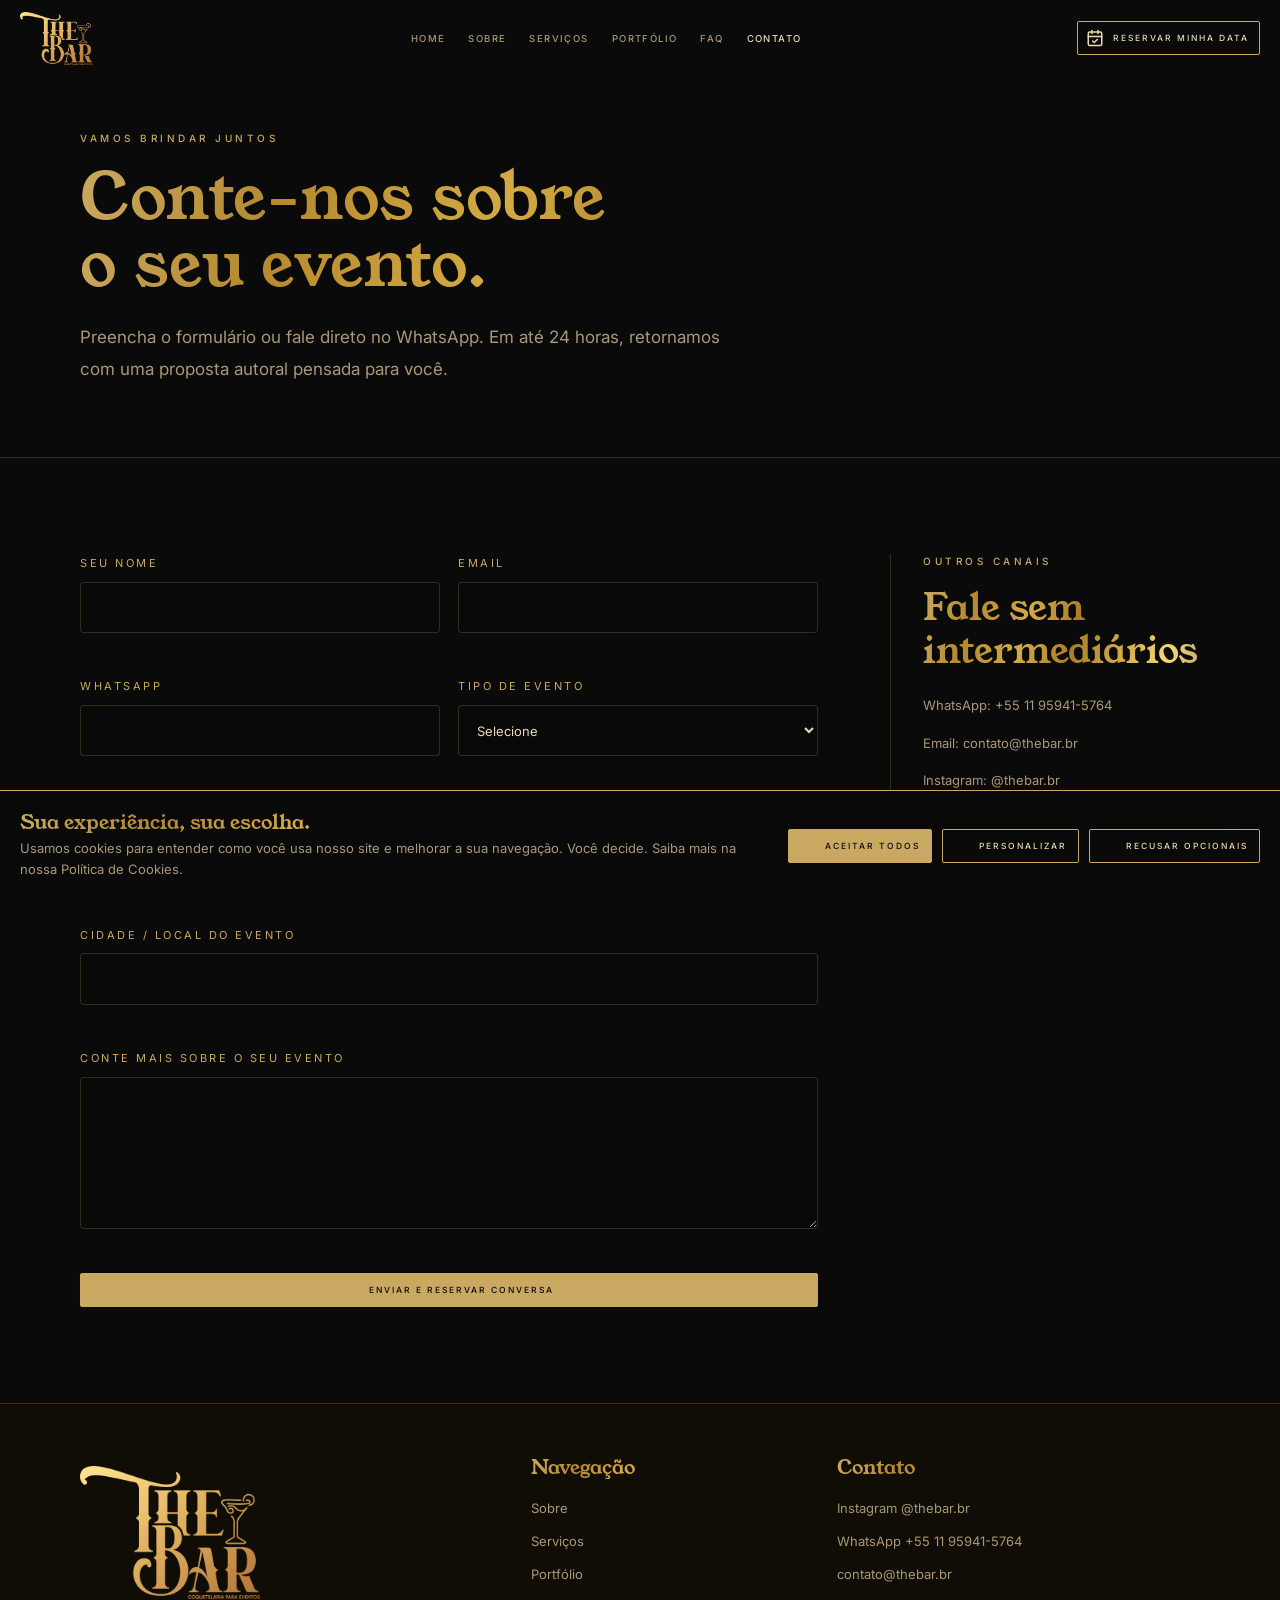
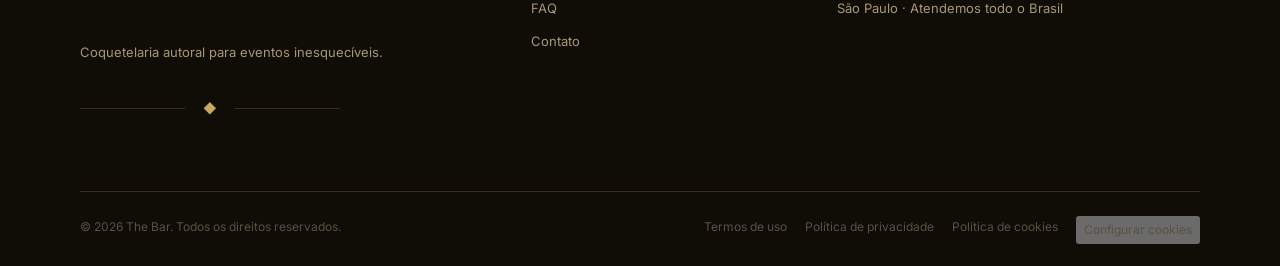
==== contato/index.html @ 15b1c22c "Initial site upload" ====
﻿<!doctype html>
<html lang="pt-BR">
  <head>
    <meta charset="utf-8">
    <meta name="viewport" content="width=device-width, initial-scale=1">
    <title>Contato — Reserve sua data | The Bar</title>
    <meta name="description" content="Conte sobre o seu evento. Em at&#233; 24h, retornamos com uma proposta personalizada.">
    <meta name="keywords" content="contato The Bar, or&#231;amento bartender, reservar bartender">
    <meta name="theme-color" content="#0A0A0A">
    <link rel="canonical" href="https://thebar.br/contato/">
    <meta property="og:type" content="website">
    <meta property="og:locale" content="pt_BR">
    <meta property="og:url" content="https://thebar.br/contato/">
    <meta property="og:title" content="Contato — Reserve sua data | The Bar">
    <meta property="og:description" content="Conte sobre o seu evento. Em at&#233; 24h, retornamos com uma proposta personalizada.">
    <meta property="og:image" content="https://images.unsplash.com/photo-1514362545857-3bc16c4c7d1b?auto=format&fit=crop&w=1200&h=630&q=82">
    <link rel="preconnect" href="https://fonts.googleapis.com">
    <link rel="preconnect" href="https://fonts.gstatic.com" crossorigin>
    <link href="https://fonts.googleapis.com/css2?family=Inter:wght@400;500&family=Playfair+Display:ital,wght@0,400;0,500;1,400&family=Young+Serif&display=swap" rel="stylesheet">
    <link rel="preconnect" href="https://cdn.lordicon.com">
    <link rel="preconnect" href="https://media.lordicon.com">
    <link rel="icon" href="../assets/img/favicon.svg" type="image/svg+xml">
    <link rel="stylesheet" href="../assets/css/styles.css">
    <script>document.documentElement.classList.add("js", "is-loading");</script>
    <script src="https://cdn.lordicon.com/lordicon.js" defer></script>
    <script type="application/ld+json">
      {
        "@context": "https://schema.org",
        "@type": "LocalBusiness",
        "name": "The Bar",
        "description": "Conte sobre o seu evento. Em até 24h, retornamos com uma proposta personalizada.",
        "url": "https://thebar.br",
        "email": "contato@thebar.br",
        "telephone": "+55 11 95941-5764",
        "address": {
          "@type": "PostalAddress",
          "addressLocality": "São Paulo",
          "addressRegion": "SP",
          "addressCountry": "BR"
        },
        "areaServed": "Brasil",
        "sameAs": ["https://www.instagram.com/thebar.br"],
        "priceRange": "$$$$"
      }
    </script>
  </head>
  <body data-page="/contato">
    <a class="skip-link" href="#conteudo">Pular para o conteúdo</a>
    <div class="site-loader" role="status" aria-label="Carregando The Bar">
      <video class="loader-video" autoplay muted loop playsinline preload="auto" poster="https://images.unsplash.com/photo-1514362545857-3bc16c4c7d1b?auto=format&fit=crop&w=1600&q=80">
        <source src="../assets/video/home-bg.webm" type="video/webm">
      </video>
      <div class="loader-scrim" aria-hidden="true"></div>
      <img class="loader-logo" src="../assets/img/logo.webp" alt="" width="3712" height="2732" decoding="async">
    </div>
    <header class="site-header" aria-label="Cabeçalho">
      <div class="nav">
        <a class="brand" href="../" aria-label="The Bar, página inicial">
          <img class="brand-logo" src="../assets/img/logo.webp" alt="The Bar" width="3712" height="2732" decoding="async">
        </a>

        <nav class="desktop-menu" aria-label="Navegação principal">
          <a href="../" data-nav="/">Home</a>
          <a href="../sobre/" data-nav="/sobre">Sobre</a>
          <a href="../servicos/" data-nav="/servicos">Serviços</a>
          <a href="../portfolio/" data-nav="/portfolio">Portfólio</a>
          <a href="../faq/" data-nav="/faq">FAQ</a>
          <a href="../contato/" data-nav="/contato">Contato</a>
        </nav>

        <a class="btn nav-cta" href="../contato/"><svg class="btn-icon reserve-date-icon" viewBox="0 0 24 24" fill="none" stroke="currentColor" stroke-width="2" stroke-linecap="round" stroke-linejoin="round" aria-hidden="true"><rect x="3" y="4" width="18" height="18" rx="2"/><path d="M16 2v4M8 2v4M3 10h18"/><path d="m9 16 2 2 4-4"/></svg>Reservar minha data</a>
        <button class="menu-toggle" type="button" aria-label="Abrir menu" aria-controls="mobile-menu" aria-expanded="false"><span></span></button>
      </div>
    </header>

    <div class="mobile-overlay" id="mobile-menu" aria-hidden="true">
      <nav aria-label="Menu mobile">
        <a href="../">Home</a>
        <a href="../sobre/">Sobre</a>
        <a href="../servicos/">Serviços</a>
        <a href="../portfolio/">Portfólio</a>
        <a href="../faq/">FAQ</a>
        <a href="../contato/">Contato</a>
        <a class="btn filled" href="../contato/"><svg class="btn-icon reserve-date-icon" viewBox="0 0 24 24" fill="none" stroke="currentColor" stroke-width="2" stroke-linecap="round" stroke-linejoin="round" aria-hidden="true"><rect x="3" y="4" width="18" height="18" rx="2"/><path d="M16 2v4M8 2v4M3 10h18"/><path d="m9 16 2 2 4-4"/></svg>Reservar minha data</a>
      </nav>
    </div>
    <main id="conteudo">
<section class="page-hero">
          <div class="container" data-reveal>
            <p class="eyebrow">Vamos brindar juntos</p>
            <h1>Conte-nos sobre<br>o seu evento.</h1>
            <p class="lead">Preencha o formulário ou fale direto no WhatsApp. Em até 24 horas, retornamos com uma proposta autoral pensada para você.</p>
          </div>
        </section>
        <section class="section">
          <div class="container form-grid">
            <div>
              <form id="contact-form" novalidate data-reveal>
                <div class="honeypot" aria-hidden="true">
                  <label for="empresa">Empresa</label>
                  <input id="empresa" name="empresa" tabindex="-1" autocomplete="off">
                </div>
                <div class="field">
                  <label for="nome">Seu nome</label>
                  <input id="nome" name="nome" type="text" autocomplete="name" required>
                  <span class="error" data-error-for="nome"></span>
                </div>
                <div class="field">
                  <label for="email">Email</label>
                  <input id="email" name="email" type="email" autocomplete="email" required>
                  <span class="error" data-error-for="email"></span>
                </div>
                <div class="field">
                  <label for="whatsapp">WhatsApp</label>
                  <input id="whatsapp" name="whatsapp" type="tel" autocomplete="tel" required>
                  <span class="error" data-error-for="whatsapp"></span>
                </div>
                <div class="field">
                  <label for="tipo_evento">Tipo de evento</label>
                  <select id="tipo_evento" name="tipo_evento" required>
                    <option value="">Selecione</option>
                    <option>Casamento</option>
                    <option>Evento corporativo</option>
                    <option>Festa exclusiva / aniversário</option>
                    <option>Outro</option>
                  </select>
                  <span class="error" data-error-for="tipo_evento"></span>
                </div>
                <div class="field">
                  <label for="data_evento">Data prevista</label>
                  <input id="data_evento" name="data_evento" type="date">
                  <span class="error" data-error-for="data_evento"></span>
                </div>
                <div class="field">
                  <label for="convidados">Número estimado de convidados</label>
                  <input id="convidados" name="convidados" type="number" min="1" inputmode="numeric">
                  <span class="error" data-error-for="convidados"></span>
                </div>
                <div class="field full">
                  <label for="local">Cidade / local do evento</label>
                  <input id="local" name="local" type="text">
                  <span class="error" data-error-for="local"></span>
                </div>
                <div class="field full">
                  <label for="mensagem">Conte mais sobre o seu evento</label>
                  <textarea id="mensagem" name="mensagem"></textarea>
                  <span class="error" data-error-for="mensagem"></span>
                </div>
                <div class="field full">
                  <button class="btn filled" type="submit"><lord-icon class="btn-icon" src="https://cdn.lordicon.com/aycieyht.json" data-icon-loop="4000" stroke="light" colors="primary:#0a0a0a,secondary:#756951" aria-hidden="true"></lord-icon>Enviar e reservar conversa</button>
                </div>
              </form>
              <div class="success-state" id="success-state" aria-live="polite">
                <h2>Recebemos.</h2>
                <div class="ornament" aria-hidden="true">◆</div>
                <p>Em até 24h, você recebe nossa resposta.</p>
              </div>
            </div>
            <aside class="side-info" data-reveal>
              <p class="eyebrow">Outros canais</p>
              <h2>Fale sem intermediários.</h2>
              <ul>
                <li>WhatsApp: +55 11 95941-5764</li>
                <li>Email: contato@thebar.br</li>
                <li>Instagram: @thebar.br</li>
                <li>São Paulo · Atendemos todo o Brasil</li>
              </ul>
            </aside>
          </div>
        </section>
    </main>
    <footer class="site-footer">
      <div class="container">
        <div class="footer-grid">
          <div>
            <a class="brand" href="../" aria-label="The Bar, página inicial">
          <img class="brand-logo" src="../assets/img/logo.webp" alt="The Bar" width="3712" height="2732" decoding="async">
        </a>
            <p style="margin-top:24px">Coquetelaria autoral para eventos inesquecíveis.</p>
            <div class="ornament" aria-hidden="true" style="margin-left:0">◆</div>
          </div>
          <nav aria-label="Navegação do rodapé">
            <h2 class="footer-title">Navegação</h2>
            <ul class="footer-links">
              <li><a href="../sobre/">Sobre</a></li>
              <li><a href="../servicos/">Serviços</a></li>
              <li><a href="../portfolio/">Portfólio</a></li>
              <li><a href="../faq/">FAQ</a></li>
              <li><a href="../contato/">Contato</a></li>
            </ul>
          </nav>
          <div>
            <h2 class="footer-title">Contato</h2>
            <ul class="footer-links">
              <li><a href="https://www.instagram.com/thebar.br" target="_blank" rel="noopener">Instagram @thebar.br</a></li>
              <li><a href="https://wa.me/5511959415764?text=Ol%C3%A1%2C%20vim%20do%20site%20e%20gostaria%20de%20saber%20mais" target="_blank" rel="noopener">WhatsApp +55 11 95941-5764</a></li>
              <li><a href="mailto:contato@thebar.br">contato@thebar.br</a></li>
              <li>São Paulo · Atendemos todo o Brasil</li>
            </ul>
          </div>
        </div>
        <div class="footer-bottom">
          <span>© 2026 The Bar. Todos os direitos reservados.</span>
          <nav aria-label="Links legais">
            <a href="../termos-de-uso/">Termos de uso</a>
            <a href="../politica-de-privacidade/">Política de privacidade</a>
            <a href="../politica-de-cookies/">Política de cookies</a>
            <button type="button" data-cookie-open>Configurar cookies</button>
          </nav>
        </div>
      </div>
    </footer>
    <a class="whatsapp-float" href="https://wa.me/5511959415764?text=Ol%C3%A1%2C%20vim%20do%20site%20e%20gostaria%20de%20saber%20mais" target="_blank" rel="noopener" aria-label="Falar com a The Bar no WhatsApp">
      <svg class="float-icon" viewBox="0 0 24 24" fill="currentColor" aria-hidden="true"><path d="M17.472 14.382c-.297-.149-1.758-.867-2.03-.967-.273-.099-.471-.148-.67.15-.197.297-.767.966-.94 1.164-.173.199-.347.223-.644.075-.297-.15-1.255-.463-2.39-1.475-.883-.788-1.48-1.761-1.653-2.059-.173-.297-.018-.458.13-.606.134-.133.298-.347.446-.52.149-.174.198-.298.298-.497.099-.198.05-.371-.025-.52-.075-.149-.669-1.612-.916-2.207-.242-.579-.487-.5-.669-.51-.173-.008-.371-.01-.57-.01-.198 0-.52.074-.792.372-.272.297-1.04 1.016-1.04 2.479 0 1.462 1.065 2.875 1.213 3.074.149.198 2.096 3.2 5.077 4.487.709.306 1.262.489 1.694.625.712.227 1.36.195 1.871.118.571-.085 1.758-.719 2.006-1.413.248-.694.248-1.289.173-1.413-.074-.124-.272-.198-.57-.347m-5.421 7.403h-.004a9.87 9.87 0 0 1-5.031-1.378l-.361-.214-3.741.982.998-3.648-.235-.374a9.86 9.86 0 0 1-1.51-5.26c.001-5.45 4.436-9.884 9.888-9.884 2.64 0 5.122 1.03 6.988 2.898a9.825 9.825 0 0 1 2.893 6.994c-.003 5.45-4.437 9.884-9.885 9.884m8.413-18.297A11.815 11.815 0 0 0 12.05 0C5.495 0 .16 5.335.157 11.892c0 2.096.547 4.142 1.588 5.945L.057 24l6.305-1.654a11.882 11.882 0 0 0 5.683 1.448h.005c6.554 0 11.89-5.335 11.893-11.893a11.821 11.821 0 0 0-3.48-8.413z"/></svg>
    </a>

    <div class="cookie-banner" id="cookie-banner" role="dialog" aria-labelledby="cookie-title" aria-describedby="cookie-copy">
      <div class="cookie-inner">
        <div>
          <h2 id="cookie-title">Sua experiência, sua escolha.</h2>
          <p id="cookie-copy">Usamos cookies para entender como você usa nosso site e melhorar a sua navegação. Você decide. <a href="../politica-de-cookies/">Saiba mais na nossa Política de Cookies.</a></p>
        </div>
        <div class="cookie-actions">
          <button class="btn filled" type="button" data-cookie-accept><lord-icon class="btn-icon" src="https://cdn.lordicon.com/lewtedlh.json" data-icon-loop="4000" stroke="light" colors="primary:#0a0a0a,secondary:#756951" aria-hidden="true"></lord-icon>Aceitar todos</button>
          <button class="btn" type="button" data-cookie-custom><lord-icon class="btn-icon" src="https://cdn.lordicon.com/zvkptwvb.json" data-icon-loop="4000" stroke="light" colors="primary:#e8d9b3,secondary:#c9a961" aria-hidden="true"></lord-icon>Personalizar</button>
          <button class="btn" type="button" data-cookie-reject><lord-icon class="btn-icon" src="https://cdn.lordicon.com/fdxqrdfe.json" data-icon-loop="4000" stroke="light" colors="primary:#e8d9b3,secondary:#c9a961" aria-hidden="true"></lord-icon>Recusar opcionais</button>
        </div>
        <div class="cookie-options" id="cookie-options">
          <label class="toggle-row">Cookies essenciais <input type="checkbox" checked disabled></label>
          <label class="toggle-row">Cookies de performance <input type="checkbox" id="cookie-performance"></label>
          <label class="toggle-row">Cookies de marketing <input type="checkbox" id="cookie-marketing"></label>
          <button class="btn filled" type="button" data-cookie-save><lord-icon class="btn-icon" src="https://cdn.lordicon.com/xpgofwru.json" data-icon-loop="4000" stroke="light" colors="primary:#0a0a0a,secondary:#756951" aria-hidden="true"></lord-icon>Salvar preferências</button>
        </div>
      </div>
    </div>

    <div class="lightbox" id="lightbox" aria-hidden="true" role="dialog" aria-modal="true" aria-labelledby="lightbox-title">
      <div class="lightbox-panel">
        <button class="icon-btn lightbox-close" type="button" aria-label="Fechar portfólio">×</button>
        <img id="lightbox-img" src="" alt="">
        <div class="lightbox-copy">
          <h2 id="lightbox-title"></h2>
          <p id="lightbox-text"></p>
        </div>
      </div>
    </div>
    <script src="../assets/js/main.js" defer></script>
  </body>
</html>
---- assets/css/styles.css ----
/* The Bar - identidade visual e layout base */
:root {
        color-scheme: dark;
        --obsidian: #0a0a0a;
        --warm-black: #100c06;
        --carbon: #1a1612;
        --champagne: #e8d9b3;
        --gold: #c9a961;
        --antique: #a88e52;
        --muted: #a89876;
        --bronze: #8a7d62;
        --whisper: #5a5141;
        --line: rgba(201, 169, 97, 0.22);
        --line-strong: rgba(201, 169, 97, 0.42);
        --error: #d58f75;
        --font-serif: "Young Serif", "Playfair Display", "Bodoni Moda", Georgia, serif;
        --font-sans: "Inter", "Helvetica Neue", Arial, sans-serif;
        --container: min(1120px, calc(100vw - 40px));
        --wide: min(1360px, calc(100vw - 40px));
        --nav-height: 96px;
        --ease: cubic-bezier(0.4, 0, 0.2, 1);
      }

      * {
        box-sizing: border-box;
      }

      html {
        scroll-behavior: smooth;
        scrollbar-width: none;
        -ms-overflow-style: none;
      }

      html::-webkit-scrollbar,
      body::-webkit-scrollbar {
        width: 0;
        height: 0;
        display: none;
      }

      body {
        margin: 0;
        min-width: 320px;
        overflow-x: hidden;
        background: var(--obsidian);
        color: var(--muted);
        font-family: var(--font-sans);
        font-size: 16px;
        line-height: 1.8;
        text-rendering: optimizeLegibility;
        -webkit-font-smoothing: antialiased;
      }

      .floating-scrollbar {
        position: fixed;
        top: 14px;
        right: 7px;
        bottom: 14px;
        z-index: 260;
        width: 7px;
        opacity: 0;
        pointer-events: none;
        transition: opacity 220ms var(--ease);
      }

      .floating-scrollbar span {
        display: block;
        width: 3px;
        min-height: 34px;
        margin-left: auto;
        border-radius: 999px;
        background: linear-gradient(180deg, rgba(232, 217, 179, 0.96), rgba(201, 169, 97, 0.68));
        box-shadow: 0 0 16px rgba(201, 169, 97, 0.24);
        will-change: height, transform;
      }

      .floating-scrollbar.is-visible {
        opacity: 0.9;
      }

      .is-loading body,
      body.menu-open,
      body.lightbox-open {
        overflow: hidden;
      }

      img,
      svg {
        display: block;
      }

      img {
        max-width: 100%;
        height: auto;
      }

      a {
        color: inherit;
        text-decoration: none;
      }

      button,
      input,
      select,
      textarea {
        font: inherit;
      }

      button {
        color: inherit;
      }

      :focus-visible {
        outline: 2px solid var(--gold);
        outline-offset: 2px;
      }

      .skip-link {
        position: fixed;
        top: 12px;
        left: 12px;
        z-index: 300;
        transform: translateY(-140%);
        border: 1px solid var(--gold);
        background: var(--obsidian);
        color: var(--champagne);
        padding: 10px 14px;
      }

      .skip-link:focus {
        transform: translateY(0);
      }

      .site-loader {
        position: fixed;
        inset: 0;
        z-index: 500;
        display: none;
        place-items: center;
        overflow: hidden;
        background: var(--obsidian);
        opacity: 1;
        visibility: visible;
        transition: opacity 700ms var(--ease), visibility 700ms var(--ease);
      }

      .js .site-loader {
        display: grid;
      }

      .site-loader.is-hidden {
        opacity: 0;
        pointer-events: none;
        visibility: hidden;
      }

      .loader-video,
      .loader-scrim {
        position: absolute;
        inset: 0;
      }

      .loader-video {
        width: 100%;
        height: 100%;
        object-fit: cover;
        filter: saturate(0.75) brightness(0.6);
      }

      .loader-scrim {
        background:
          radial-gradient(circle at center, rgba(10, 10, 10, 0.38), rgba(10, 10, 10, 0.84) 62%),
          rgba(10, 10, 10, 0.38);
      }

      .loader-logo {
        position: relative;
        z-index: 1;
        width: clamp(190px, 28vw, 360px);
        height: auto;
        opacity: 0.72;
        animation: loader-focus 2.1s var(--ease) infinite;
        filter: blur(12px);
      }

      @keyframes loader-focus {
        0% {
          filter: blur(13px);
          opacity: 0.35;
          transform: scale(0.96);
        }

        38% {
          filter: blur(0);
          opacity: 1;
          transform: scale(1);
        }

        62% {
          filter: blur(2px);
          opacity: 0.76;
          transform: scale(0.99);
        }

        78% {
          filter: blur(0);
          opacity: 1;
        }

        100% {
          filter: blur(10px);
          opacity: 0.48;
          transform: scale(0.97);
        }
      }

      .container {
        width: var(--container);
        margin: 0 auto;
      }

      .wide {
        width: var(--wide);
        margin: 0 auto;
      }

      .section {
        padding: clamp(88px, 11vw, 144px) 0;
      }

      .section.alt {
        background: var(--warm-black);
      }

      .services-section {
        position: relative;
      }

      .services-section::before,
      .services-section::after {
        content: "";
        position: absolute;
        left: 50%;
        pointer-events: none;
      }

      .services-section::before {
        bottom: 0;
        z-index: 2;
        width: min(760px, calc(100% - 40px));
        height: 1px;
        background:
          linear-gradient(90deg, transparent 0%, rgba(201, 169, 97, 0.18) 12%, rgba(201, 169, 97, 0.72) 50%, rgba(201, 169, 97, 0.18) 88%, transparent 100%);
        transform: translateX(-50%);
      }

      .services-section::after {
        bottom: -5px;
        z-index: 3;
        width: 10px;
        height: 10px;
        border: 1px solid rgba(201, 169, 97, 0.82);
        background: var(--obsidian);
        box-shadow:
          -34px 5px 0 -4px rgba(201, 169, 97, 0.54),
          34px 5px 0 -4px rgba(201, 169, 97, 0.54),
          0 0 18px rgba(201, 169, 97, 0.22);
        transform: translateX(-50%) rotate(45deg);
      }

      .eyebrow {
        margin: 0 0 18px;
        color: var(--gold);
        font-size: 11px;
        font-weight: 500;
        letter-spacing: 4px;
        line-height: 1.5;
        text-transform: uppercase;
      }

      .services-section .eyebrow {
        display: inline-flex;
        max-width: 100%;
        align-items: center;
        gap: 14px;
        white-space: nowrap;
      }

      .services-section .eyebrow::after {
        content: "";
        flex: 0 0 clamp(64px, 8vw, 118px);
        min-width: 64px;
        height: 1px;
        background: linear-gradient(90deg, rgba(201, 169, 97, 0.82), rgba(201, 169, 97, 0.28), transparent);
      }

      .services-section #services-title,
      .services-section .section-head > p {
        margin-bottom: 0;
      }

      .serif {
        font-family: var(--font-serif);
        font-weight: 400;
      }

      h1,
      h2,
      h3,
      p {
        margin-top: 0;
      }

      @keyframes title-shine {
        0%, 15%   { background-position: -80% center; }
        75%, 100% { background-position: 260% center; }
      }

      h1,
      h2,
      h3 {
        font-family: var(--font-serif);
        font-weight: 400;
        background: linear-gradient(
          105deg,
          #c9a961  0%,
          #b5892e  18%,
          #d4aa45  38%,
          #aa7e28  55%,
          #d4aa45  72%,
          #f0d878  88%,
          #c9a961  100%
        );
        -webkit-background-clip: text;
        -webkit-text-fill-color: transparent;
        background-clip: text;
        color: transparent;
      }

      .hero h1 {
        background: linear-gradient(
          105deg,
          #c9a961  0%,
          #b5892e  12%,
          #d4aa45  24%,
          #aa7e28  34%,
          #c9a961  42%,
          #ecd06a  47%,
          #f5e08a  50%,
          #ecd06a  53%,
          #c9a961  58%,
          #aa7e28  70%,
          #d4aa45  82%,
          #f0d878  92%,
          #c9a961  100%
        );
        background-size: 300% 100%;
        background-position: -80% center;
        -webkit-background-clip: text;
        -webkit-text-fill-color: transparent;
        background-clip: text;
        color: transparent;
        animation: title-shine 22s ease-in-out infinite;
      }

      h1 {
        margin-bottom: 24px;
        font-size: clamp(48px, 7vw, 84px);
        line-height: 1.05;
        letter-spacing: 0.5px;
      }

      .hero h1 {
        width: 100%;
        max-width: 920px;
      }

      h2 {
        margin-bottom: 22px;
        font-size: clamp(32px, 4vw, 48px);
        line-height: 1.15;
      }

      h3 {
        margin-bottom: 14px;
        font-size: clamp(20px, 2.1vw, 22px);
        line-height: 1.3;
      }

      p {
        margin-bottom: 20px;
      }

      .lead {
        max-width: 660px;
        color: var(--muted);
        font-size: clamp(17px, 2vw, 20px);
        line-height: 1.85;
      }

      .text-stack {
        max-width: 720px;
      }

      .ornament {
        display: flex;
        align-items: center;
        gap: 18px;
        width: min(260px, 80vw);
        margin: 38px auto;
        color: var(--gold);
        font-size: 13px;
        line-height: 1;
      }

      .ornament::before,
      .ornament::after {
        content: "";
        flex: 1;
        height: 1px;
        background: var(--line);
      }

      .btn-row {
        display: flex;
        flex-wrap: wrap;
        gap: 14px;
        align-items: center;
        margin-top: 34px;
      }

      .btn {
        display: inline-flex;
        position: relative;
        min-height: 44px;
        align-items: center;
        justify-content: center;
        gap: 9px;
        border: 1px solid var(--gold);
        border-radius: 2px;
        background: transparent;
        color: var(--champagne);
        cursor: pointer;
        font-size: 11px;
        font-weight: 500;
        isolation: isolate;
        letter-spacing: 3px;
        line-height: 1.2;
        overflow: hidden;
        padding: 12px 18px;
        text-transform: uppercase;
        transition:
          background-color 600ms var(--ease),
          border-color 600ms var(--ease),
          color 600ms var(--ease);
      }

      .btn-icon {
        display: block;
        flex: 0 0 21px;
        width: 21px;
        height: 21px;
        margin-left: -2px;
        overflow: visible;
      }

      @keyframes reserve-icon-ring {
        0%, 55%, 100% { transform: rotate(0deg) scale(1); }
        60%  { transform: rotate(-13deg) scale(1.08); }
        67%  { transform: rotate(11deg)  scale(1.06); }
        74%  { transform: rotate(-6deg)  scale(1.03); }
        80%  { transform: rotate(3deg)   scale(1.01); }
        86%  { transform: rotate(0deg)   scale(1); }
      }

      .reserve-date-icon {
        animation: reserve-icon-ring 4s ease-in-out infinite;
        transform-origin: center;
        overflow: visible;
      }

      @media (prefers-reduced-motion: reduce) {
        .reserve-date-icon { animation: none; }
      }

      .btn:hover {
        border-color: var(--champagne);
        background: rgba(201, 169, 97, 0.08);
      }

      .btn.filled {
        background: var(--gold);
        color: var(--obsidian);
      }

      .btn.filled::after {
        content: "";
        position: absolute;
        top: -68%;
        bottom: -68%;
        left: -72%;
        z-index: 0;
        width: 34%;
        background: linear-gradient(
          104deg,
          transparent 0%,
          rgba(255, 255, 255, 0.18) 47%,
          rgba(255, 246, 218, 0.2) 50%,
          rgba(255, 255, 255, 0.12) 53%,
          transparent 100%
        );
        mix-blend-mode: soft-light;
        opacity: 0;
        transform: skewX(-18deg) translateX(0);
        animation: cta-light-sweep 4.8s linear infinite;
        pointer-events: none;
      }

      .btn.filled:hover {
        background: var(--champagne);
        color: var(--obsidian);
      }

      @keyframes cta-light-sweep {
        0% {
          transform: skewX(-18deg) translateX(0);
          opacity: 0;
        }

        14%,
        78% {
          opacity: 0.26;
        }

        100% {
          transform: skewX(-18deg) translateX(520%);
          opacity: 0;
        }
      }

      .link-arrow {
        display: inline-flex;
        align-items: center;
        gap: 10px;
        color: var(--champagne);
        font-size: 12px;
        font-weight: 500;
        letter-spacing: 3px;
        text-transform: uppercase;
      }

      .link-arrow-icon {
        display: inline-block;
        flex: 0 0 20px;
        width: 20px;
        height: 12px;
        margin-left: 1px;
        background: url("../icons/arrow-long-right-gold.webp") center / contain no-repeat;
        transform-origin: center;
        transition: filter 400ms var(--ease);
        will-change: transform, opacity;
      }

      .js [data-reveal].is-visible .link-arrow-icon {
        animation:
          link-arrow-enter 640ms var(--ease) both,
          link-arrow-pulse 4s 640ms var(--ease) infinite;
      }

      .link-arrow:hover .link-arrow-icon {
        filter: drop-shadow(0 0 7px rgba(201, 169, 97, 0.3));
      }

      .service-card:hover .link-arrow-icon,
      .service-card:focus-visible .link-arrow-icon,
      .service-pane:hover .link-arrow-icon,
      .service-pane:focus-visible .link-arrow-icon {
        filter: drop-shadow(0 0 7px rgba(201, 169, 97, 0.3));
      }

      @keyframes link-arrow-enter {
        0% {
          opacity: 0;
          transform: translateX(-8px) scale(0.82);
        }

        58% {
          opacity: 1;
          transform: translateX(4px) scale(1.06);
        }

        100% {
          opacity: 1;
          transform: translateX(0) scale(1);
        }
      }

      @keyframes link-arrow-pulse {
        0%,
        76%,
        100% {
          opacity: 1;
          transform: translateX(0) scale(1);
        }

        84% {
          opacity: 1;
          transform: translateX(5px) scale(1.05);
        }

        91% {
          opacity: 1;
          transform: translateX(0) scale(1);
        }
      }

      .site-header {
        position: fixed;
        inset: 0 0 auto;
        z-index: 100;
        height: var(--nav-height);
        border-bottom: 0;
        background: transparent;
        backdrop-filter: none;
        transition:
          background-color 420ms var(--ease),
          backdrop-filter 420ms var(--ease),
          border-color 420ms var(--ease);
      }

      .site-header.is-scrolled {
        border-bottom: 0.5px solid var(--line);
        background: rgba(10, 10, 10, 0.72);
        backdrop-filter: blur(12px);
      }

      .nav {
        display: flex;
        width: var(--wide);
        height: 100%;
        align-items: center;
        justify-content: space-between;
        margin: 0 auto;
      }

      .brand {
        display: inline-flex;
        align-items: center;
        justify-content: flex-start;
        width: clamp(132px, 12vw, 176px);
        height: 78px;
        color: var(--champagne);
      }

      .brand-logo {
        display: block;
        width: 100%;
        height: 100%;
        object-fit: contain;
        object-position: left center;
      }

      .site-footer .brand {
        width: 210px;
        height: 154px;
      }

      .desktop-menu {
        display: flex;
        align-items: center;
        gap: clamp(18px, 2.5vw, 30px);
      }

      .desktop-menu a {
        color: var(--muted);
        font-size: 12px;
        font-weight: 500;
        letter-spacing: 2.2px;
        text-transform: uppercase;
        transition: color 400ms var(--ease);
      }

      .desktop-menu a:hover,
      .desktop-menu a.is-active {
        color: var(--champagne);
      }

      .nav-cta {
        padding: 12px 15px;
        min-height: 42px;
      }

      .menu-toggle {
        display: none;
        width: 46px;
        height: 46px;
        align-items: center;
        justify-content: center;
        border: 1px solid var(--line-strong);
        border-radius: 2px;
        background: transparent;
        cursor: pointer;
      }

      .menu-toggle span,
      .menu-toggle::before,
      .menu-toggle::after {
        content: "";
        display: block;
        width: 20px;
        height: 1px;
        background: var(--gold);
        transition: transform 300ms var(--ease), opacity 300ms var(--ease);
      }

      .menu-toggle {
        flex-direction: column;
        gap: 6px;
      }

      .menu-open .menu-toggle span {
        opacity: 0;
      }

      .menu-open .menu-toggle::before {
        transform: translateY(7px) rotate(45deg);
      }

      .menu-open .menu-toggle::after {
        transform: translateY(-7px) rotate(-45deg);
      }

      .mobile-overlay {
        position: fixed;
        inset: 0;
        z-index: 90;
        display: grid;
        align-content: center;
        justify-items: center;
        padding: 100px 28px 42px;
        background: rgba(10, 10, 10, 0.97);
        opacity: 0;
        pointer-events: none;
        transform: translateY(-8px);
        transition: opacity 400ms var(--ease), transform 400ms var(--ease);
      }

      .menu-open .mobile-overlay {
        opacity: 1;
        pointer-events: auto;
        transform: translateY(0);
      }

      .mobile-overlay nav {
        display: grid;
        width: min(420px, 100%);
        gap: 20px;
        text-align: center;
        justify-items: center;
      }

      .mobile-overlay a {
        color: var(--champagne);
        font-family: var(--font-serif);
        font-size: clamp(34px, 11vw, 52px);
        line-height: 1.1;
      }

      .mobile-overlay .btn {
        width: min(310px, 100%);
        margin-top: 18px;
        font-family: var(--font-sans);
        font-size: 11px;
      }

      .view[hidden] {
        display: none;
      }

      .hero {
        position: relative;
        display: grid;
        min-height: 92svh;
        align-items: center;
        text-align: center;
        overflow: hidden;
        padding: calc(var(--nav-height) + 68px) 0 72px;
        background:
          linear-gradient(180deg, rgba(10, 10, 10, 0.60), rgba(10, 10, 10, 0.72)),
          var(--hero-image) center / cover no-repeat,
          var(--obsidian);
      }

      .hero::before {
        content: "";
        position: absolute;
        inset: 0;
        z-index: 1;
        background: linear-gradient(180deg, rgba(10, 10, 10, 0.44), rgba(10, 10, 10, 0.76));
        pointer-events: none;
      }

      .hero::after {
        content: "";
        position: absolute;
        inset: auto 0 0;
        z-index: 3;
        height: 1px;
        background: var(--line);
      }

      .hero-video {
        position: absolute;
        inset: 0;
        z-index: 0;
        width: 100%;
        height: 100%;
        object-fit: cover;
        filter: saturate(0.82) brightness(0.84);
      }

      .hero-inner {
        position: relative;
        z-index: 2;
        display: grid;
        justify-items: center;
        width: var(--container);
        margin: 0 auto;
      }

      .hero .lead {
        width: 100%;
        max-width: 610px;
        margin-right: auto;
        margin-left: auto;
      }

      .hero .eyebrow {
        width: 100%;
      }

      .hero .btn-row {
        justify-content: center;
      }

      .scroll-cue {
        position: absolute;
        z-index: 2;
        right: max(28px, calc((100vw - 1120px) / 2));
        bottom: 34px;
        display: flex;
        align-items: center;
        gap: 14px;
        color: var(--bronze);
        font-size: 10px;
        letter-spacing: 2.5px;
        text-transform: uppercase;
      }

      .scroll-cue::before {
        content: "";
        display: block;
        width: 1px;
        height: 58px;
        background: var(--gold);
        transform-origin: top;
        animation: cue 1.8s var(--ease) infinite;
      }

      @keyframes cue {
        0%,
        100% {
          transform: scaleY(0.45);
          opacity: 0.45;
        }

        50% {
          transform: scaleY(1);
          opacity: 1;
        }
      }

      .section-divider-ribbons {
        --ribbon-zone: clamp(82px, 6vw, 106px);
        position: relative;
        z-index: 32;
        height: var(--ribbon-zone);
        margin: calc(var(--ribbon-zone) / -2) 0;
        overflow: hidden;
        pointer-events: none;
      }

      .divider-ribbon {
        position: absolute;
        left: 50%;
        top: 50%;
        width: max(132vw, 1180px);
        border: 1px solid rgba(232, 217, 179, 0.26);
        background:
          linear-gradient(90deg, #9f813d 0%, #c9a961 24%, #f0ddb0 50%, #c9a961 76%, #9f813d 100%);
        box-shadow:
          inset 0 1px 0 rgba(255, 246, 218, 0.12),
          inset 0 -1px 0 rgba(0, 0, 0, 0.38),
          0 18px 42px rgba(0, 0, 0, 0.36);
        color: var(--obsidian);
        overflow: hidden;
        white-space: nowrap;
      }

      .divider-ribbon-back {
        z-index: 1;
        height: 46px;
        background:
          linear-gradient(90deg, #846a32 0%, #ac8e49 24%, #d6bd7f 50%, #ac8e49 76%, #846a32 100%);
        transform: translate(-50%, -52%) rotate(1.6deg);
      }

      .divider-ribbon-front {
        z-index: 2;
        height: 50px;
        transform: translate(-50%, -48%) rotate(-1.15deg);
      }

      .divider-ribbon-track {
        display: flex;
        width: max-content;
        height: 100%;
        animation: ribbon-marquee 28s linear infinite;
      }

      .divider-ribbon-back .divider-ribbon-track {
        animation-name: ribbon-marquee-reverse;
        animation-duration: 34s;
      }

      .divider-ribbon-sequence {
        display: flex;
        flex: 0 0 auto;
        align-items: center;
        height: 100%;
      }

      .divider-ribbon-sequence span {
        display: inline-flex;
        align-items: center;
        gap: 8px;
        padding: 0 clamp(12px, 1.35vw, 20px);
        color: currentColor;
        font-size: 11px;
        font-weight: 600;
        letter-spacing: 2.6px;
        line-height: 1;
        text-transform: uppercase;
      }

      .divider-ribbon-icon {
        flex: 0 0 18px;
        width: 18px;
        height: 18px;
        color: currentColor;
        fill: none;
        stroke: currentColor;
        stroke-width: 1.45;
        stroke-linecap: round;
        stroke-linejoin: round;
      }

      @keyframes ribbon-marquee {
        from {
          transform: translateX(0);
        }

        to {
          transform: translateX(-50%);
        }
      }

      @keyframes ribbon-marquee-reverse {
        from {
          transform: translateX(-50%);
        }

        to {
          transform: translateX(0);
        }
      }

      .memory-section {
        position: relative;
        isolation: isolate;
        overflow: hidden;
        padding: clamp(76px, 8vw, 112px) 0;
        background:
          linear-gradient(180deg, rgba(8, 6, 3, 0.78), rgba(8, 6, 3, 0.9)),
          linear-gradient(115deg, rgba(7, 5, 3, 0.9) 0%, rgba(16, 12, 7, 0.78) 48%, rgba(6, 10, 8, 0.88) 100%),
          url("../img/memory-texture.webp") center / cover no-repeat,
          var(--warm-black);
      }

      .memory-section::before,
      .memory-section::after {
        content: "";
        position: absolute;
        pointer-events: none;
      }

      .memory-section::before {
        inset: 0;
        z-index: 0;
        background:
          radial-gradient(circle at 50% 34%, rgba(201, 169, 97, 0.14), transparent 31%),
          radial-gradient(circle at 12% 82%, rgba(232, 217, 179, 0.07), transparent 26%),
          linear-gradient(90deg, rgba(201, 169, 97, 0.08), transparent 18%, transparent 82%, rgba(232, 217, 179, 0.06)),
          linear-gradient(180deg, rgba(10, 10, 10, 0.06), rgba(10, 10, 10, 0.44));
      }

      .memory-section::after {
        inset: auto 0 0;
        z-index: 1;
        height: 1px;
        background: linear-gradient(90deg, transparent, rgba(201, 169, 97, 0.42), transparent);
      }

      .memory-grain {
        position: absolute;
        inset: 0;
        z-index: 1;
        opacity: 0.2;
        background-image:
          repeating-linear-gradient(0deg, rgba(255, 255, 255, 0.018) 0 1px, transparent 1px 4px),
          repeating-linear-gradient(90deg, rgba(201, 169, 97, 0.012) 0 1px, transparent 1px 6px);
        mix-blend-mode: soft-light;
        pointer-events: none;
      }

      .memory-layout {
        position: relative;
        z-index: 2;
        display: grid;
        place-items: center;
        text-align: center;
      }

      .memory-content {
        position: relative;
        width: min(900px, 100%);
        margin: 0 auto;
      }

      .memory-kicker {
        display: flex;
        align-items: center;
        justify-content: center;
        gap: 14px;
        margin: 0 auto 22px;
        color: var(--gold);
        font-size: 10px;
        font-weight: 500;
        letter-spacing: 4px;
        line-height: 1.25;
        text-transform: uppercase;
      }

      .memory-kicker::before {
        content: "";
        flex: 0 1 150px;
        height: 1px;
        background: linear-gradient(90deg, transparent, rgba(201, 169, 97, 0.54));
      }

      .memory-kicker::after {
        content: "";
        flex: 0 1 150px;
        height: 1px;
        background: linear-gradient(90deg, rgba(201, 169, 97, 0.58), transparent);
      }

      .memory-kicker span {
        color: var(--champagne);
        letter-spacing: 3px;
      }

      .memory-title {
        max-width: 680px;
        margin: 0 auto 20px;
        color: var(--champagne);
        font-family: var(--font-serif);
        font-size: clamp(32px, 3.8vw, 50px);
        font-style: italic;
        font-weight: 400;
        line-height: 1.12;
        text-wrap: balance;
      }

      .memory-title span {
        display: block;
        color: rgba(232, 217, 179, 0.9);
      }

      .memory-copy {
        max-width: 700px;
        margin: 0 auto;
        color: rgba(232, 217, 179, 0.72);
        font-size: clamp(14px, 1.25vw, 16px);
        line-height: 1.72;
      }

      .memory-journey {
        position: relative;
        display: grid;
        grid-template-columns: repeat(3, minmax(0, 1fr));
        gap: clamp(18px, 2.4vw, 30px);
        width: min(860px, 100%);
        margin: clamp(42px, 4.4vw, 56px) auto 0;
        padding-top: 28px;
        overflow: visible;
      }

      .memory-journey::before {
        content: "";
        position: absolute;
        top: 125px;
        left: 12%;
        right: 12%;
        z-index: 0;
        height: 1px;
        background:
          linear-gradient(90deg, transparent, rgba(201, 169, 97, 0.28), rgba(232, 217, 179, 0.42), rgba(201, 169, 97, 0.28), transparent);
      }

      .memory-journey article {
        position: relative;
        z-index: 1;
        min-height: 150px;
        padding: 40px 22px 24px;
        border: 1px solid rgba(201, 169, 97, 0.24);
        border-radius: 6px;
        background:
          radial-gradient(circle at 50% 0%, rgba(201, 169, 97, 0.12), transparent 42%),
          linear-gradient(180deg, rgba(20, 15, 9, 0.82), rgba(12, 9, 6, 0.72)),
          rgba(16, 12, 8, 0.78);
        box-shadow:
          inset 0 1px 0 rgba(255, 246, 218, 0.04),
          0 16px 38px rgba(0, 0, 0, 0.16);
      }

      .memory-journey article:nth-child(2) {
        transform: translateY(22px);
      }

      .memory-journey article::before {
        content: "";
        position: absolute;
        inset: 12px 14px auto;
        height: 1px;
        background: linear-gradient(90deg, transparent, rgba(201, 169, 97, 0.24), transparent);
      }

      .memory-journey article::after {
        content: "I";
        position: absolute;
        right: 12px;
        bottom: -12px;
        z-index: 0;
        color: rgba(201, 169, 97, 0.055);
        font-family: var(--font-serif);
        font-size: 76px;
        font-weight: 700;
        line-height: 1;
        pointer-events: none;
      }

      .memory-journey article:nth-child(2)::after {
        content: "II";
      }

      .memory-journey article:nth-child(3)::after {
        content: "III";
      }

      .memory-journey span {
        position: absolute;
        top: -28px;
        left: 50%;
        display: grid;
        width: 56px;
        height: 56px;
        place-items: center;
        margin: 0;
        border: 1px solid rgba(201, 169, 97, 0.42);
        border-radius: 50%;
        background:
          radial-gradient(circle, rgba(201, 169, 97, 0.18), rgba(12, 9, 6, 0.94) 68%);
        color: rgba(201, 169, 97, 0.72);
        font-family: var(--font-serif);
        font-size: 20px;
        line-height: 1;
        transform: translateX(-50%);
        box-shadow: 0 0 0 8px rgba(10, 8, 5, 0.58);
      }

      .memory-journey h3,
      .memory-journey p {
        position: relative;
        z-index: 1;
      }

      .memory-journey h3 {
        margin: 0 0 10px;
        color: var(--gold);
        font-family: var(--font-sans);
        font-size: 10px;
        font-weight: 500;
        letter-spacing: 3px;
        line-height: 1.35;
        text-transform: uppercase;
      }

      .memory-journey p {
        max-width: 230px;
        margin: 0 auto;
        color: rgba(232, 217, 179, 0.7);
        font-size: 13px;
        line-height: 1.55;
      }

      .quote-block {
        max-width: 880px;
        margin: 0 auto;
        text-align: center;
      }

      .manifesto-quote {
        color: var(--champagne);
        font-family: var(--font-serif);
        font-size: clamp(30px, 5vw, 58px);
        font-style: italic;
        line-height: 1.25;
      }

      .manifesto-copy {
        max-width: 760px;
        margin: 28px auto 0;
        color: var(--muted);
        font-size: clamp(17px, 2vw, 19px);
      }

      .section-head {
        display: grid;
        grid-template-columns: minmax(0, 1.1fr) minmax(280px, 0.75fr);
        gap: 48px;
        align-items: end;
        margin-bottom: 52px;
      }

      .section-head.center {
        display: block;
        max-width: 760px;
        margin-inline: auto;
        text-align: center;
      }

.grid {
        display: grid;
        gap: 24px;
      }

      .grid.three {
        grid-template-columns: repeat(3, minmax(0, 1fr));
      }

      .grid.four {
        grid-template-columns: repeat(4, minmax(0, 1fr));
      }

      .service-card,
      .value-card,
      .pillar,
      .testimonial,
      .portfolio-card,
      .service-pane {
        border: 1px solid var(--line);
        border-radius: 6px;
        background-color: rgba(26, 22, 18, 0.42);
        transition: border-color 600ms var(--ease), background-color 600ms var(--ease);
      }

      .service-card,
      .value-card,
      .pillar,
      .service-pane {
        padding: clamp(24px, 3vw, 34px);
      }

      .pillar {
        position: relative;
        border: none;
      }

      .pillar::before {
        content: '';
        position: absolute;
        inset: 0;
        padding: 1px;
        border-radius: 6px;
        background: linear-gradient(to right, rgba(201, 169, 97, 0.65) 0%, rgba(201, 169, 97, 0) 80%);
        -webkit-mask: linear-gradient(#fff 0 0) content-box, linear-gradient(#fff 0 0);
        -webkit-mask-composite: xor;
        mask: linear-gradient(#fff 0 0) content-box, linear-gradient(#fff 0 0);
        mask-composite: exclude;
        pointer-events: none;
      }

      .service-card:hover,
      .value-card:hover,
      .pillar:hover,
      .portfolio-card:hover,
      .service-pane:hover {
        border-color: var(--line-strong);
        background-color: rgba(26, 22, 18, 0.62);
      }

      .card-icon {
        width: 54px;
        height: 54px;
        margin-bottom: 26px;
        color: var(--gold);
      }

      .card-icon,
      .pillar-icon,
      .service-pane-icon {
        transform-origin: center;
        animation: icon-breathe 4s var(--ease) infinite;
      }

      .service-card:hover .card-icon,
      .pillar:hover .pillar-icon,
      .service-pane:hover .service-pane-icon {
        transform: translateY(-3px) scale(1.04);
      }

      .service-card p,
      .value-card p,
      .pillar p,
      .service-pane p {
        color: var(--muted);
      }

      .service-card {
        overflow: hidden;
        padding: 0;
        position: relative;
        background-color: rgb(12, 9, 7);
        color: inherit;
        cursor: pointer;
        text-decoration: none;
      }

      .card-media {
        position: relative;
        height: clamp(280px, 24vw, 340px);
        overflow: hidden;
      }

      .card-media img {
        width: 100%;
        height: 100%;
        object-fit: cover;
        object-position: center top;
        display: block;
      }

      .card-media::after {
        content: '';
        position: absolute;
        inset: 0;
        background: linear-gradient(
          to bottom,
          rgba(12, 9, 7, 0) 44%,
          rgba(12, 9, 7, 0.42) 76%,
          rgba(12, 9, 7, 1) 100%
        );
        pointer-events: none;
      }

      @keyframes card-shine {
        0%, 55%  { transform: translateX(-160%) skewX(-18deg); }
        100%     { transform: translateX(380%) skewX(-18deg); }
      }

      @keyframes services-mobile-card-cycle {
        0%,
        27%,
        100% {
          z-index: 3;
          opacity: 1;
          filter: brightness(1) saturate(1);
          transform: translateX(-50%) translateY(0) scale(1) rotateY(0deg);
        }

        33%,
        60% {
          z-index: 1;
          opacity: 0.6;
          filter: brightness(0.62) saturate(0.82);
          transform: translateX(calc(-50% + min(68vw, 270px))) translateY(24px) scale(0.82) rotateY(-10deg);
        }

        66%,
        93% {
          z-index: 1;
          opacity: 0.6;
          filter: brightness(0.62) saturate(0.82);
          transform: translateX(calc(-50% - min(68vw, 270px))) translateY(24px) scale(0.82) rotateY(10deg);
        }
      }

      .service-card::after {
        content: '';
        position: absolute;
        top: 0;
        left: 0;
        width: 70%;
        height: 100%;
        background: linear-gradient(
          to right,
          transparent 0%,
          rgba(255, 255, 255, 0.05) 28%,
          rgba(255, 253, 235, 0.145) 48%,
          rgba(255, 255, 255, 0.22) 50%,
          rgba(255, 253, 235, 0.145) 52%,
          rgba(255, 255, 255, 0.05) 72%,
          transparent 100%
        );
        animation: card-shine 16s ease-in-out infinite;
        filter: blur(0.8px);
        opacity: 0.48;
        pointer-events: none;
        z-index: 2;
      }

      .card-body {
        padding: clamp(24px, 3vw, 34px);
        position: relative;
        z-index: 1;
      }

      .roman {
        margin-bottom: 24px;
        color: var(--gold);
        font-family: var(--font-serif);
        font-size: clamp(46px, 6vw, 72px);
        line-height: 1;
      }

      .pillar-icon,
      .service-pane-icon {
        display: block;
        width: 58px;
        height: 58px;
        margin-bottom: 24px;
      }

      @keyframes icon-breathe {
        0%,
        82%,
        100% {
          opacity: 0.86;
          transform: translateY(0) scale(1);
        }

        8% {
          opacity: 1;
          transform: translateY(-3px) scale(1.04);
        }

        16% {
          opacity: 0.94;
          transform: translateY(0) scale(1);
        }
      }

      .portfolio-grid {
        display: grid;
        grid-template-columns: repeat(3, minmax(0, 1fr));
        gap: 16px;
      }

      .portfolio-card {
        position: relative;
        overflow: hidden;
        min-height: 260px;
        cursor: pointer;
      }

      .portfolio-card img {
        width: 100%;
        height: 100%;
        min-height: 260px;
        object-fit: cover;
        filter: saturate(0.78) brightness(0.72);
        transform: scale(1.01);
        transition: transform 900ms var(--ease), filter 900ms var(--ease);
      }

      .portfolio-card:hover img {
        filter: saturate(0.9) brightness(0.48);
        transform: scale(1.05);
      }

      .portfolio-overlay {
        position: absolute;
        inset: auto 0 0;
        padding: 26px;
        background: linear-gradient(0deg, rgba(10, 10, 10, 0.9), rgba(10, 10, 10, 0));
        color: var(--champagne);
        transform: translateY(12px);
        opacity: 0;
        transition: opacity 500ms var(--ease), transform 500ms var(--ease);
      }

      .portfolio-card:hover .portfolio-overlay,
      .portfolio-card:focus-within .portfolio-overlay {
        transform: translateY(0);
        opacity: 1;
      }

      .portfolio-overlay strong {
        display: block;
        font-family: var(--font-serif);
        font-size: 24px;
        font-weight: 400;
        line-height: 1.2;
      }

      .portfolio-overlay span {
        color: var(--gold);
        font-size: 11px;
        letter-spacing: 2.8px;
        text-transform: uppercase;
      }

      .testimonial-shell {
        position: relative;
        max-width: 860px;
        margin: 0 auto;
      }

      .testimonial {
        display: none;
        padding: clamp(34px, 5vw, 58px);
        text-align: center;
      }

      .testimonial.is-active {
        display: block;
      }

      .testimonial blockquote {
        margin: 0;
        color: var(--champagne);
        font-family: var(--font-serif);
        font-size: clamp(24px, 3vw, 34px);
        font-style: italic;
        line-height: 1.5;
      }

      .testimonial cite {
        display: block;
        margin-top: 28px;
        color: var(--gold);
        font-style: normal;
        font-size: 11px;
        letter-spacing: 3px;
        text-transform: uppercase;
      }

      .testimonial-controls {
        display: flex;
        justify-content: center;
        gap: 12px;
        margin-top: 24px;
      }

      .icon-btn {
        display: inline-grid;
        width: 42px;
        height: 42px;
        place-items: center;
        border: 1px solid var(--line);
        border-radius: 50%;
        background: transparent;
        color: var(--gold);
        cursor: pointer;
        transition: border-color 500ms var(--ease), color 500ms var(--ease);
      }

      .icon-btn:hover {
        border-color: var(--gold);
        color: var(--champagne);
      }

      .cta-band {
        text-align: center;
      }

      .cta-band .lead {
        margin-inline: auto;
      }

      .page-hero {
        padding: calc(var(--nav-height) + 78px) 0 72px;
        background: var(--obsidian);
        border-bottom: 1px solid var(--line);
      }

      .page-hero.media {
        position: relative;
        min-height: 70svh;
        display: grid;
        align-items: end;
        overflow: hidden;
        background:
          linear-gradient(90deg, rgba(10, 10, 10, 0.9), rgba(10, 10, 10, 0.52)),
          var(--page-image) center / cover no-repeat,
          var(--obsidian);
      }

      .two-col {
        display: grid;
        grid-template-columns: minmax(0, 0.92fr) minmax(320px, 1fr);
        gap: clamp(38px, 6vw, 78px);
        align-items: center;
      }

      .editorial-image {
        overflow: hidden;
        border: 1px solid var(--line);
        border-radius: 6px;
        background: var(--carbon);
      }

      .editorial-image img {
        width: 100%;
        aspect-ratio: 4 / 5;
        object-fit: cover;
        filter: saturate(0.78) brightness(0.68);
      }

      .stats-row {
        display: grid;
        grid-template-columns: repeat(4, minmax(0, 1fr));
        gap: 1px;
        border: 1px solid var(--line);
        background: var(--line);
      }

      .stat {
        padding: clamp(24px, 4vw, 40px);
        background: var(--obsidian);
        text-align: center;
      }

      .stat strong {
        display: block;
        color: var(--champagne);
        font-family: var(--font-serif);
        font-size: clamp(34px, 5vw, 58px);
        font-weight: 400;
        line-height: 1.05;
      }

      .stat span {
        display: block;
        margin-top: 10px;
        color: var(--bronze);
        font-size: 11px;
        letter-spacing: 3px;
        text-transform: uppercase;
      }

      .service-hub {
        display: grid;
        grid-template-columns: repeat(3, minmax(0, 1fr));
        gap: 24px;
      }

      .service-pane {
        display: flex;
        min-height: 430px;
        flex-direction: column;
        color: inherit;
        cursor: pointer;
        text-decoration: none;
      }

      .service-pane .link-arrow {
        margin-top: auto;
      }

      .block-list {
        display: grid;
        grid-template-columns: repeat(2, minmax(0, 1fr));
        gap: 16px;
        margin: 38px 0 0;
        padding: 0;
        list-style: none;
      }

      .block-list li {
        border: 1px solid var(--line);
        border-radius: 6px;
        background: rgba(26, 22, 18, 0.4);
        color: var(--muted);
        padding: 20px;
      }

      .filter-bar {
        display: flex;
        flex-wrap: wrap;
        gap: 10px;
        margin: 0 0 34px;
      }

      .filter-btn {
        border: 1px solid var(--line);
        border-radius: 999px;
        background: transparent;
        color: var(--muted);
        cursor: pointer;
        font-size: 11px;
        letter-spacing: 2.4px;
        padding: 10px 16px;
        text-transform: uppercase;
        transition: border-color 400ms var(--ease), color 400ms var(--ease);
      }

      .filter-btn:hover,
      .filter-btn.is-active {
        border-color: var(--gold);
        color: var(--champagne);
      }

      .faq-category {
        display: grid;
        grid-template-columns: minmax(180px, 0.35fr) minmax(0, 1fr);
        gap: 40px;
        border-top: 1px solid var(--line);
        padding: 42px 0;
      }

      .faq-category h2 {
        margin: 0;
        font-size: clamp(25px, 3vw, 34px);
      }

      .accordion {
        display: grid;
        gap: 12px;
      }

      .faq-item {
        border: 1px solid var(--line);
        border-radius: 6px;
        overflow: hidden;
        background: rgba(26, 22, 18, 0.34);
      }

      .faq-question {
        display: flex;
        width: 100%;
        min-height: 68px;
        align-items: center;
        justify-content: space-between;
        gap: 24px;
        border: 0;
        background: transparent;
        color: var(--champagne);
        cursor: pointer;
        padding: 20px 22px;
        text-align: left;
      }

      .faq-question span:first-child {
        font-family: var(--font-serif);
        font-size: 21px;
        line-height: 1.35;
      }

      .faq-question span:last-child {
        display: grid;
        flex: 0 0 28px;
        width: 28px;
        height: 28px;
        place-items: center;
        border: 1px solid var(--line);
        border-radius: 50%;
        color: var(--gold);
      }

      .faq-answer {
        display: none;
        padding: 0 22px 22px;
        color: var(--muted);
      }

      .faq-item.is-open .faq-answer {
        display: block;
      }

      .faq-item.is-open .faq-question span:last-child {
        border-color: var(--gold);
      }

      .form-grid {
        display: grid;
        grid-template-columns: minmax(0, 1fr) minmax(290px, 0.42fr);
        gap: clamp(32px, 6vw, 72px);
        align-items: start;
      }

      form {
        display: grid;
        grid-template-columns: repeat(2, minmax(0, 1fr));
        gap: 18px;
      }

      .field {
        display: grid;
        gap: 8px;
      }

      .field.full {
        grid-column: 1 / -1;
      }

      label {
        color: var(--gold);
        font-size: 11px;
        letter-spacing: 2.5px;
        text-transform: uppercase;
      }

      input,
      select,
      textarea {
        width: 100%;
        border: 1px solid var(--line);
        border-radius: 4px;
        background: rgba(10, 10, 10, 0.45);
        color: var(--champagne);
        min-height: 50px;
        padding: 13px 14px;
        transition: border-color 300ms var(--ease), background-color 300ms var(--ease);
      }

      textarea {
        min-height: 152px;
        resize: vertical;
      }

      input:focus,
      select:focus,
      textarea:focus {
        border-color: var(--gold);
        background: rgba(10, 10, 10, 0.7);
      }

      .error {
        min-height: 18px;
        color: var(--error);
        font-size: 12px;
        line-height: 1.4;
      }

      .honeypot {
        position: absolute;
        left: -9999px;
      }

      .side-info {
        border-left: 1px solid var(--line);
        padding-left: 32px;
      }

      .side-info ul {
        display: grid;
        gap: 14px;
        margin: 0;
        padding: 0;
        list-style: none;
      }

      .side-info li {
        color: var(--muted);
      }

      .success-state {
        display: none;
        border: 1px solid var(--line-strong);
        border-radius: 6px;
        padding: 36px;
      }

      .success-state.is-visible {
        display: block;
      }

      .legal-content {
        max-width: 860px;
      }

      .legal-block {
        border-top: 1px solid var(--line);
        padding: 34px 0 10px;
      }

      .legal-block h2 {
        font-size: clamp(24px, 3vw, 32px);
      }

      .site-footer {
        border-top: 1px solid var(--line);
        background: var(--warm-black);
        padding: 72px 0 28px;
      }

      .footer-grid {
        display: grid;
        grid-template-columns: 1.1fr 0.7fr 1fr;
        gap: 52px;
      }

      .footer-title {
        margin-bottom: 18px;
        color: var(--champagne);
        font-family: var(--font-serif);
        font-size: 24px;
      }

      .footer-links {
        display: grid;
        gap: 10px;
        margin: 0;
        padding: 0;
        list-style: none;
      }

      .footer-links a,
      .footer-links button {
        border: 0;
        background: transparent;
        color: var(--muted);
        cursor: pointer;
        padding: 0;
        text-align: left;
        transition: color 300ms var(--ease);
      }

      .footer-links a:hover,
      .footer-links button:hover {
        color: var(--champagne);
      }

      .footer-bottom {
        display: flex;
        flex-wrap: wrap;
        justify-content: space-between;
        gap: 16px;
        margin-top: 58px;
        border-top: 1px solid var(--line);
        padding-top: 24px;
        color: var(--whisper);
        font-size: 13px;
      }

      .footer-bottom nav {
        display: flex;
        flex-wrap: wrap;
        gap: 18px;
      }

      .whatsapp-float {
        position: fixed;
        right: 22px;
        bottom: 22px;
        z-index: 80;
        display: grid;
        width: 56px;
        height: 56px;
        place-items: center;
        border: 1px solid var(--gold);
        border-radius: 50%;
        background: rgba(10, 10, 10, 0.88);
        color: var(--gold);
        backdrop-filter: blur(10px);
      }

      .float-icon {
        width: 31px;
        height: 31px;
      }

      .whatsapp-float::before {
        content: "Reserve sua data";
        position: absolute;
        right: calc(100% + 12px);
        top: 50%;
        width: max-content;
        max-width: 180px;
        transform: translateY(-50%) translateX(8px);
        border: 1px solid var(--line);
        background: var(--obsidian);
        color: var(--champagne);
        font-size: 12px;
        opacity: 0;
        padding: 8px 10px;
        pointer-events: none;
        transition: opacity 300ms var(--ease), transform 300ms var(--ease);
      }

      .whatsapp-float:hover::before {
        opacity: 1;
        transform: translateY(-50%) translateX(0);
      }

      .cookie-banner {
        position: fixed;
        right: 0;
        bottom: 0;
        left: 0;
        z-index: 160;
        border-top: 0.5px solid var(--gold);
        background: rgba(10, 10, 10, 0.96);
        backdrop-filter: blur(12px);
        padding: 20px 0;
      }

      .cookie-banner[hidden] {
        display: none;
      }

      .cookie-inner {
        display: grid;
        grid-template-columns: minmax(0, 1fr) auto;
        gap: 24px;
        align-items: center;
        width: var(--wide);
        margin: 0 auto;
      }

      .cookie-inner h2 {
        margin-bottom: 4px;
        font-size: 24px;
      }

      .cookie-inner p {
        margin: 0;
        color: var(--muted);
        font-size: 14px;
        line-height: 1.6;
      }

      .cookie-actions {
        display: flex;
        flex-wrap: wrap;
        gap: 10px;
        justify-content: flex-end;
      }

      .cookie-options {
        display: none;
        grid-column: 1 / -1;
        border-top: 1px solid var(--line);
        padding-top: 16px;
      }

      .cookie-options.is-visible {
        display: grid;
        gap: 12px;
      }

      .toggle-row {
        display: flex;
        align-items: center;
        justify-content: space-between;
        gap: 20px;
        color: var(--muted);
      }

      .toggle-row input {
        width: 20px;
        min-height: 20px;
        accent-color: var(--gold);
      }

      .lightbox {
        position: fixed;
        inset: 0;
        z-index: 180;
        display: none;
        align-items: center;
        justify-content: center;
        padding: 24px;
        background: rgba(10, 10, 10, 0.92);
      }

      .lightbox.is-visible {
        display: flex;
      }

      .lightbox-panel {
        position: relative;
        width: min(1040px, 100%);
        border: 1px solid var(--line);
        border-radius: 6px;
        background: var(--warm-black);
      }

      .lightbox-panel img {
        width: 100%;
        max-height: min(70svh, 720px);
        object-fit: cover;
        border-radius: 6px 6px 0 0;
      }

      .lightbox-copy {
        padding: 24px;
      }

      .lightbox-copy h2 {
        margin-bottom: 6px;
        font-size: 30px;
      }

      .lightbox-close {
        position: absolute;
        top: 14px;
        right: 14px;
        background: rgba(10, 10, 10, 0.82);
      }

      .js [data-reveal] {
        opacity: 0;
        transform: translateY(20px);
        transition: opacity 700ms var(--ease), transform 700ms var(--ease);
      }

      .js [data-reveal].is-visible {
        opacity: 1;
        transform: translateY(0);
      }

      @media (prefers-reduced-motion: reduce) {
        *,
        *::before,
        *::after {
          animation-duration: 0.01ms !important;
          animation-iteration-count: 1 !important;
          scroll-behavior: auto !important;
          transition-duration: 0.01ms !important;
        }

        .btn.filled::after {
          display: none;
        }

        .js [data-reveal].is-visible .link-arrow-icon {
          animation: none;
        }

        .divider-ribbon-track {
          animation: none;
          transform: translateX(0);
        }

        .js [data-reveal] {
          opacity: 1;
          transform: none;
        }

        .loader-logo {
          animation: none;
          filter: none;
          opacity: 1;
        }

        .floating-scrollbar {
          transition: none;
        }
      }

      /* ─── Small desktop (15" laptops, 981–1440 px) ─────────────────────── */
      @media (min-width: 981px) and (max-width: 1440px) {
        :root {
          --nav-height: clamp(72px, 6vw, 92px);
        }

        body {
          font-size: clamp(13px, 1vw, 15.5px);
        }

        h1 {
          font-size: clamp(36px, 5vw, 66px);
        }

        h2 {
          font-size: clamp(24px, 2.9vw, 40px);
        }

        h3 {
          font-size: clamp(15px, 1.5vw, 18px);
        }

        .lead {
          font-size: clamp(13.5px, 1.4vw, 17px);
        }

        .manifesto-quote {
          font-size: clamp(22px, 3.6vw, 44px);
        }

        .manifesto-copy {
          font-size: clamp(14px, 1.4vw, 17px);
        }

        .memory-section {
          padding: clamp(62px, 7vw, 92px) 0;
        }

        .memory-content {
          width: min(780px, 100%);
        }

        .memory-title {
          max-width: 620px;
          font-size: clamp(30px, 3.2vw, 42px);
        }

        .memory-copy {
          max-width: 620px;
          font-size: clamp(13.5px, 1.15vw, 15px);
        }

        .memory-journey {
          gap: clamp(14px, 1.8vw, 22px);
          width: min(760px, 100%);
          margin-top: clamp(36px, 3.8vw, 46px);
          padding-top: 26px;
        }

        .memory-journey::before {
          top: 118px;
          left: 10%;
          right: 10%;
        }

        .memory-journey article {
          min-height: 138px;
          padding: 38px 18px 20px;
        }

        .memory-journey article:nth-child(2) {
          transform: translateY(16px);
        }

        .memory-journey article::after {
          right: 10px;
          bottom: -9px;
          font-size: 62px;
        }

        .memory-journey span {
          top: -25px;
          width: 50px;
          height: 50px;
          font-size: 18px;
          box-shadow: 0 0 0 7px rgba(10, 8, 5, 0.58);
        }

        .memory-journey h3 {
          font-size: 9.5px;
          letter-spacing: 2.6px;
        }

        .memory-journey p {
          max-width: 210px;
          font-size: 12.5px;
        }

        .roman {
          font-size: clamp(34px, 4.2vw, 56px);
        }

        .stat strong {
          font-size: clamp(24px, 3.6vw, 44px);
        }

        .testimonial blockquote {
          font-size: clamp(17px, 2vw, 27px);
        }

        .eyebrow {
          font-size: 10px;
          letter-spacing: 3.5px;
        }

        .section {
          padding: clamp(56px, 7.5vw, 104px) 0;
        }

        .btn {
          min-height: 34px;
          padding: 7px 11px;
          font-size: 8.5px;
          letter-spacing: 2px;
        }

        .nav-cta {
          padding: 7px 10px;
          min-height: 32px;
        }

        .btn-icon {
          width: 18px;
          height: 18px;
          flex-basis: 18px;
        }

        .brand {
          width: clamp(100px, 9vw, 138px);
          height: clamp(48px, 4.2vw, 64px);
        }

        .desktop-menu a {
          font-size: 9.5px;
          letter-spacing: 1.4px;
        }

        .desktop-menu {
          gap: clamp(14px, 1.8vw, 24px);
        }

        .service-pane {
          min-height: clamp(280px, 24vw, 370px);
        }

        .service-card,
        .value-card,
        .pillar,
        .service-pane {
          padding: clamp(18px, 2vw, 26px);
        }

        .service-card {
          padding: 0;
        }

        .card-media {
          height: clamp(240px, 22vw, 310px);
        }

        .card-body {
          padding: clamp(18px, 2vw, 26px);
        }

        .card-icon {
          width: 44px;
          height: 44px;
          margin-bottom: 18px;
        }

        .pillar-icon,
        .service-pane-icon {
          width: 46px;
          height: 46px;
          margin-bottom: 18px;
        }

        .faq-question {
          min-height: 56px;
          padding: 16px 18px;
        }

        .faq-question span:first-child {
          font-size: 17px;
        }

        .footer-title {
          font-size: 20px;
        }

        .site-footer {
          padding: 52px 0 22px;
        }

        .footer-bottom {
          margin-top: 38px;
          font-size: 12px;
        }

        .section-head {
          gap: 36px;
          margin-bottom: 40px;
        }

        .faq-category {
          padding: 32px 0;
          gap: 28px;
        }

        .faq-category h2 {
          font-size: clamp(20px, 2.4vw, 28px);
        }

        .testimonial {
          padding: clamp(24px, 3.5vw, 44px);
        }

        .page-hero {
          padding: calc(var(--nav-height) + 54px) 0 52px;
        }

        .portfolio-card,
        .portfolio-card img {
          min-height: 220px;
        }

        .hero {
          padding: calc(var(--nav-height) + 52px) 0 56px;
        }

        .lightbox-copy h2 {
          font-size: 24px;
        }

        .cookie-inner h2 {
          font-size: 20px;
        }

        .cookie-inner p {
          font-size: 13px;
        }
      }
      /* ─────────────────────────────────────────────────────────────────── */

      @media (max-width: 980px) {
        :root {
          --nav-height: 88px;
        }

        .desktop-menu,
        .nav-cta {
          display: none;
        }

        .menu-toggle {
          display: inline-flex;
        }

        .brand {
          width: 132px;
          height: 72px;
        }

        .section-head,
        .two-col,
        .form-grid,
        .faq-category {
          grid-template-columns: 1fr;
        }

        .services-section .section-head {
          gap: 22px;
          margin-bottom: 42px;
        }

        .grid.three,
        .grid.four,
        .service-hub,
        .stats-row {
          grid-template-columns: repeat(2, minmax(0, 1fr));
        }

        .portfolio-grid {
          grid-template-columns: repeat(2, minmax(0, 1fr));
        }

        .side-info {
          border-top: 1px solid var(--line);
          border-left: 0;
          padding-top: 32px;
          padding-left: 0;
        }

        .cookie-inner {
          grid-template-columns: 1fr;
        }

        .cookie-actions {
          justify-content: flex-start;
        }

        .memory-section {
          padding: 70px 0;
        }

        .section-divider-ribbons {
          --ribbon-zone: clamp(78px, 10vw, 96px);
        }

        .divider-ribbon {
          width: max(190vw, 980px);
        }

        .divider-ribbon-back {
          height: 42px;
          transform: translate(-50%, -52%) rotate(2deg);
        }

        .divider-ribbon-front {
          height: 46px;
          transform: translate(-50%, -48%) rotate(-1.6deg);
        }

        .divider-ribbon-sequence span {
          padding-inline: clamp(11px, 2vw, 18px);
          font-size: 10px;
          letter-spacing: 2px;
        }

        .divider-ribbon-icon {
          width: 16px;
          height: 16px;
          flex-basis: 16px;
        }

        .memory-layout {
          grid-template-columns: 1fr;
        }

        .memory-content {
          width: min(680px, 100%);
          margin: 0 auto;
          text-align: center;
        }

        .memory-kicker {
          justify-content: center;
        }

        .memory-kicker::before,
        .memory-kicker::after {
          max-width: 120px;
        }

        .memory-title {
          font-size: clamp(30px, 6vw, 38px);
        }

        .memory-copy {
          margin-inline: auto;
          font-size: 14px;
        }

        .memory-journey {
          gap: 16px;
          width: min(620px, 100%);
          margin-top: 36px;
          padding-top: 24px;
        }

        .memory-journey::before {
          top: 116px;
          left: 9%;
          right: 9%;
        }

        .memory-journey article {
          min-height: 136px;
          padding: 36px 15px 18px;
        }

        .memory-journey article:nth-child(2) {
          transform: translateY(14px);
        }

        .memory-journey span {
          top: -23px;
          width: 46px;
          height: 46px;
          font-size: 17px;
          box-shadow: 0 0 0 6px rgba(10, 8, 5, 0.58);
        }

        .memory-journey h3 {
          font-size: 9px;
          letter-spacing: 2.4px;
        }

        .memory-journey p {
          max-width: 185px;
          font-size: 12.5px;
        }

        @keyframes card-shine-mobile {
          0% {
            transform: translateX(-125%) skewX(-18deg);
            opacity: 0;
          }

          14%,
          68% {
            opacity: 0.5;
          }

          78%,
          100% {
            transform: translateX(245%) skewX(-18deg);
            opacity: 0;
          }
        }

        .service-card::after {
          width: 86%;
          animation: card-shine-mobile 8.5s ease-in-out infinite;
        }

        .card-media {
          height: clamp(240px, 42vw, 320px);
        }
      }

      @media (max-width: 640px) {
        :root {
          --container: min(100vw - 28px, 1120px);
          --wide: min(100vw - 28px, 1360px);
        }

        .loader-logo {
          transform: translateX(-8%);
        }

        h1 {
          font-size: clamp(31px, 8.8vw, 38px);
        }

        .hero .eyebrow {
          width: min(100%, 32ch);
          letter-spacing: 3px;
          text-wrap: balance;
        }

        .hero {
          min-height: 88svh;
          padding-bottom: 58px;
          background:
            linear-gradient(180deg, rgba(10, 10, 10, 0.7), rgba(10, 10, 10, 0.86)),
            var(--hero-image) 58% center / cover no-repeat,
            var(--obsidian);
        }

        .hero::before {
          background: linear-gradient(180deg, rgba(10, 10, 10, 0.62), rgba(10, 10, 10, 0.9));
        }

        .memory-section {
          padding: 58px 0;
        }

        .section-divider-ribbons {
          --ribbon-zone: 78px;
        }

        .divider-ribbon {
          width: max(300vw, 920px);
        }

        .divider-ribbon-back {
          height: 39px;
          transform: translate(-50%, -53%) rotate(4.2deg);
        }

        .divider-ribbon-front {
          height: 43px;
          transform: translate(-50%, -47%) rotate(-3.6deg);
        }

        .divider-ribbon-track {
          animation-duration: 22s;
        }

        .divider-ribbon-back .divider-ribbon-track {
          animation-duration: 27s;
        }

        .divider-ribbon-sequence span {
          gap: 6px;
          padding-inline: 8px;
          font-size: 9px;
          letter-spacing: 1.2px;
        }

        .divider-ribbon-icon {
          width: 15px;
          height: 15px;
          flex-basis: 15px;
        }

        .memory-kicker {
          flex-wrap: wrap;
          gap: 10px;
          margin-bottom: 18px;
          font-size: 9px;
          letter-spacing: 2.6px;
        }

        .memory-kicker::before,
        .memory-kicker::after {
          flex-basis: 100%;
          max-width: none;
          margin-top: 4px;
        }

        .memory-kicker::before {
          order: -1;
          background: linear-gradient(90deg, transparent, rgba(201, 169, 97, 0.5), transparent);
        }

        .memory-kicker::after {
          order: 3;
          background: linear-gradient(90deg, transparent, rgba(201, 169, 97, 0.5), transparent);
        }

        .memory-title {
          max-width: 330px;
          margin-bottom: 18px;
          font-size: clamp(28px, 8.2vw, 34px);
          line-height: 1.15;
        }

        .memory-copy {
          max-width: 330px;
          font-size: 13.5px;
          line-height: 1.68;
        }

        .memory-journey {
          grid-template-columns: 1fr;
          gap: 14px;
          width: min(350px, 100%);
          margin-top: 30px;
          padding-top: 0;
          padding-left: 30px;
        }

        .memory-journey::before {
          top: 8px;
          bottom: 8px;
          left: 15px;
          right: auto;
          width: 1px;
          height: auto;
          background: linear-gradient(180deg, transparent, rgba(201, 169, 97, 0.52), transparent);
        }

        .memory-journey article {
          min-height: 0;
          padding: 18px 18px 18px 34px;
          text-align: left;
        }

        .memory-journey article:nth-child(2) {
          transform: none;
        }

        .memory-journey article::before {
          inset: 14px 14px auto 34px;
        }

        .memory-journey article::after {
          right: 10px;
          bottom: -7px;
          font-size: 54px;
        }

        .memory-journey span {
          top: 18px;
          left: -30px;
          width: 34px;
          height: 34px;
          font-size: 14px;
          transform: none;
          box-shadow: 0 0 0 6px rgba(10, 8, 5, 0.74);
        }

        .memory-journey h3 {
          margin-bottom: 8px;
          font-size: 9.5px;
          letter-spacing: 2.6px;
        }

        .memory-journey p {
          max-width: none;
          margin: 0;
          font-size: 13px;
          line-height: 1.58;
        }

        .btn-row,
        .cookie-actions {
          align-items: stretch;
          flex-direction: column;
        }

        .btn {
          width: 100%;
        }

        .scroll-cue {
          display: none;
        }

        .services-section .section-head {
          gap: 16px;
          margin-bottom: 34px;
        }

        .services-section .eyebrow {
          gap: 10px;
          margin-bottom: 12px;
          letter-spacing: 3.2px;
        }

        .services-section .eyebrow::after {
          flex: 0 0 70px;
          min-width: 70px;
          background: linear-gradient(90deg, rgba(201, 169, 97, 0.9), rgba(201, 169, 97, 0.28), transparent);
        }

        .services-section::before {
          width: calc(100% - 44px);
        }

        .services-section::after {
          width: 9px;
          height: 9px;
          box-shadow:
            -24px 4px 0 -4px rgba(201, 169, 97, 0.6),
            24px 4px 0 -4px rgba(201, 169, 97, 0.6),
            0 0 14px rgba(201, 169, 97, 0.24);
        }

        .grid.three,
        .service-hub,
        .stats-row,
        .portfolio-grid,
        .block-list,
        form,
        .footer-grid {
          grid-template-columns: 1fr;
        }

        /* Pillar cards: 2×2 grid on mobile */
        .grid.four {
          gap: 12px;
        }

        .pillar {
          padding: 16px 14px;
        }

        .pillar .pillar-icon {
          width: 36px;
          height: 36px;
          margin-bottom: 12px;
        }

        .pillar h3 {
          font-size: 16px;
          margin-bottom: 7px;
          line-height: 1.35;
        }

        .pillar p {
          font-size: 11px;
          line-height: 1.55;
          display: -webkit-box;
          -webkit-line-clamp: 3;
          -webkit-box-orient: vertical;
          overflow: hidden;
        }

        .service-pane {
          min-height: 0;
        }

        .service-card {
          padding: 0;
        }

        .card-media {
          height: clamp(240px, 70vw, 310px);
        }

        .card-body {
          padding: 20px 18px 24px;
        }

        .services-section {
          overflow: hidden;
        }

        .services-carousel {
          --service-carousel-card: min(78vw, 318px);
          --service-slide-side: min(68vw, 270px);
          --service-drag: 0px;
          --service-drag-soft: 0px;
          position: relative;
          display: block;
          width: 100vw;
          height: clamp(520px, 134vw, 610px);
          margin-right: calc(50% - 50vw);
          margin-left: calc(50% - 50vw);
          overflow: hidden;
          perspective: 900px;
          isolation: isolate;
          touch-action: pan-y;
        }

        .services-carousel::before,
        .services-carousel::after {
          content: "";
          position: absolute;
          top: 0;
          bottom: 0;
          z-index: 5;
          width: 38px;
          pointer-events: none;
        }

        .services-carousel::before {
          left: 0;
          background: linear-gradient(90deg, var(--obsidian), transparent);
        }

        .services-carousel::after {
          right: 0;
          background: linear-gradient(270deg, var(--obsidian), transparent);
        }

        .services-carousel .service-card {
          position: absolute;
          top: 0;
          left: 50%;
          display: flex;
          width: var(--service-carousel-card);
          height: calc(100% - 18px);
          flex-direction: column;
          padding: 0;
          transform-origin: center center;
          will-change: transform, opacity, filter;
          opacity: 0;
          filter: brightness(0.62) saturate(0.82);
          pointer-events: none;
          transform: translateX(-50%) translateY(36px) scale(0.76);
          transition:
            transform 720ms cubic-bezier(0.22, 1, 0.36, 1),
            opacity 520ms var(--ease),
            filter 520ms var(--ease);
        }

        .services-carousel .service-card:nth-child(2) {
          z-index: 1;
          opacity: 0.6;
          transform: translateX(calc(-50% + var(--service-slide-side))) translateY(24px) scale(0.82) rotateY(-10deg);
        }

        .services-carousel .service-card:nth-child(3) {
          z-index: 1;
          opacity: 0.6;
          transform: translateX(calc(-50% - var(--service-slide-side))) translateY(24px) scale(0.82) rotateY(10deg);
        }

        .services-carousel .service-card:first-child {
          z-index: 3;
          opacity: 1;
          filter: brightness(1) saturate(1);
          pointer-events: auto;
          transform: translateX(-50%) translateY(0) scale(1) rotateY(0deg);
        }

        .services-carousel .service-card.is-active,
        .js .services-carousel .service-card[data-reveal].is-active,
        .js .services-carousel .service-card[data-reveal].is-visible.is-active {
          z-index: 3;
          opacity: 1;
          filter: brightness(1) saturate(1);
          pointer-events: auto;
          transform: translateX(calc(-50% + var(--service-drag))) translateY(0) scale(1) rotateY(0deg);
        }

        .services-carousel .service-card.is-next,
        .js .services-carousel .service-card[data-reveal].is-next,
        .js .services-carousel .service-card[data-reveal].is-visible.is-next {
          z-index: 1;
          opacity: 0.6;
          filter: brightness(0.62) saturate(0.82);
          transform: translateX(calc(-50% + var(--service-slide-side) + var(--service-drag-soft))) translateY(24px) scale(0.82) rotateY(-10deg);
        }

        .services-carousel .service-card.is-prev,
        .js .services-carousel .service-card[data-reveal].is-prev,
        .js .services-carousel .service-card[data-reveal].is-visible.is-prev {
          z-index: 1;
          opacity: 0.6;
          filter: brightness(0.62) saturate(0.82);
          transform: translateX(calc(-50% - var(--service-slide-side) + var(--service-drag-soft))) translateY(24px) scale(0.82) rotateY(10deg);
        }

        .services-carousel.is-dragging .service-card {
          transition-duration: 0ms;
        }

        .services-carousel .service-card::after {
          animation: none;
          opacity: 0;
        }

        @keyframes service-card-mobile-shine {
          0% {
            opacity: 0;
            transform: translateX(-135%) skewX(-18deg);
          }

          18%,
          58% {
            opacity: 0.48;
          }

          100% {
            opacity: 0;
            transform: translateX(245%) skewX(-18deg);
          }
        }

        .services-carousel .service-card.is-active.is-shining::after {
          animation: service-card-mobile-shine 1250ms ease-out both;
        }

        .services-carousel .card-media {
          flex: 0 0 clamp(250px, 68vw, 300px);
          height: auto;
        }

        .services-carousel .card-body {
          display: flex;
          flex: 1;
          flex-direction: column;
          padding: 22px 20px 24px;
        }

        .services-carousel .link-arrow {
          margin-top: auto;
        }

        .portfolio-card,
        .portfolio-card img {
          min-height: 230px;
        }

        .portfolio-overlay {
          opacity: 1;
          transform: none;
        }

        .footer-bottom,
        .footer-bottom nav {
          display: grid;
        }

        .whatsapp-float {
          right: 14px;
          bottom: 14px;
        }

        .whatsapp-float::before {
          display: none;
        }

        .floating-scrollbar {
          top: 8px;
          right: 4px;
          bottom: 8px;
          width: 5px;
        }

        .floating-scrollbar span {
          width: 2px;
        }
      }

      @media (max-width: 640px) and (prefers-reduced-motion: reduce) {
        .services-carousel {
          display: grid;
          width: auto;
          height: auto;
          margin-inline: 0;
          overflow: visible;
        }

        .services-carousel::before,
        .services-carousel::after {
          display: none;
        }

        .services-carousel .service-card {
          position: relative;
          top: auto;
          left: auto;
          width: auto;
          height: auto;
          opacity: 1;
          filter: none;
          transform: none;
          animation: none;
        }
      }
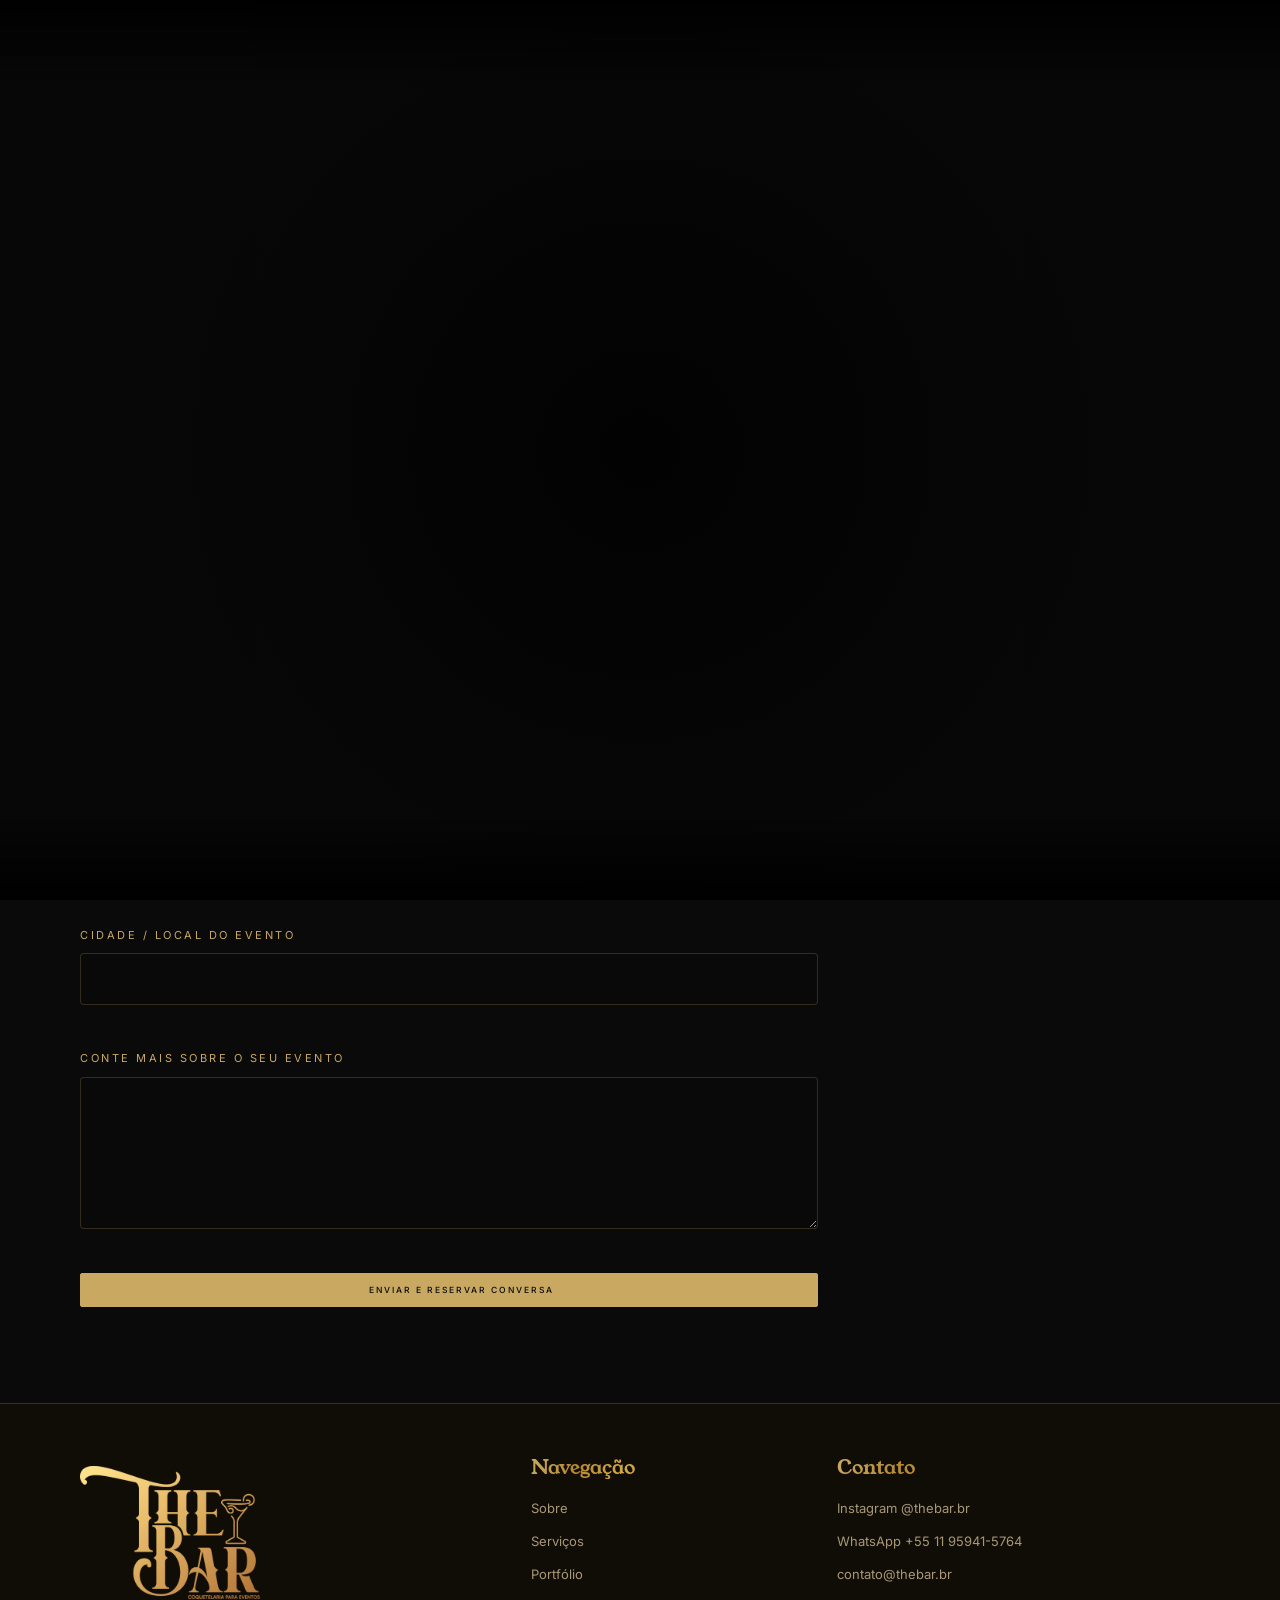
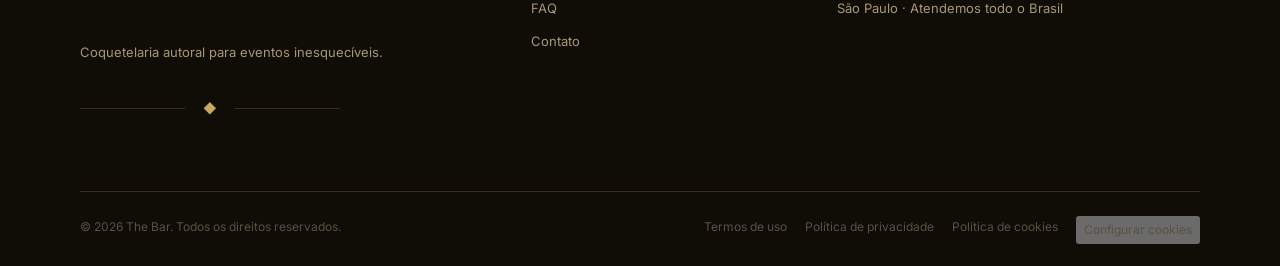
==== commit ed584f71: "Update home visuals and sharing assets" ====
--- a/contato/index.html
+++ b/contato/index.html
@@ -13,14 +13,26 @@
     <meta property="og:url" content="https://thebar.br/contato/">
     <meta property="og:title" content="Contato — Reserve sua data | The Bar">
     <meta property="og:description" content="Conte sobre o seu evento. Em at&#233; 24h, retornamos com uma proposta personalizada.">
-    <meta property="og:image" content="https://images.unsplash.com/photo-1514362545857-3bc16c4c7d1b?auto=format&fit=crop&w=1200&h=630&q=82">
+    <meta property="og:image" content="https://thebar.br/assets/img/social-share.png?v=20260430">
+    <meta property="og:image:url" content="https://thebar.br/assets/img/social-share.png?v=20260430">
+    <meta property="og:image:secure_url" content="https://thebar.br/assets/img/social-share.png?v=20260430">
+    <meta property="og:image:type" content="image/png">
+    <meta property="og:image:width" content="1200">
+    <meta property="og:image:height" content="1200">
+    <meta property="og:image:alt" content="Logo The Bar em dourado centralizada sobre fundo preto com gradiente leve">
+    <meta name="twitter:card" content="summary_large_image">
+    <meta name="twitter:image" content="https://thebar.br/assets/img/social-share.png?v=20260430">
+    <meta name="twitter:image:alt" content="Logo The Bar em dourado centralizada sobre fundo preto com gradiente leve">
     <link rel="preconnect" href="https://fonts.googleapis.com">
     <link rel="preconnect" href="https://fonts.gstatic.com" crossorigin>
     <link href="https://fonts.googleapis.com/css2?family=Inter:wght@400;500&family=Playfair+Display:ital,wght@0,400;0,500;1,400&family=Young+Serif&display=swap" rel="stylesheet">
     <link rel="preconnect" href="https://cdn.lordicon.com">
     <link rel="preconnect" href="https://media.lordicon.com">
-    <link rel="icon" href="../assets/img/favicon.svg" type="image/svg+xml">
+    <link rel="icon" href="../assets/img/favicon.png" type="image/png">
+    <link rel="shortcut icon" href="../assets/img/favicon.ico" sizes="any">
+    <link rel="apple-touch-icon" href="../assets/img/apple-touch-icon.png">
     <link rel="stylesheet" href="../assets/css/styles.css">
+    <link rel="preload" href="../assets/video/home-bg.webm" as="video" type="video/webm">
     <script>document.documentElement.classList.add("js", "is-loading");</script>
     <script src="https://cdn.lordicon.com/lordicon.js" defer></script>
     <script type="application/ld+json">
@@ -47,7 +59,7 @@
   <body data-page="/contato">
     <a class="skip-link" href="#conteudo">Pular para o conteúdo</a>
     <div class="site-loader" role="status" aria-label="Carregando The Bar">
-      <video class="loader-video" autoplay muted loop playsinline preload="auto" poster="https://images.unsplash.com/photo-1514362545857-3bc16c4c7d1b?auto=format&fit=crop&w=1600&q=80">
+      <video class="loader-video" autoplay muted loop playsinline preload="auto">
         <source src="../assets/video/home-bg.webm" type="video/webm">
       </video>
       <div class="loader-scrim" aria-hidden="true"></div>
--- a/assets/css/styles.css
+++ b/assets/css/styles.css
@@ -138,19 +138,49 @@
         display: none;
         place-items: center;
         overflow: hidden;
-        background: var(--obsidian);
+        background: #020100;
         opacity: 1;
+        transform: scale(1);
         visibility: visible;
-        transition: opacity 700ms var(--ease), visibility 700ms var(--ease);
+        transition:
+          opacity 820ms cubic-bezier(0.19, 1, 0.22, 1),
+          transform 980ms cubic-bezier(0.19, 1, 0.22, 1),
+          filter 820ms cubic-bezier(0.19, 1, 0.22, 1),
+          visibility 820ms cubic-bezier(0.19, 1, 0.22, 1);
       }
 
       .js .site-loader {
         display: grid;
       }
 
+      .site-loader::before,
+      .site-loader::after {
+        content: "";
+        position: absolute;
+        left: 0;
+        z-index: 3;
+        width: 100%;
+        height: clamp(44px, 9vh, 86px);
+        background: linear-gradient(180deg, rgba(0, 0, 0, 0.88), rgba(0, 0, 0, 0));
+        pointer-events: none;
+      }
+
+      .site-loader::before {
+        top: 0;
+        animation: loader-letterbox-top 2.1s cubic-bezier(0.19, 1, 0.22, 1) both;
+      }
+
+      .site-loader::after {
+        bottom: 0;
+        background: linear-gradient(0deg, rgba(0, 0, 0, 0.9), rgba(0, 0, 0, 0));
+        animation: loader-letterbox-bottom 2.1s cubic-bezier(0.19, 1, 0.22, 1) both;
+      }
+
       .site-loader.is-hidden {
         opacity: 0;
+        filter: saturate(0.88) brightness(1.12);
         pointer-events: none;
+        transform: scale(1.018);
         visibility: hidden;
       }
 
@@ -163,54 +193,143 @@
       .loader-video {
         width: 100%;
         height: 100%;
+        background: #020100;
         object-fit: cover;
-        filter: saturate(0.75) brightness(0.6);
+        opacity: 0.96;
+        filter: saturate(0.78) brightness(0.56) contrast(1.12);
+        transform: scale(1.095);
+        animation: loader-video-cinema 2.55s cubic-bezier(0.19, 1, 0.22, 1) both;
+        will-change: opacity, transform, filter;
+      }
+
+      .site-loader:not(.is-video-active) .loader-video,
+      .site-loader:not(.is-video-active) .loader-logo {
+        opacity: 0;
+        animation: none;
       }
 
       .loader-scrim {
         background:
-          radial-gradient(circle at center, rgba(10, 10, 10, 0.38), rgba(10, 10, 10, 0.84) 62%),
-          rgba(10, 10, 10, 0.38);
+          radial-gradient(circle at center, rgba(10, 10, 10, 0.16), rgba(10, 10, 10, 0.82) 68%),
+          linear-gradient(90deg, rgba(0, 0, 0, 0.62), transparent 37%, transparent 63%, rgba(0, 0, 0, 0.62)),
+          rgba(10, 10, 10, 0.24);
+        animation: loader-scrim-cinema 2.45s cubic-bezier(0.19, 1, 0.22, 1) both;
+        will-change: opacity;
       }
 
       .loader-logo {
         position: relative;
-        z-index: 1;
-        width: clamp(190px, 28vw, 360px);
+        z-index: 4;
+        width: clamp(220px, 29vw, 398px);
         height: auto;
-        opacity: 0.72;
-        animation: loader-focus 2.1s var(--ease) infinite;
-        filter: blur(12px);
+        opacity: 0;
+        animation: loader-focus 2.45s cubic-bezier(0.19, 1, 0.22, 1) both;
+        filter: blur(16px);
+        will-change: opacity, transform, filter;
+      }
+
+      .site-loader.is-hidden .loader-video {
+        animation: none;
+        opacity: 0.74;
+        filter: saturate(0.58) brightness(0.7) contrast(1.18);
+        transform: scale(1.035);
+        transition:
+          opacity 820ms cubic-bezier(0.19, 1, 0.22, 1),
+          transform 980ms cubic-bezier(0.19, 1, 0.22, 1),
+          filter 820ms cubic-bezier(0.19, 1, 0.22, 1);
+      }
+
+      .site-loader.is-hidden .loader-logo {
+        animation: none;
+        opacity: 0;
+        filter: blur(14px);
+        transform: scale(1.035);
+        transition:
+          opacity 560ms cubic-bezier(0.19, 1, 0.22, 1),
+          transform 760ms cubic-bezier(0.19, 1, 0.22, 1),
+          filter 560ms cubic-bezier(0.19, 1, 0.22, 1);
       }
 
       @keyframes loader-focus {
         0% {
-          filter: blur(13px);
-          opacity: 0.35;
-          transform: scale(0.96);
-        }
-
-        38% {
+          filter: blur(18px);
+          opacity: 0;
+          transform: scale(0.94);
+        }
+
+        28% {
           filter: blur(0);
           opacity: 1;
           transform: scale(1);
         }
 
-        62% {
-          filter: blur(2px);
+        76% {
+          filter: blur(0);
+          opacity: 0.96;
+          transform: scale(1);
+        }
+
+        100% {
+          filter: blur(4px);
+          opacity: 0.5;
+          transform: scale(0.975);
+        }
+      }
+
+      @keyframes loader-video-cinema {
+        0% {
+          opacity: 0.98;
+          filter: saturate(0.62) brightness(0.42) contrast(1.18);
+          transform: scale(1.14);
+        }
+
+        46% {
+          opacity: 1;
+          filter: saturate(0.78) brightness(0.58) contrast(1.1);
+        }
+
+        100% {
+          opacity: 0.96;
+          filter: saturate(0.76) brightness(0.54) contrast(1.14);
+          transform: scale(1.085);
+        }
+      }
+
+      @keyframes loader-scrim-cinema {
+        0% {
+          opacity: 0.96;
+        }
+
+        48% {
           opacity: 0.76;
-          transform: scale(0.99);
-        }
-
-        78% {
-          filter: blur(0);
+        }
+
+        100% {
+          opacity: 0.88;
+        }
+      }
+
+      @keyframes loader-letterbox-top {
+        0% {
+          transform: translateY(-22px);
+          opacity: 0;
+        }
+
+        100% {
+          transform: translateY(0);
           opacity: 1;
         }
+      }
+
+      @keyframes loader-letterbox-bottom {
+        0% {
+          transform: translateY(22px);
+          opacity: 0;
+        }
 
         100% {
-          filter: blur(10px);
-          opacity: 0.48;
-          transform: scale(0.97);
+          transform: translateY(0);
+          opacity: 1;
         }
       }
 
@@ -234,6 +353,7 @@
 
       .services-section {
         position: relative;
+        z-index: 1;
       }
 
       .services-section::before,
@@ -1541,6 +1661,171 @@
         text-transform: uppercase;
       }
 
+      @keyframes portfolio-album-marquee {
+        from {
+          transform: translateX(0);
+        }
+
+        to {
+          transform: translateX(-50%);
+        }
+      }
+
+      .portfolio-albums-section {
+        overflow: hidden;
+      }
+
+      .portfolio-albums-section .section-head {
+        margin-bottom: clamp(38px, 4vw, 56px);
+      }
+
+      .portfolio-album-viewport {
+        position: relative;
+        width: 100vw;
+        margin: 0 calc(50% - 50vw);
+        overflow: hidden;
+      }
+
+      .portfolio-album-viewport::before,
+      .portfolio-album-viewport::after {
+        content: "";
+        position: absolute;
+        top: -1px;
+        bottom: -1px;
+        z-index: 4;
+        width: clamp(44px, 10vw, 160px);
+        pointer-events: none;
+      }
+
+      .portfolio-album-viewport::before {
+        left: 0;
+        background:
+          linear-gradient(90deg, var(--obsidian), rgba(10, 10, 10, 0.82) 32%, transparent);
+      }
+
+      .portfolio-album-viewport::after {
+        right: 0;
+        background:
+          linear-gradient(270deg, var(--obsidian), rgba(10, 10, 10, 0.82) 32%, transparent);
+      }
+
+      .portfolio-album-track {
+        display: flex;
+        width: max-content;
+        animation: portfolio-album-marquee 34s linear infinite;
+      }
+
+      .portfolio-album-sequence {
+        display: flex;
+        flex: 0 0 auto;
+        gap: clamp(16px, 1.7vw, 26px);
+        padding: 4px clamp(8px, 1vw, 14px) 22px;
+      }
+
+      .portfolio-albums-section .album-cover {
+        position: relative;
+        width: clamp(250px, 23vw, 360px);
+        min-height: 0;
+        aspect-ratio: 0.72;
+        border-color: rgba(201, 169, 97, 0.34);
+        border-radius: 8px;
+        background:
+          linear-gradient(180deg, rgba(28, 21, 13, 0.88), rgba(8, 6, 4, 0.96));
+        box-shadow:
+          inset 0 1px 0 rgba(255, 246, 218, 0.08),
+          0 22px 54px rgba(0, 0, 0, 0.28);
+        transform: translateZ(0);
+      }
+
+      .portfolio-albums-section .album-cover::before {
+        content: "";
+        position: absolute;
+        inset: 10px;
+        z-index: 2;
+        border: 1px solid rgba(201, 169, 97, 0.18);
+        border-radius: 5px;
+        background:
+          linear-gradient(135deg, rgba(240, 216, 120, 0.12), transparent 34%),
+          linear-gradient(315deg, rgba(201, 169, 97, 0.1), transparent 38%);
+        pointer-events: none;
+      }
+
+      .portfolio-albums-section .album-cover img {
+        width: 100%;
+        height: 100%;
+        min-height: 0;
+        object-fit: cover;
+        filter: saturate(0.82) brightness(0.66);
+        transform: scale(1.02);
+        transition: transform 900ms var(--ease), filter 900ms var(--ease);
+      }
+
+      .portfolio-albums-section .album-cover:hover img,
+      .portfolio-albums-section .album-cover:focus-visible img {
+        filter: saturate(0.98) brightness(0.82);
+        transform: scale(1.07);
+      }
+
+      .portfolio-albums-section .portfolio-overlay {
+        inset: 0;
+        z-index: 3;
+        display: grid;
+        align-content: end;
+        justify-items: start;
+        padding: 24px;
+        background:
+          linear-gradient(180deg, rgba(8, 6, 4, 0.12), transparent 34%),
+          linear-gradient(0deg, rgba(8, 6, 4, 0.94), rgba(8, 6, 4, 0.05) 66%);
+        opacity: 1;
+        text-align: left;
+        transform: none;
+        pointer-events: none;
+      }
+
+      .portfolio-albums-section .portfolio-overlay strong {
+        display: block;
+        max-width: 11ch;
+        color: var(--champagne);
+        font-size: clamp(24px, 2.2vw, 36px);
+        font-style: italic;
+        line-height: 0.98;
+        text-align: left;
+        text-shadow: 0 8px 24px rgba(0, 0, 0, 0.62);
+      }
+
+      .portfolio-albums-section .portfolio-overlay > span:last-child {
+        display: block;
+        width: 100%;
+        margin-top: 12px;
+        text-align: left;
+      }
+
+      .album-hint {
+        position: absolute;
+        top: 22px;
+        left: 22px;
+        display: inline-flex;
+        width: fit-content;
+        max-width: calc(100% - 44px);
+        align-items: center;
+        justify-self: start;
+        gap: 10px;
+        color: rgba(232, 217, 179, 0.78);
+        font-size: 9px;
+        font-weight: 500;
+        letter-spacing: 2.2px;
+        line-height: 1.35;
+        text-transform: uppercase;
+      }
+
+      .album-hint::before {
+        content: "";
+        width: 8px;
+        height: 8px;
+        border: 1px solid rgba(201, 169, 97, 0.72);
+        transform: rotate(45deg);
+      }
+
       .testimonial-shell {
         position: relative;
         max-width: 860px;
@@ -1581,6 +1866,305 @@
         justify-content: center;
         gap: 12px;
         margin-top: 24px;
+      }
+
+      .google-reviews-section {
+        position: relative;
+        overflow: hidden;
+        background:
+          radial-gradient(circle at 50% 0%, rgba(201, 169, 97, 0.11), transparent 34%),
+          linear-gradient(180deg, rgba(16, 12, 6, 0.96), rgba(6, 5, 4, 0.98));
+      }
+
+      .google-reviews-section::before {
+        content: "";
+        position: absolute;
+        inset: 0;
+        background:
+          linear-gradient(90deg, rgba(201, 169, 97, 0.08), transparent 18%, transparent 82%, rgba(201, 169, 97, 0.08)),
+          linear-gradient(135deg, transparent 0 48%, rgba(201, 169, 97, 0.04) 49%, transparent 50% 100%);
+        background-size: auto, 38px 38px;
+        opacity: 0.62;
+        pointer-events: none;
+      }
+
+      .google-reviews-section .container {
+        position: relative;
+        z-index: 1;
+      }
+
+      .google-reviews-head {
+        max-width: 760px;
+        margin: 0 auto;
+        text-align: center;
+      }
+
+      .google-reviews-title {
+        margin-bottom: 18px;
+        background: none;
+        color: var(--champagne);
+        -webkit-text-fill-color: currentColor;
+      }
+
+      .google-reviews-title span {
+        color: var(--gold);
+        -webkit-text-fill-color: var(--gold);
+      }
+
+      .google-rating {
+        display: grid;
+        justify-items: center;
+        gap: 4px;
+        margin-top: 14px;
+      }
+
+      .google-rating strong {
+        display: block;
+        background: linear-gradient(105deg, #f5e08a, #c9a961 54%, #8f6b2a);
+        background-clip: text;
+        color: transparent;
+        font-family: var(--font-serif);
+        font-size: clamp(58px, 7vw, 86px);
+        line-height: 0.94;
+        -webkit-background-clip: text;
+        -webkit-text-fill-color: transparent;
+      }
+
+      .google-stars,
+      .review-stars {
+        display: inline-flex;
+        color: var(--gold);
+        font-size: 15px;
+        letter-spacing: 5px;
+        line-height: 1;
+        text-shadow: 0 0 16px rgba(201, 169, 97, 0.16);
+      }
+
+      .google-rating p {
+        margin: 8px 0 0;
+        color: var(--bronze);
+        font-size: 12px;
+        letter-spacing: 2.4px;
+        line-height: 1.5;
+        text-transform: uppercase;
+      }
+
+      .google-review-carousel {
+        --review-card-width: min(32vw, 360px);
+        --review-side-shift: min(31vw, 384px);
+        position: relative;
+        margin-top: clamp(44px, 6vw, 64px);
+        overflow: hidden;
+        touch-action: pan-y;
+      }
+
+      .google-review-stage {
+        position: relative;
+        height: clamp(260px, 20vw, 286px);
+        perspective: 1100px;
+        isolation: isolate;
+      }
+
+      .google-review-card {
+        position: absolute;
+        top: 0;
+        left: 50%;
+        display: flex;
+        width: var(--review-card-width);
+        height: 100%;
+        min-height: 0;
+        flex-direction: column;
+        overflow: hidden;
+        border: 1px solid rgba(201, 169, 97, 0.18);
+        border-radius: 6px;
+        background:
+          linear-gradient(112deg, rgba(255, 255, 255, 0.035), transparent 18%, transparent 78%, rgba(201, 169, 97, 0.055)),
+          rgba(15, 13, 11, 0.84);
+        box-shadow: 0 16px 54px rgba(0, 0, 0, 0.24);
+        filter: brightness(0.64) saturate(0.86);
+        opacity: 0;
+        padding: clamp(22px, 2.4vw, 28px);
+        pointer-events: none;
+        transform: translateX(-50%) translateY(28px) scale(0.78);
+        transform-origin: center;
+        transition:
+          opacity 680ms var(--ease),
+          filter 760ms var(--ease),
+          border-color 760ms var(--ease),
+          background-color 760ms var(--ease),
+          box-shadow 760ms var(--ease),
+          transform 900ms cubic-bezier(0.22, 1, 0.36, 1);
+        will-change: opacity, filter, transform;
+      }
+
+      .google-review-card.is-prev,
+      .google-review-card.is-next {
+        z-index: 1;
+        filter: brightness(0.76) saturate(0.9);
+        opacity: 0.78;
+      }
+
+      .google-review-card.is-prev {
+        transform: translateX(calc(-50% - var(--review-side-shift) + var(--review-drag-soft, 0px))) translateY(18px) scale(0.9) rotateY(7deg);
+      }
+
+      .google-review-card.is-next {
+        transform: translateX(calc(-50% + var(--review-side-shift) + var(--review-drag-soft, 0px))) translateY(18px) scale(0.9) rotateY(-7deg);
+      }
+
+      .google-review-card.is-active {
+        z-index: 3;
+        border-color: rgba(201, 169, 97, 0.62);
+        background:
+          linear-gradient(112deg, rgba(255, 255, 255, 0.06), transparent 18%, transparent 72%, rgba(201, 169, 97, 0.13)),
+          rgba(18, 15, 11, 0.96);
+        box-shadow:
+          0 24px 84px rgba(0, 0, 0, 0.4),
+          0 0 34px rgba(201, 169, 97, 0.13);
+        filter: brightness(1.04) saturate(1.04);
+        opacity: 1;
+        pointer-events: auto;
+        transform: translateX(calc(-50% + var(--review-drag, 0px))) translateY(0) scale(1);
+      }
+
+      .google-review-carousel.is-dragging .google-review-card {
+        transition-duration: 0ms;
+      }
+
+      .google-review-card::before {
+        content: "";
+        position: absolute;
+        inset: 0;
+        border-radius: inherit;
+        background:
+          linear-gradient(90deg, rgba(201, 169, 97, 0.18), transparent 22%, transparent 78%, rgba(201, 169, 97, 0.12)),
+          radial-gradient(circle at 50% 0%, rgba(248, 226, 151, 0.16), transparent 42%);
+        opacity: 0;
+        pointer-events: none;
+        transition: opacity 520ms var(--ease);
+      }
+
+      .google-review-card::after {
+        content: "";
+        position: absolute;
+        top: -40%;
+        bottom: -40%;
+        left: -54%;
+        width: 36%;
+        background: linear-gradient(104deg, transparent, rgba(255, 246, 218, 0.17) 48%, transparent 100%);
+        opacity: 0;
+        pointer-events: none;
+        transform: skewX(-18deg);
+      }
+
+      .google-review-card.is-active::after {
+        animation: google-review-center-sheen 3.5s ease-in-out infinite;
+      }
+
+      .google-review-card.is-active::before,
+      .google-review-card:hover::before {
+        opacity: 1;
+      }
+
+      .google-review-card:hover {
+        border-color: rgba(201, 169, 97, 0.48);
+        background-color: rgba(20, 17, 13, 0.92);
+      }
+
+      @keyframes google-review-center-sheen {
+        0%, 48% {
+          opacity: 0;
+          transform: skewX(-18deg) translateX(0);
+        }
+
+        62% {
+          opacity: 0.58;
+        }
+
+        100% {
+          opacity: 0;
+          transform: skewX(-18deg) translateX(520%);
+        }
+      }
+
+      .google-review-top {
+        display: grid;
+        grid-template-columns: auto minmax(0, 1fr) auto;
+        gap: 14px;
+        align-items: center;
+        margin-bottom: 18px;
+      }
+
+      .review-avatar {
+        display: inline-grid;
+        width: 46px;
+        height: 46px;
+        place-items: center;
+        border: 1px solid rgba(201, 169, 97, 0.48);
+        border-radius: 50%;
+        background:
+          radial-gradient(circle at 32% 22%, rgba(248, 226, 151, 0.88), rgba(201, 169, 97, 0.84) 42%, rgba(86, 62, 24, 0.92));
+        color: var(--obsidian);
+        font-size: 14px;
+        font-weight: 700;
+        letter-spacing: 0;
+      }
+
+      .google-review-card h3 {
+        margin: 0 0 2px;
+        background: none;
+        color: var(--champagne);
+        font-family: var(--font-sans);
+        font-size: 16px;
+        font-weight: 600;
+        line-height: 1.3;
+        -webkit-text-fill-color: currentColor;
+      }
+
+      .google-review-card .google-review-top p {
+        margin: 0;
+        color: var(--bronze);
+        font-size: 11px;
+        letter-spacing: 0.4px;
+        line-height: 1.45;
+      }
+
+      .google-mark {
+        display: inline-grid;
+        width: 24px;
+        height: 24px;
+        place-items: center;
+        background: none;
+        background-clip: text;
+        color: var(--champagne);
+        font-family: Arial, sans-serif;
+        font-size: 21px;
+        font-weight: 800;
+        letter-spacing: 0;
+        line-height: 1;
+        -webkit-background-clip: text;
+        -webkit-text-fill-color: currentColor;
+      }
+
+      .google-review-card > p {
+        position: relative;
+        margin: 14px 0 0;
+        color: var(--muted);
+        font-size: 14.5px;
+        line-height: 1.62;
+      }
+
+      .google-reviews-action {
+        display: flex;
+        justify-content: center;
+        margin-top: 20px;
+      }
+
+      .google-mark-inline {
+        flex: 0 0 19px;
+        width: 19px;
+        height: 19px;
+        font-size: 17px;
       }
 
       .icon-btn {
@@ -2103,41 +2687,179 @@
         align-items: center;
         justify-content: center;
         padding: 24px;
-        background: rgba(10, 10, 10, 0.92);
+        background: rgba(5, 4, 3, 0.78);
+        backdrop-filter: blur(16px);
       }
 
       .lightbox.is-visible {
         display: flex;
       }
 
+      @keyframes album-popup-enter {
+        from {
+          opacity: 0;
+          transform: translateY(22px) scale(0.94);
+        }
+
+        to {
+          opacity: 1;
+          transform: translateY(0) scale(1);
+        }
+      }
+
       .lightbox-panel {
         position: relative;
-        width: min(1040px, 100%);
+        width: min(980px, 100%);
         border: 1px solid var(--line);
-        border-radius: 6px;
-        background: var(--warm-black);
-      }
-
-      .lightbox-panel img {
+        border-radius: 8px;
+        background:
+          radial-gradient(circle at 50% 0%, rgba(201, 169, 97, 0.12), transparent 38%),
+          rgba(12, 9, 6, 0.94);
+        box-shadow: 0 32px 90px rgba(0, 0, 0, 0.56);
+        overflow: hidden;
+      }
+
+      .lightbox.is-visible .lightbox-panel {
+        animation: album-popup-enter 520ms var(--ease) both;
+      }
+
+      .lightbox-panel > img {
         width: 100%;
+        height: auto;
         max-height: min(70svh, 720px);
         object-fit: cover;
-        border-radius: 6px 6px 0 0;
+        border-radius: 8px 8px 0 0;
+      }
+
+      .album-lightbox-stage img {
+        width: 100%;
+        height: 100%;
+        max-height: none;
+        object-fit: cover;
+        border-radius: inherit;
+      }
+
+      .album-lightbox-stage {
+        --album-drag: 0px;
+        --album-drag-soft: 0px;
+        position: relative;
+        height: min(62svh, 620px);
+        min-height: 360px;
+        overflow: hidden;
+        border-bottom: 1px solid rgba(201, 169, 97, 0.18);
+        background:
+          radial-gradient(circle at 50% 45%, rgba(201, 169, 97, 0.1), transparent 38%),
+          rgba(8, 6, 4, 0.94);
+        perspective: 900px;
+        touch-action: pan-y;
+      }
+
+      .album-lightbox-slide {
+        position: absolute;
+        top: 26px;
+        bottom: 26px;
+        left: 50%;
+        width: min(58vw, 420px);
+        margin: 0;
+        overflow: hidden;
+        border: 1px solid rgba(201, 169, 97, 0.28);
+        border-radius: 8px;
+        opacity: 0;
+        filter: brightness(0.56) saturate(0.78);
+        transform: translateX(-50%) translateY(18px) scale(0.72);
+        transition:
+          transform 720ms cubic-bezier(0.22, 1, 0.36, 1),
+          opacity 520ms var(--ease),
+          filter 520ms var(--ease);
+        will-change: transform, opacity, filter;
+      }
+
+      .album-lightbox-slide.is-active {
+        z-index: 3;
+        opacity: 1;
+        filter: brightness(1) saturate(0.96);
+        transform: translateX(calc(-50% + var(--album-drag))) translateY(0) scale(1);
+      }
+
+      .album-lightbox-slide.is-next {
+        z-index: 1;
+        opacity: 0.46;
+        transform: translateX(calc(-50% + min(44vw, 360px) + var(--album-drag-soft))) translateY(24px) scale(0.78) rotateY(-10deg);
+      }
+
+      .album-lightbox-slide.is-prev {
+        z-index: 1;
+        opacity: 0.46;
+        transform: translateX(calc(-50% - min(44vw, 360px) + var(--album-drag-soft))) translateY(24px) scale(0.78) rotateY(10deg);
+      }
+
+      .album-lightbox-stage.is-dragging .album-lightbox-slide {
+        transition-duration: 0ms;
+      }
+
+      .album-lightbox-stage::before,
+      .album-lightbox-stage::after {
+        content: "";
+        position: absolute;
+        top: 0;
+        bottom: 0;
+        z-index: 4;
+        width: min(16vw, 130px);
+        pointer-events: none;
+      }
+
+      .album-lightbox-stage::before {
+        left: 0;
+        background: linear-gradient(90deg, rgba(8, 6, 4, 0.96), transparent);
+      }
+
+      .album-lightbox-stage::after {
+        right: 0;
+        background: linear-gradient(270deg, rgba(8, 6, 4, 0.96), transparent);
+      }
+
+      .album-lightbox-nav {
+        position: absolute;
+        top: calc(50% - 36px);
+        z-index: 8;
+        border-radius: 50%;
+        background: rgba(8, 6, 4, 0.82);
+        font-size: 30px;
+        line-height: 1;
+      }
+
+      .album-lightbox-prev {
+        left: 18px;
+      }
+
+      .album-lightbox-next {
+        right: 18px;
       }
 
       .lightbox-copy {
-        padding: 24px;
+        display: grid;
+        gap: 8px;
+        padding: 22px 26px 24px;
+        text-align: center;
       }
 
       .lightbox-copy h2 {
-        margin-bottom: 6px;
-        font-size: 30px;
+        margin-bottom: 0;
+        font-size: clamp(26px, 3vw, 36px);
+        line-height: 1.08;
+      }
+
+      .lightbox-copy p {
+        max-width: 620px;
+        margin: 0 auto;
+        color: var(--muted);
       }
 
       .lightbox-close {
         position: absolute;
         top: 14px;
         right: 14px;
+        z-index: 10;
         background: rgba(10, 10, 10, 0.82);
       }
 
@@ -2175,6 +2897,14 @@
           transform: translateX(0);
         }
 
+        .portfolio-album-track {
+          animation: none;
+        }
+
+        .portfolio-album-sequence[aria-hidden="true"] {
+          display: none;
+        }
+
         .js [data-reveal] {
           opacity: 1;
           transform: none;
@@ -2427,6 +3157,11 @@
           min-height: 220px;
         }
 
+        .portfolio-albums-section .album-cover,
+        .portfolio-albums-section .album-cover img {
+          min-height: 0;
+        }
+
         .hero {
           padding: calc(var(--nav-height) + 52px) 0 56px;
         }
@@ -2485,6 +3220,11 @@
 
         .portfolio-grid {
           grid-template-columns: repeat(2, minmax(0, 1fr));
+        }
+
+        .google-review-carousel {
+          --review-card-width: min(34vw, 330px);
+          --review-side-shift: min(32vw, 320px);
         }
 
         .side-info {
@@ -2663,6 +3403,57 @@
 
         .hero::before {
           background: linear-gradient(180deg, rgba(10, 10, 10, 0.62), rgba(10, 10, 10, 0.9));
+        }
+
+        .google-reviews-title {
+          font-size: clamp(29px, 8vw, 38px);
+        }
+
+        .google-rating strong {
+          font-size: clamp(54px, 16vw, 72px);
+        }
+
+        .google-rating p {
+          max-width: 28ch;
+          font-size: 10px;
+          letter-spacing: 1.8px;
+        }
+
+        .google-review-carousel {
+          --review-card-width: min(86vw, 350px);
+          --review-side-shift: min(73vw, 285px);
+          margin-top: 30px;
+        }
+
+        .google-review-stage {
+          height: clamp(274px, 72vw, 296px);
+        }
+
+        .google-review-card {
+          padding: 20px 18px;
+        }
+
+        .google-review-card.is-prev {
+          opacity: 0.24;
+          transform: translateX(calc(-50% - var(--review-side-shift) + var(--review-drag-soft, 0px))) translateY(14px) scale(0.86) rotateY(9deg);
+        }
+
+        .google-review-card.is-next {
+          opacity: 0.24;
+          transform: translateX(calc(-50% + var(--review-side-shift) + var(--review-drag-soft, 0px))) translateY(14px) scale(0.86) rotateY(-9deg);
+        }
+
+        .google-review-card > p {
+          font-size: 13.5px;
+          line-height: 1.58;
+        }
+
+        .google-review-top {
+          margin-bottom: 16px;
+        }
+
+        .google-reviews-action {
+          margin-top: 18px;
         }
 
         .memory-section {
@@ -2837,19 +3628,6 @@
           flex: 0 0 70px;
           min-width: 70px;
           background: linear-gradient(90deg, rgba(201, 169, 97, 0.9), rgba(201, 169, 97, 0.28), transparent);
-        }
-
-        .services-section::before {
-          width: calc(100% - 44px);
-        }
-
-        .services-section::after {
-          width: 9px;
-          height: 9px;
-          box-shadow:
-            -24px 4px 0 -4px rgba(201, 169, 97, 0.6),
-            24px 4px 0 -4px rgba(201, 169, 97, 0.6),
-            0 0 14px rgba(201, 169, 97, 0.24);
         }
 
         .grid.three,
@@ -3070,6 +3848,83 @@
           min-height: 230px;
         }
 
+        .portfolio-album-viewport {
+          margin-top: 2px;
+        }
+
+        .portfolio-album-track {
+          animation-duration: 26s;
+        }
+
+        .portfolio-album-sequence {
+          gap: 14px;
+          padding-bottom: 18px;
+        }
+
+        .portfolio-albums-section .album-cover {
+          width: min(74vw, 292px);
+          min-height: 0;
+        }
+
+        .portfolio-albums-section .album-cover img {
+          min-height: 0;
+        }
+
+        .portfolio-albums-section .portfolio-overlay {
+          padding: 20px;
+        }
+
+        .portfolio-albums-section .portfolio-overlay strong {
+          font-size: 27px;
+        }
+
+        .album-hint {
+          top: 18px;
+          left: 18px;
+          max-width: calc(100% - 36px);
+          font-size: 8px;
+          letter-spacing: 1.8px;
+        }
+
+        .lightbox {
+          padding: 12px;
+        }
+
+        .lightbox-panel {
+          width: 100%;
+          max-height: calc(100svh - 24px);
+        }
+
+        .album-lightbox-stage {
+          height: min(66svh, 560px);
+          min-height: 390px;
+        }
+
+        .album-lightbox-slide {
+          top: 22px;
+          bottom: 22px;
+          width: min(72vw, 300px);
+        }
+
+        .album-lightbox-nav {
+          top: calc(50% - 36px);
+          width: 38px;
+          height: 38px;
+          font-size: 24px;
+        }
+
+        .album-lightbox-prev {
+          left: 10px;
+        }
+
+        .album-lightbox-next {
+          right: 10px;
+        }
+
+        .lightbox-copy {
+          padding: 18px 18px 20px;
+        }
+
         .portfolio-overlay {
           opacity: 1;
           transform: none;
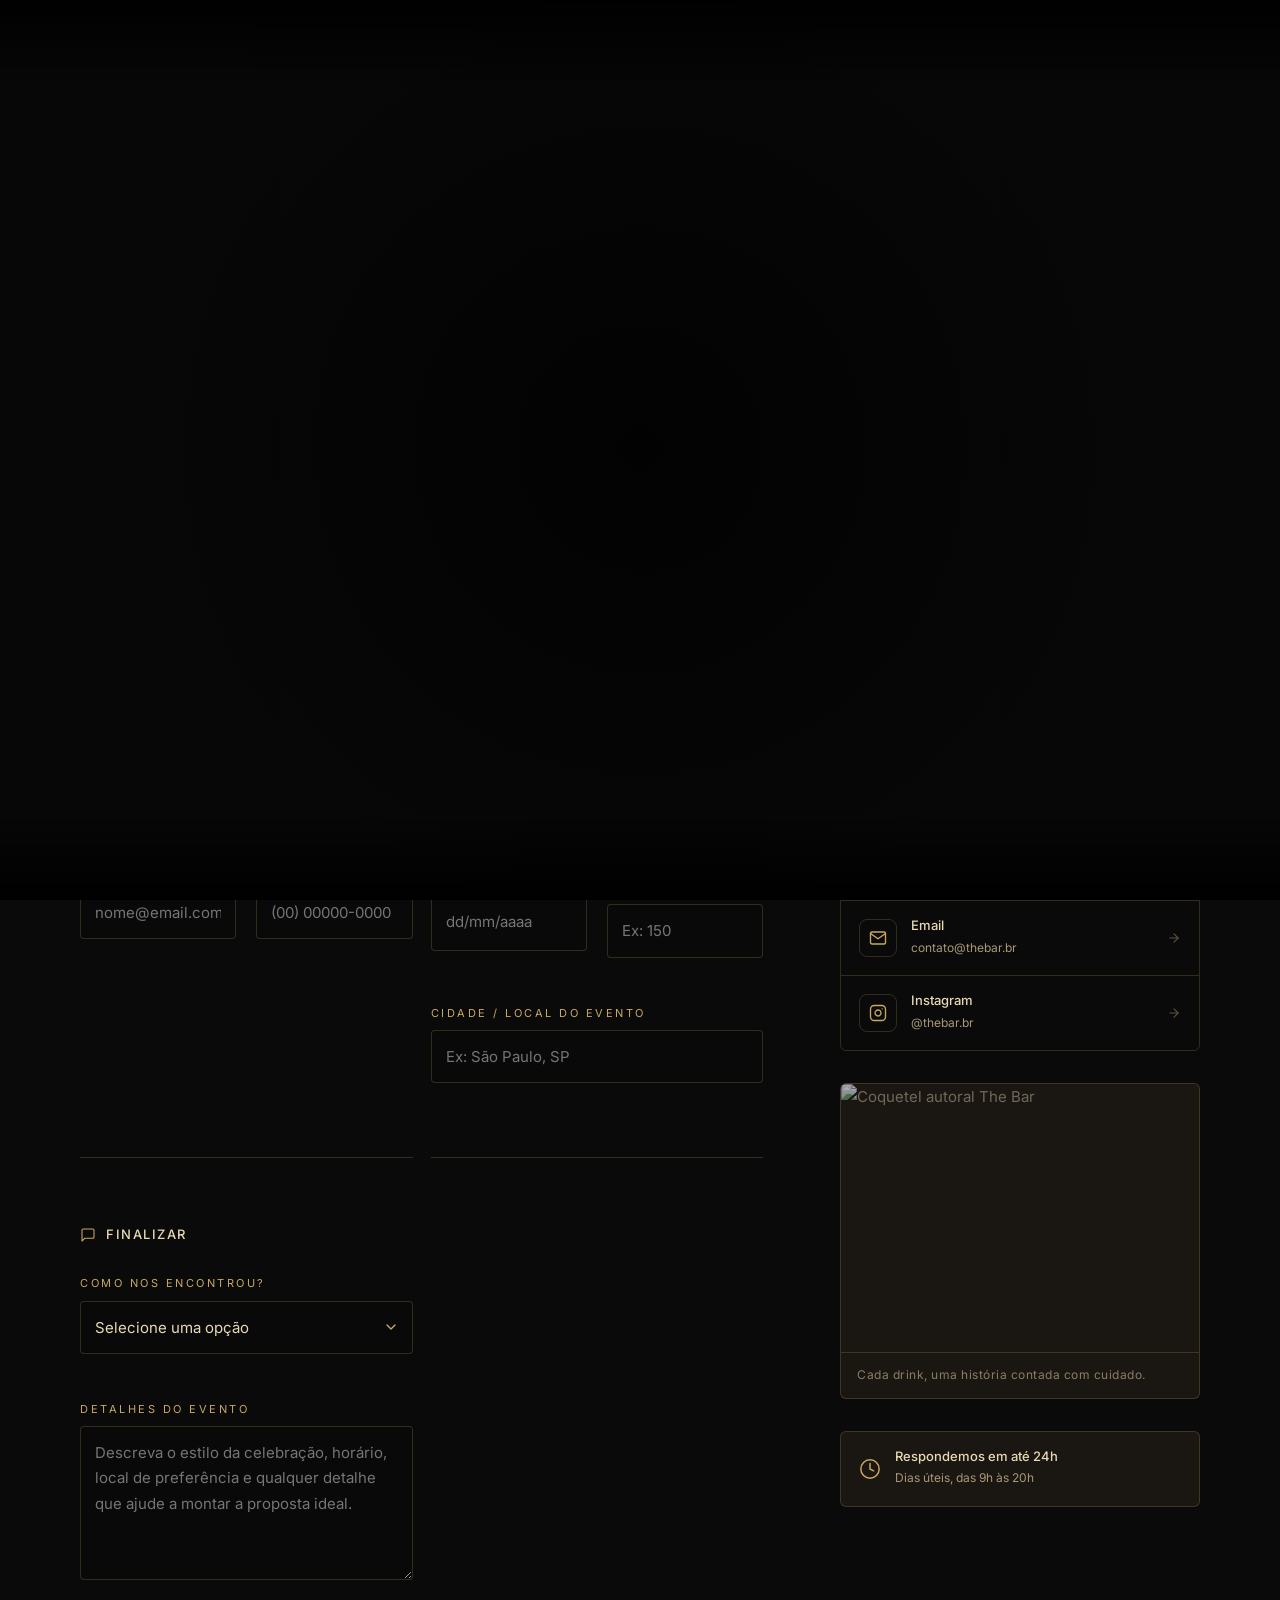
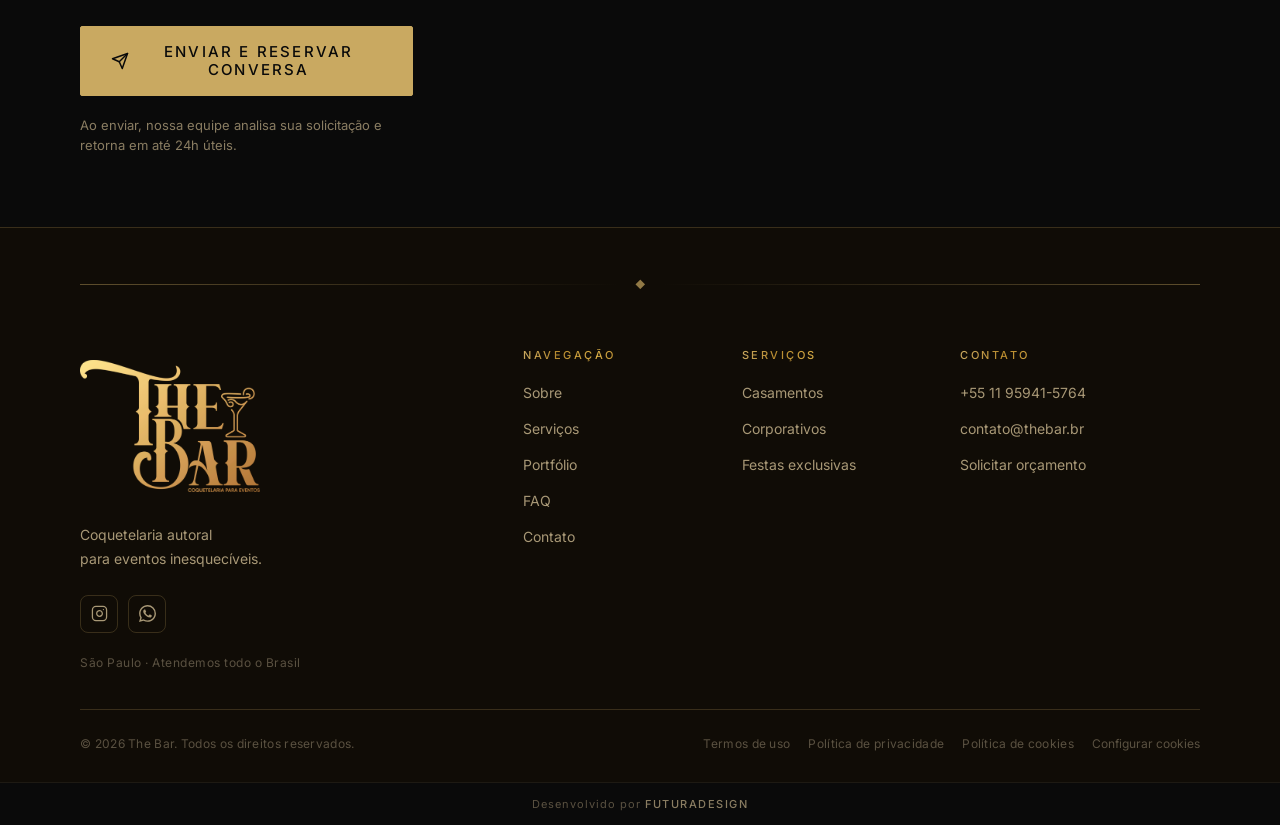
==== commit b965c949: "Rebuild sobre/portfolio/contato pages, redesign footer, and fix home reviews section - Rebuilt sobre" ====
--- a/contato/index.html
+++ b/contato/index.html
@@ -3,25 +3,25 @@
   <head>
     <meta charset="utf-8">
     <meta name="viewport" content="width=device-width, initial-scale=1">
-    <title>Contato — Reserve sua data | The Bar</title>
+    <title>Contato | Reserve sua data | The Bar</title>
     <meta name="description" content="Conte sobre o seu evento. Em at&#233; 24h, retornamos com uma proposta personalizada.">
     <meta name="keywords" content="contato The Bar, or&#231;amento bartender, reservar bartender">
     <meta name="theme-color" content="#0A0A0A">
-    <link rel="canonical" href="https://thebar.br/contato/">
+    <link rel="canonical" href="https://thebarcoquetelaria.com.br/contato/">
     <meta property="og:type" content="website">
     <meta property="og:locale" content="pt_BR">
-    <meta property="og:url" content="https://thebar.br/contato/">
-    <meta property="og:title" content="Contato — Reserve sua data | The Bar">
+    <meta property="og:url" content="https://thebarcoquetelaria.com.br/contato/">
+    <meta property="og:title" content="Contato | Reserve sua data | The Bar">
     <meta property="og:description" content="Conte sobre o seu evento. Em at&#233; 24h, retornamos com uma proposta personalizada.">
-    <meta property="og:image" content="https://thebar.br/assets/img/social-share.png?v=20260430">
-    <meta property="og:image:url" content="https://thebar.br/assets/img/social-share.png?v=20260430">
-    <meta property="og:image:secure_url" content="https://thebar.br/assets/img/social-share.png?v=20260430">
+    <meta property="og:image" content="https://thebarcoquetelaria.com.br/assets/img/social-share.png?v=20260430">
+    <meta property="og:image:url" content="https://thebarcoquetelaria.com.br/assets/img/social-share.png?v=20260430">
+    <meta property="og:image:secure_url" content="https://thebarcoquetelaria.com.br/assets/img/social-share.png?v=20260430">
     <meta property="og:image:type" content="image/png">
     <meta property="og:image:width" content="1200">
     <meta property="og:image:height" content="1200">
     <meta property="og:image:alt" content="Logo The Bar em dourado centralizada sobre fundo preto com gradiente leve">
     <meta name="twitter:card" content="summary_large_image">
-    <meta name="twitter:image" content="https://thebar.br/assets/img/social-share.png?v=20260430">
+    <meta name="twitter:image" content="https://thebarcoquetelaria.com.br/assets/img/social-share.png?v=20260430">
     <meta name="twitter:image:alt" content="Logo The Bar em dourado centralizada sobre fundo preto com gradiente leve">
     <link rel="preconnect" href="https://fonts.googleapis.com">
     <link rel="preconnect" href="https://fonts.gstatic.com" crossorigin>
@@ -41,7 +41,7 @@
         "@type": "LocalBusiness",
         "name": "The Bar",
         "description": "Conte sobre o seu evento. Em até 24h, retornamos com uma proposta personalizada.",
-        "url": "https://thebar.br",
+        "url": "https://thebarcoquetelaria.com.br",
         "email": "contato@thebar.br",
         "telephone": "+55 11 95941-5764",
         "address": {
@@ -97,129 +97,282 @@
       </nav>
     </div>
     <main id="conteudo">
-<section class="page-hero">
-          <div class="container" data-reveal>
+
+      <!-- HERO -->
+      <section class="ctato-hero">
+        <div class="container ctato-hero-inner" data-reveal>
+          <div class="ctato-hero-copy">
             <p class="eyebrow">Vamos brindar juntos</p>
             <h1>Conte-nos sobre<br>o seu evento.</h1>
-            <p class="lead">Preencha o formulário ou fale direto no WhatsApp. Em até 24 horas, retornamos com uma proposta autoral pensada para você.</p>
-          </div>
-        </section>
-        <section class="section">
-          <div class="container form-grid">
+            <p class="lead">Preencha o formulário ou fale diretamente pelo WhatsApp. Respondemos com uma proposta autoral em até 24 horas.</p>
+          </div>
+          <div class="ctato-trust">
+            <div class="ctato-trust-item">
+              <svg viewBox="0 0 24 24" fill="none" stroke="currentColor" stroke-width="1.6" stroke-linecap="round" stroke-linejoin="round" aria-hidden="true"><circle cx="12" cy="12" r="10"/><polyline points="12 6 12 12 16 14"/></svg>
+              <span>Retorno em até 24h</span>
+            </div>
+            <div class="ctato-trust-sep" aria-hidden="true"></div>
+            <div class="ctato-trust-item">
+              <svg viewBox="0 0 24 24" fill="none" stroke="currentColor" stroke-width="1.6" stroke-linecap="round" stroke-linejoin="round" aria-hidden="true"><path d="M12 22s8-4 8-10V5l-8-3-8 3v7c0 6 8 10 8 10z"/></svg>
+              <span>Proposta sem compromisso</span>
+            </div>
+            <div class="ctato-trust-sep" aria-hidden="true"></div>
+            <div class="ctato-trust-item">
+              <svg viewBox="0 0 24 24" fill="none" stroke="currentColor" stroke-width="1.6" stroke-linecap="round" stroke-linejoin="round" aria-hidden="true"><polygon points="12 2 15.09 8.26 22 9.27 17 14.14 18.18 21.02 12 17.77 5.82 21.02 7 14.14 2 9.27 8.91 8.26 12 2"/></svg>
+              <span>+500 eventos assinados</span>
+            </div>
+          </div>
+        </div>
+      </section>
+
+      <!-- FORMULÁRIO + SIDEBAR -->
+      <section class="section ctato-section">
+        <div class="container ctato-grid">
+
+          <!-- FORMULÁRIO -->
+          <div class="ctato-form-wrap" data-reveal>
+
+            <form id="contact-form" novalidate>
+              <div class="honeypot" aria-hidden="true">
+                <label for="empresa">Empresa</label>
+                <input id="empresa" name="empresa" tabindex="-1" autocomplete="off">
+              </div>
+
+              <!-- Grupo 1: Sobre você -->
+              <div class="ctato-group">
+                <div class="ctato-group-head">
+                  <svg viewBox="0 0 24 24" fill="none" stroke="currentColor" stroke-width="1.6" stroke-linecap="round" stroke-linejoin="round" aria-hidden="true"><path d="M20 21v-2a4 4 0 0 0-4-4H8a4 4 0 0 0-4 4v2"/><circle cx="12" cy="7" r="4"/></svg>
+                  <span>Sobre você</span>
+                </div>
+                <div class="ctato-fields">
+                  <div class="field full">
+                    <label for="nome">Nome completo <span class="req" aria-hidden="true">*</span></label>
+                    <input id="nome" name="nome" type="text" autocomplete="name" placeholder="Seu nome completo" required>
+                    <span class="error" data-error-for="nome"></span>
+                  </div>
+                  <div class="field">
+                    <label for="email">Email <span class="req" aria-hidden="true">*</span></label>
+                    <input id="email" name="email" type="email" autocomplete="email" placeholder="nome@email.com" required>
+                    <span class="error" data-error-for="email"></span>
+                  </div>
+                  <div class="field">
+                    <label for="whatsapp">WhatsApp <span class="req" aria-hidden="true">*</span></label>
+                    <input id="whatsapp" name="whatsapp" type="tel" autocomplete="tel" placeholder="(00) 00000-0000" maxlength="15" inputmode="numeric" required>
+                    <span class="error" data-error-for="whatsapp"></span>
+                  </div>
+                </div>
+              </div>
+
+              <!-- Grupo 2: Sobre o evento -->
+              <div class="ctato-group">
+                <div class="ctato-group-head">
+                  <svg viewBox="0 0 24 24" fill="none" stroke="currentColor" stroke-width="1.6" stroke-linecap="round" stroke-linejoin="round" aria-hidden="true"><rect x="3" y="4" width="18" height="18" rx="2"/><path d="M16 2v4M8 2v4M3 10h18"/></svg>
+                  <span>Sobre o evento</span>
+                </div>
+                <div class="ctato-fields">
+                  <div class="field full ctato-select-field">
+                    <label for="tipo_evento">Tipo de evento <span class="req" aria-hidden="true">*</span></label>
+                    <div class="ctato-select-wrap">
+                      <select id="tipo_evento" name="tipo_evento" required>
+                        <option value="">Selecione o tipo de evento</option>
+                        <option value="Casamento">Casamento</option>
+                        <option value="Evento corporativo">Evento corporativo</option>
+                        <option value="Festa exclusiva / aniversário">Festa exclusiva / aniversário</option>
+                        <option value="Outro">Outro</option>
+                      </select>
+                      <svg class="ctato-select-arrow" viewBox="0 0 24 24" fill="none" stroke="currentColor" stroke-width="2" stroke-linecap="round" stroke-linejoin="round" aria-hidden="true"><polyline points="6 9 12 15 18 9"/></svg>
+                    </div>
+                    <span class="error" data-error-for="tipo_evento"></span>
+                  </div>
+                  <div class="field date-field">
+                    <label for="data_evento">Data prevista</label>
+                    <input id="data_evento" name="data_evento" type="text" inputmode="none" autocomplete="off" placeholder="dd/mm/aaaa" data-custom-date>
+                    <span class="error" data-error-for="data_evento"></span>
+                  </div>
+                  <div class="field">
+                    <label for="convidados">Convidados estimados</label>
+                    <input id="convidados" name="convidados" type="number" min="1" inputmode="numeric" placeholder="Ex: 150">
+                    <span class="error" data-error-for="convidados"></span>
+                  </div>
+                  <div class="field full">
+                    <label for="local">Cidade / local do evento</label>
+                    <input id="local" name="local" type="text" placeholder="Ex: São Paulo, SP">
+                    <span class="error" data-error-for="local"></span>
+                  </div>
+                </div>
+              </div>
+
+              <!-- Grupo 3: Finalizar -->
+              <div class="ctato-group">
+                <div class="ctato-group-head">
+                  <svg viewBox="0 0 24 24" fill="none" stroke="currentColor" stroke-width="1.6" stroke-linecap="round" stroke-linejoin="round" aria-hidden="true"><path d="M21 15a2 2 0 0 1-2 2H7l-4 4V5a2 2 0 0 1 2-2h14a2 2 0 0 1 2 2z"/></svg>
+                  <span>Finalizar</span>
+                </div>
+                <div class="ctato-fields">
+                  <div class="field full ctato-select-field">
+                    <label for="como_encontrou">Como nos encontrou?</label>
+                    <div class="ctato-select-wrap">
+                      <select id="como_encontrou" name="como_encontrou">
+                        <option value="">Selecione uma opção</option>
+                        <option value="Instagram">Instagram</option>
+                        <option value="Google">Google</option>
+                        <option value="Indicação de amigo">Indicação de amigo</option>
+                        <option value="Indicação de fornecedor">Indicação de fornecedor</option>
+                        <option value="Evento anterior">Evento anterior</option>
+                        <option value="Outro">Outro</option>
+                      </select>
+                      <svg class="ctato-select-arrow" viewBox="0 0 24 24" fill="none" stroke="currentColor" stroke-width="2" stroke-linecap="round" stroke-linejoin="round" aria-hidden="true"><polyline points="6 9 12 15 18 9"/></svg>
+                    </div>
+                    <span class="error" data-error-for="como_encontrou"></span>
+                  </div>
+                  <div class="field full">
+                    <label for="mensagem">Detalhes do evento</label>
+                    <textarea id="mensagem" name="mensagem" rows="5" placeholder="Descreva o estilo da celebração, horário, local de preferência e qualquer detalhe que ajude a montar a proposta ideal."></textarea>
+                    <span class="error" data-error-for="mensagem"></span>
+                  </div>
+                  <div class="field full">
+                    <button class="btn filled ctato-submit-btn" type="submit">
+                      <svg class="btn-icon" viewBox="0 0 24 24" fill="none" stroke="currentColor" stroke-width="2" stroke-linecap="round" stroke-linejoin="round" aria-hidden="true"><line x1="22" y1="2" x2="11" y2="13"/><polygon points="22 2 15 22 11 13 2 9 22 2"/></svg>
+                      Enviar e reservar conversa
+                    </button>
+                    <p class="form-note">Ao enviar, nossa equipe analisa sua solicitação e retorna em até 24h úteis.</p>
+                  </div>
+                </div>
+              </div>
+
+            </form>
+
+            <div class="success-state ctato-success" id="success-state" aria-live="polite">
+              <div class="ctato-success-icon" aria-hidden="true">
+                <svg viewBox="0 0 24 24" fill="none" stroke="currentColor" stroke-width="1.5" stroke-linecap="round" stroke-linejoin="round"><path d="M22 11.08V12a10 10 0 1 1-5.93-9.14"/><polyline points="22 4 12 14.01 9 11.01"/></svg>
+              </div>
+              <h2>Recebemos sua solicitação.</h2>
+              <p>Em até 24 horas úteis, nossa equipe retorna com uma proposta pensada especialmente para o seu evento.</p>
+              <a class="btn" href="../portfolio/">Ver nosso portfólio</a>
+            </div>
+
+          </div>
+
+          <!-- SIDEBAR -->
+          <aside class="ctato-sidebar" data-reveal>
+
+            <div class="ctato-sidebar-head">
+              <p class="eyebrow">Outros canais</p>
+              <h2>Prefere falar diretamente?</h2>
+              <p>Nossa equipe está disponível em dias úteis, das 9h às 20h.</p>
+            </div>
+
+            <div class="ctato-channels">
+              <a class="ctato-channel" href="https://wa.me/5511959415764?text=Ol%C3%A1%2C%20vim%20do%20site%20e%20gostaria%20de%20solicitar%20um%20or%C3%A7amento" target="_blank" rel="noopener">
+                <div class="ctato-channel-icon">
+                  <svg viewBox="0 0 24 24" fill="currentColor" aria-hidden="true"><path d="M17.472 14.382c-.297-.149-1.758-.867-2.03-.967-.273-.099-.471-.148-.67.15-.197.297-.767.966-.94 1.164-.173.199-.347.223-.644.075-.297-.15-1.255-.463-2.39-1.475-.883-.788-1.48-1.761-1.653-2.059-.173-.297-.018-.458.13-.606.134-.133.298-.347.446-.52.149-.174.198-.298.298-.497.099-.198.05-.371-.025-.52-.075-.149-.669-1.612-.916-2.207-.242-.579-.487-.5-.669-.51-.173-.008-.371-.01-.57-.01-.198 0-.52.074-.792.372-.272.297-1.04 1.016-1.04 2.479 0 1.462 1.065 2.875 1.213 3.074.149.198 2.096 3.2 5.077 4.487.709.306 1.262.489 1.694.625.712.227 1.36.195 1.871.118.571-.085 1.758-.719 2.006-1.413.248-.694.248-1.289.173-1.413-.074-.124-.272-.198-.57-.347m-5.421 7.403h-.004a9.87 9.87 0 0 1-5.031-1.378l-.361-.214-3.741.982.998-3.648-.235-.374a9.86 9.86 0 0 1-1.51-5.26c.001-5.45 4.436-9.884 9.888-9.884 2.64 0 5.122 1.03 6.988 2.898a9.825 9.825 0 0 1 2.893 6.994c-.003 5.45-4.437 9.884-9.885 9.884m8.413-18.297A11.815 11.815 0 0 0 12.05 0C5.495 0 .16 5.335.157 11.892c0 2.096.547 4.142 1.588 5.945L.057 24l6.305-1.654a11.882 11.882 0 0 0 5.683 1.448h.005c6.554 0 11.89-5.335 11.893-11.893a11.821 11.821 0 0 0-3.48-8.413z"/></svg>
+                </div>
+                <div class="ctato-channel-info">
+                  <strong>WhatsApp</strong>
+                  <span>+55 11 95941-5764</span>
+                </div>
+                <svg class="ctato-channel-arrow" viewBox="0 0 24 24" fill="none" stroke="currentColor" stroke-width="2" stroke-linecap="round" stroke-linejoin="round" aria-hidden="true"><line x1="5" y1="12" x2="19" y2="12"/><polyline points="12 5 19 12 12 19"/></svg>
+              </a>
+              <a class="ctato-channel" href="mailto:contato@thebar.br">
+                <div class="ctato-channel-icon">
+                  <svg viewBox="0 0 24 24" fill="none" stroke="currentColor" stroke-width="1.8" stroke-linecap="round" stroke-linejoin="round" aria-hidden="true"><path d="M4 4h16c1.1 0 2 .9 2 2v12c0 1.1-.9 2-2 2H4c-1.1 0-2-.9-2-2V6c0-1.1.9-2 2-2z"/><polyline points="22,6 12,13 2,6"/></svg>
+                </div>
+                <div class="ctato-channel-info">
+                  <strong>Email</strong>
+                  <span>contato@thebar.br</span>
+                </div>
+                <svg class="ctato-channel-arrow" viewBox="0 0 24 24" fill="none" stroke="currentColor" stroke-width="2" stroke-linecap="round" stroke-linejoin="round" aria-hidden="true"><line x1="5" y1="12" x2="19" y2="12"/><polyline points="12 5 19 12 12 19"/></svg>
+              </a>
+              <a class="ctato-channel" href="https://www.instagram.com/thebar.br" target="_blank" rel="noopener">
+                <div class="ctato-channel-icon">
+                  <svg viewBox="0 0 24 24" fill="none" stroke="currentColor" stroke-width="1.8" stroke-linecap="round" stroke-linejoin="round" aria-hidden="true"><rect x="2" y="2" width="20" height="20" rx="5"/><path d="M16 11.37A4 4 0 1 1 12.63 8 4 4 0 0 1 16 11.37z"/><line x1="17.5" y1="6.5" x2="17.51" y2="6.5"/></svg>
+                </div>
+                <div class="ctato-channel-info">
+                  <strong>Instagram</strong>
+                  <span>@thebar.br</span>
+                </div>
+                <svg class="ctato-channel-arrow" viewBox="0 0 24 24" fill="none" stroke="currentColor" stroke-width="2" stroke-linecap="round" stroke-linejoin="round" aria-hidden="true"><line x1="5" y1="12" x2="19" y2="12"/><polyline points="12 5 19 12 12 19"/></svg>
+              </a>
+            </div>
+
+            <figure class="ctato-sidebar-photo">
+              <img src="https://images.unsplash.com/photo-1551024709-8f23befc6f87?auto=format&fit=crop&w=800&q=82" alt="Coquetel autoral The Bar" loading="lazy" decoding="async">
+              <figcaption>Cada drink, uma história contada com cuidado.</figcaption>
+            </figure>
+
+            <div class="ctato-badge">
+              <svg viewBox="0 0 24 24" fill="none" stroke="currentColor" stroke-width="1.6" stroke-linecap="round" stroke-linejoin="round" aria-hidden="true"><circle cx="12" cy="12" r="10"/><polyline points="12 6 12 12 16 14"/></svg>
+              <div>
+                <strong>Respondemos em até 24h</strong>
+                <span>Dias úteis, das 9h às 20h</span>
+              </div>
+            </div>
+
+          </aside>
+        </div>
+      </section>
+
+    </main>
+        <footer class="site-footer">
+      <div class="footer-inner">
+        <div class="container">
+          <div class="footer-top-bar" aria-hidden="true">
+            <span class="footer-rule"></span>
+            <span class="footer-diamond">◆</span>
+            <span class="footer-rule"></span>
+          </div>
+          <div class="footer-grid">
+            <div class="footer-brand">
+              <a class="brand" href="../" aria-label="The Bar, página inicial">
+                <img class="brand-logo" src="../assets/img/logo.webp" alt="The Bar" width="3712" height="2732" decoding="async">
+              </a>
+              <p class="footer-tagline">Coquetelaria autoral<br>para eventos inesquecíveis.</p>
+              <div class="footer-social">
+                <a class="footer-social-link" href="https://www.instagram.com/thebar.br" target="_blank" rel="noopener" aria-label="Instagram @thebar.br"><svg viewBox="0 0 24 24" fill="none" stroke="currentColor" stroke-width="1.8" stroke-linecap="round" stroke-linejoin="round" aria-hidden="true"><rect x="2" y="2" width="20" height="20" rx="5"/><path d="M16 11.37A4 4 0 1 1 12.63 8 4 4 0 0 1 16 11.37z"/><line x1="17.5" y1="6.5" x2="17.51" y2="6.5"/></svg></a>
+                <a class="footer-social-link" href="https://wa.me/5511959415764?text=Ol%C3%A1%2C%20vim%20do%20site%20e%20gostaria%20de%20saber%20mais" target="_blank" rel="noopener" aria-label="WhatsApp The Bar"><svg viewBox="0 0 24 24" fill="currentColor" aria-hidden="true"><path d="M17.472 14.382c-.297-.149-1.758-.867-2.03-.967-.273-.099-.471-.148-.67.15-.197.297-.767.966-.94 1.164-.173.199-.347.223-.644.075-.297-.15-1.255-.463-2.39-1.475-.883-.788-1.48-1.761-1.653-2.059-.173-.297-.018-.458.13-.606.134-.133.298-.347.446-.52.149-.174.198-.298.298-.497.099-.198.05-.371-.025-.52-.075-.149-.669-1.612-.916-2.207-.242-.579-.487-.5-.669-.51-.173-.008-.371-.01-.57-.01-.198 0-.52.074-.792.372-.272.297-1.04 1.016-1.04 2.479 0 1.462 1.065 2.875 1.213 3.074.149.198 2.096 3.2 5.077 4.487.709.306 1.262.489 1.694.625.712.227 1.36.195 1.871.118.571-.085 1.758-.719 2.006-1.413.248-.694.248-1.289.173-1.413-.074-.124-.272-.198-.57-.347m-5.421 7.403h-.004a9.87 9.87 0 0 1-5.031-1.378l-.361-.214-3.741.982.998-3.648-.235-.374a9.86 9.86 0 0 1-1.51-5.26c.001-5.45 4.436-9.884 9.888-9.884 2.64 0 5.122 1.03 6.988 2.898a9.825 9.825 0 0 1 2.893 6.994c-.003 5.45-4.437 9.884-9.885 9.884m8.413-18.297A11.815 11.815 0 0 0 12.05 0C5.495 0 .16 5.335.157 11.892c0 2.096.547 4.142 1.588 5.945L.057 24l6.305-1.654a11.882 11.882 0 0 0 5.683 1.448h.005c6.554 0 11.89-5.335 11.893-11.893a11.821 11.821 0 0 0-3.48-8.413z"/></svg></a>
+              </div>
+              <p class="footer-location">São Paulo · Atendemos todo o Brasil</p>
+            </div>
+            <nav aria-label="Navegação do rodapé">
+              <h2 class="footer-title">Navegação</h2>
+              <ul class="footer-links">
+                <li><a href="../sobre/">Sobre</a></li>
+                <li><a href="../servicos/">Serviços</a></li>
+                <li><a href="../portfolio/">Portfólio</a></li>
+                <li><a href="../faq/">FAQ</a></li>
+                <li><a href="../contato/">Contato</a></li>
+              </ul>
+            </nav>
+            <nav aria-label="Serviços">
+              <h2 class="footer-title">Serviços</h2>
+              <ul class="footer-links">
+                <li><a href="../servicos/casamentos/">Casamentos</a></li>
+                <li><a href="../servicos/eventos-corporativos/">Corporativos</a></li>
+                <li><a href="../servicos/festas-exclusivas/">Festas exclusivas</a></li>
+              </ul>
+            </nav>
             <div>
-              <form id="contact-form" novalidate data-reveal>
-                <div class="honeypot" aria-hidden="true">
-                  <label for="empresa">Empresa</label>
-                  <input id="empresa" name="empresa" tabindex="-1" autocomplete="off">
-                </div>
-                <div class="field">
-                  <label for="nome">Seu nome</label>
-                  <input id="nome" name="nome" type="text" autocomplete="name" required>
-                  <span class="error" data-error-for="nome"></span>
-                </div>
-                <div class="field">
-                  <label for="email">Email</label>
-                  <input id="email" name="email" type="email" autocomplete="email" required>
-                  <span class="error" data-error-for="email"></span>
-                </div>
-                <div class="field">
-                  <label for="whatsapp">WhatsApp</label>
-                  <input id="whatsapp" name="whatsapp" type="tel" autocomplete="tel" required>
-                  <span class="error" data-error-for="whatsapp"></span>
-                </div>
-                <div class="field">
-                  <label for="tipo_evento">Tipo de evento</label>
-                  <select id="tipo_evento" name="tipo_evento" required>
-                    <option value="">Selecione</option>
-                    <option>Casamento</option>
-                    <option>Evento corporativo</option>
-                    <option>Festa exclusiva / aniversário</option>
-                    <option>Outro</option>
-                  </select>
-                  <span class="error" data-error-for="tipo_evento"></span>
-                </div>
-                <div class="field">
-                  <label for="data_evento">Data prevista</label>
-                  <input id="data_evento" name="data_evento" type="date">
-                  <span class="error" data-error-for="data_evento"></span>
-                </div>
-                <div class="field">
-                  <label for="convidados">Número estimado de convidados</label>
-                  <input id="convidados" name="convidados" type="number" min="1" inputmode="numeric">
-                  <span class="error" data-error-for="convidados"></span>
-                </div>
-                <div class="field full">
-                  <label for="local">Cidade / local do evento</label>
-                  <input id="local" name="local" type="text">
-                  <span class="error" data-error-for="local"></span>
-                </div>
-                <div class="field full">
-                  <label for="mensagem">Conte mais sobre o seu evento</label>
-                  <textarea id="mensagem" name="mensagem"></textarea>
-                  <span class="error" data-error-for="mensagem"></span>
-                </div>
-                <div class="field full">
-                  <button class="btn filled" type="submit"><lord-icon class="btn-icon" src="https://cdn.lordicon.com/aycieyht.json" data-icon-loop="4000" stroke="light" colors="primary:#0a0a0a,secondary:#756951" aria-hidden="true"></lord-icon>Enviar e reservar conversa</button>
-                </div>
-              </form>
-              <div class="success-state" id="success-state" aria-live="polite">
-                <h2>Recebemos.</h2>
-                <div class="ornament" aria-hidden="true">◆</div>
-                <p>Em até 24h, você recebe nossa resposta.</p>
-              </div>
-            </div>
-            <aside class="side-info" data-reveal>
-              <p class="eyebrow">Outros canais</p>
-              <h2>Fale sem intermediários.</h2>
-              <ul>
-                <li>WhatsApp: +55 11 95941-5764</li>
-                <li>Email: contato@thebar.br</li>
-                <li>Instagram: @thebar.br</li>
-                <li>São Paulo · Atendemos todo o Brasil</li>
+              <h2 class="footer-title">Contato</h2>
+              <ul class="footer-links">
+                <li><a href="https://wa.me/5511959415764?text=Ol%C3%A1%2C%20vim%20do%20site%20e%20gostaria%20de%20saber%20mais" target="_blank" rel="noopener">+55 11 95941-5764</a></li>
+                <li><a href="mailto:contato@thebar.br">contato@thebar.br</a></li>
+                <li><a href="../contato/">Solicitar orçamento</a></li>
               </ul>
-            </aside>
-          </div>
-        </section>
-    </main>
-    <footer class="site-footer">
-      <div class="container">
-        <div class="footer-grid">
-          <div>
-            <a class="brand" href="../" aria-label="The Bar, página inicial">
-          <img class="brand-logo" src="../assets/img/logo.webp" alt="The Bar" width="3712" height="2732" decoding="async">
-        </a>
-            <p style="margin-top:24px">Coquetelaria autoral para eventos inesquecíveis.</p>
-            <div class="ornament" aria-hidden="true" style="margin-left:0">◆</div>
-          </div>
-          <nav aria-label="Navegação do rodapé">
-            <h2 class="footer-title">Navegação</h2>
-            <ul class="footer-links">
-              <li><a href="../sobre/">Sobre</a></li>
-              <li><a href="../servicos/">Serviços</a></li>
-              <li><a href="../portfolio/">Portfólio</a></li>
-              <li><a href="../faq/">FAQ</a></li>
-              <li><a href="../contato/">Contato</a></li>
-            </ul>
-          </nav>
-          <div>
-            <h2 class="footer-title">Contato</h2>
-            <ul class="footer-links">
-              <li><a href="https://www.instagram.com/thebar.br" target="_blank" rel="noopener">Instagram @thebar.br</a></li>
-              <li><a href="https://wa.me/5511959415764?text=Ol%C3%A1%2C%20vim%20do%20site%20e%20gostaria%20de%20saber%20mais" target="_blank" rel="noopener">WhatsApp +55 11 95941-5764</a></li>
-              <li><a href="mailto:contato@thebar.br">contato@thebar.br</a></li>
-              <li>São Paulo · Atendemos todo o Brasil</li>
-            </ul>
-          </div>
-        </div>
-        <div class="footer-bottom">
-          <span>© 2026 The Bar. Todos os direitos reservados.</span>
-          <nav aria-label="Links legais">
-            <a href="../termos-de-uso/">Termos de uso</a>
-            <a href="../politica-de-privacidade/">Política de privacidade</a>
-            <a href="../politica-de-cookies/">Política de cookies</a>
-            <button type="button" data-cookie-open>Configurar cookies</button>
-          </nav>
-        </div>
+            </div>
+          </div>
+          <div class="footer-bottom">
+            <span>© 2026 The Bar. Todos os direitos reservados.</span>
+            <nav aria-label="Links legais">
+              <a href="../termos-de-uso/">Termos de uso</a>
+              <a href="../politica-de-privacidade/">Política de privacidade</a>
+              <a href="../politica-de-cookies/">Política de cookies</a>
+              <button type="button" data-cookie-open>Configurar cookies</button>
+            </nav>
+          </div>
+        </div>
+      </div>
+      <div class="footer-credit">
+        <span>Desenvolvido por <a href="https://agenciafuturadesign.com" target="_blank" rel="noopener">FUTURADESIGN</a></span>
       </div>
     </footer>
     <a class="whatsapp-float" href="https://wa.me/5511959415764?text=Ol%C3%A1%2C%20vim%20do%20site%20e%20gostaria%20de%20saber%20mais" target="_blank" rel="noopener" aria-label="Falar com a The Bar no WhatsApp">
--- a/assets/css/styles.css
+++ b/assets/css/styles.css
@@ -49,6 +49,30 @@
         line-height: 1.8;
         text-rendering: optimizeLegibility;
         -webkit-font-smoothing: antialiased;
+      }
+
+      body,
+      .site-header,
+      .mobile-overlay,
+      .site-footer,
+      .cookie-banner,
+      .service-card,
+      .value-card,
+      .pillar,
+      .testimonial,
+      .portfolio-card,
+      .service-pane,
+      .block-list li,
+      .faq-item,
+      .lightbox-panel,
+      input,
+      select,
+      textarea {
+        transition:
+          background-color 420ms var(--ease),
+          border-color 420ms var(--ease),
+          color 420ms var(--ease),
+          box-shadow 420ms var(--ease);
       }
 
       .floating-scrollbar {
@@ -1925,7 +1949,9 @@
         color: transparent;
         font-family: var(--font-serif);
         font-size: clamp(58px, 7vw, 86px);
-        line-height: 0.94;
+        line-height: 1;
+        padding-top: 6px;
+        padding-bottom: 12px;
         -webkit-background-clip: text;
         -webkit-text-fill-color: transparent;
       }
@@ -1955,6 +1981,7 @@
         position: relative;
         margin-top: clamp(44px, 6vw, 64px);
         overflow: hidden;
+        padding-bottom: 4px;
         touch-action: pan-y;
       }
 
@@ -2300,6 +2327,583 @@
         padding: 20px;
       }
 
+      .service-hero {
+        min-height: 100svh;
+        align-items: center;
+        padding: var(--nav-height) 0 0;
+        border-bottom: none;
+      }
+
+      .service-hero::before {
+        content: "";
+        position: absolute;
+        inset: 0;
+        background:
+          linear-gradient(90deg, rgba(10, 10, 10, 0.94), rgba(10, 10, 10, 0.66) 46%, rgba(10, 10, 10, 0.32)),
+          radial-gradient(circle at 74% 36%, rgba(201, 169, 97, 0.24), transparent 34%);
+        pointer-events: none;
+      }
+
+      .service-hero-grid {
+        position: relative;
+        z-index: 1;
+        display: grid;
+        grid-template-columns: minmax(0, 0.92fr) minmax(310px, 0.42fr);
+        gap: clamp(34px, 6vw, 82px);
+        align-items: center;
+      }
+
+      .service-hero-copy {
+        max-width: 760px;
+      }
+
+      .service-hero-copy h1 {
+        max-width: 820px;
+      }
+
+      .service-hero-panel {
+        display: grid;
+        gap: 1px;
+        border: 1px solid var(--line-strong);
+        border-radius: 6px;
+        overflow: hidden;
+        background: var(--line);
+        box-shadow: 0 24px 80px rgba(0, 0, 0, 0.28);
+        backdrop-filter: blur(12px);
+      }
+
+      .service-hero-panel div {
+        background: rgba(10, 10, 10, 0.76);
+        padding: 22px;
+      }
+
+      .service-hero-panel span,
+      .service-include-card span {
+        display: block;
+        color: var(--gold);
+        font-size: 10px;
+        font-weight: 700;
+        letter-spacing: 2.4px;
+        text-transform: uppercase;
+      }
+
+      .service-hero-panel strong {
+        display: block;
+        margin-top: 8px;
+        color: var(--champagne);
+        font-family: var(--font-serif);
+        font-size: clamp(20px, 2.2vw, 26px);
+        font-weight: 400;
+        line-height: 1.28;
+      }
+
+      .corporate-hero::before {
+        background:
+          linear-gradient(90deg, rgba(10, 10, 10, 0.94), rgba(10, 10, 10, 0.7) 44%, rgba(10, 10, 10, 0.28)),
+          radial-gradient(circle at 70% 24%, rgba(201, 169, 97, 0.2), transparent 30%),
+          linear-gradient(135deg, transparent 0 58%, rgba(201, 169, 97, 0.12) 58% 58.2%, transparent 58.2%);
+      }
+
+      .wedding-hero::before {
+        background:
+          linear-gradient(108deg, rgba(10, 10, 10, 0.97) 0%, rgba(10, 10, 10, 0.82) 36%, rgba(10, 10, 10, 0.16) 100%),
+          radial-gradient(ellipse at 78% 52%, rgba(201, 169, 97, 0.36), transparent 50%),
+          linear-gradient(0deg, rgba(10, 10, 10, 0.76) 0%, transparent 42%);
+      }
+
+      .corporate-command-grid {
+        display: grid;
+        grid-template-columns: minmax(0, 0.72fr) minmax(360px, 0.94fr);
+        gap: clamp(36px, 6vw, 86px);
+        align-items: start;
+      }
+
+      .corporate-brief-list {
+        display: grid;
+        gap: 0;
+        margin: 34px 0 0;
+        padding: 0;
+        list-style: none;
+        border-top: 1px solid var(--line);
+      }
+
+      .corporate-brief-list li {
+        display: grid;
+        grid-template-columns: minmax(120px, 0.42fr) minmax(0, 1fr);
+        gap: 18px;
+        border-bottom: 1px solid var(--line);
+        padding: 17px 0;
+      }
+
+      .corporate-brief-list strong {
+        color: var(--champagne);
+        font-family: var(--font-serif);
+        font-weight: 400;
+        line-height: 1.25;
+      }
+
+      .corporate-brief-list span {
+        color: var(--muted);
+      }
+
+      .corporate-signal-board {
+        display: grid;
+        gap: 1px;
+        border: 1px solid var(--line);
+        border-radius: 6px;
+        overflow: hidden;
+        background: var(--line);
+      }
+
+      .corporate-signal-board article {
+        position: relative;
+        min-height: 196px;
+        overflow: hidden;
+        background:
+          linear-gradient(115deg, rgba(201, 169, 97, 0.12), transparent 36%),
+          rgba(14, 11, 7, 0.78);
+        padding: clamp(24px, 3vw, 34px);
+      }
+
+      .corporate-signal-board article::after {
+        content: "";
+        position: absolute;
+        top: 0;
+        right: clamp(18px, 3vw, 34px);
+        bottom: 0;
+        width: 1px;
+        background: linear-gradient(180deg, transparent, rgba(201, 169, 97, 0.24), transparent);
+        opacity: 0.72;
+      }
+
+      .corporate-signal-board span {
+        display: inline-grid;
+        width: 38px;
+        height: 38px;
+        place-items: center;
+        border: 1px solid var(--line-strong);
+        border-radius: 50%;
+        color: var(--gold);
+        font-family: var(--font-serif);
+        line-height: 1;
+      }
+
+      .corporate-signal-board h3 {
+        margin-top: 26px;
+        margin-bottom: 10px;
+        color: var(--champagne);
+        font-size: clamp(23px, 2.6vw, 34px);
+        line-height: 1.08;
+      }
+
+      .corporate-signal-board p {
+        max-width: 46ch;
+        margin: 0;
+        color: var(--muted);
+      }
+
+      .service-intro-grid {
+        display: grid;
+        grid-template-columns: minmax(0, 0.8fr) minmax(320px, 1fr);
+        gap: clamp(36px, 6vw, 86px);
+        align-items: start;
+      }
+
+      .service-proof-list {
+        display: grid;
+        gap: 18px;
+      }
+
+      .service-proof-list article,
+      .service-flow-grid article,
+      .service-include-card {
+        border: 1px solid var(--line);
+        border-radius: 6px;
+        background:
+          linear-gradient(145deg, rgba(201, 169, 97, 0.08), transparent 38%),
+          rgba(26, 22, 18, 0.48);
+      }
+
+      .service-proof-list article {
+        display: grid;
+        grid-template-columns: auto minmax(0, 1fr);
+        column-gap: 18px;
+        padding: 24px;
+      }
+
+      .service-proof-list span,
+      .service-flow-grid span {
+        display: inline-grid;
+        width: 38px;
+        height: 38px;
+        place-items: center;
+        border: 1px solid var(--line-strong);
+        border-radius: 50%;
+        color: var(--gold);
+        font-family: var(--font-serif);
+        line-height: 1;
+      }
+
+      .service-proof-list h3,
+      .service-flow-grid h3,
+      .service-include-card h3 {
+        margin: 0 0 8px;
+        color: var(--champagne);
+        font-family: var(--font-serif);
+        font-size: clamp(22px, 2.4vw, 30px);
+        font-weight: 400;
+        line-height: 1.18;
+      }
+
+      .service-proof-list p,
+      .service-flow-grid p,
+      .service-include-card p {
+        margin: 0;
+        color: var(--muted);
+      }
+
+      .service-includes-grid {
+        display: grid;
+        grid-template-columns: repeat(4, minmax(0, 1fr));
+        gap: 18px;
+      }
+
+      .service-include-card {
+        min-height: 260px;
+        padding: 26px;
+      }
+
+      .service-include-card h3 {
+        margin-top: 18px;
+      }
+
+      .service-flow-grid {
+        display: grid;
+        grid-template-columns: repeat(4, minmax(0, 1fr));
+        gap: 1px;
+        border: 1px solid var(--line);
+        background: var(--line);
+      }
+
+      .service-flow-grid article {
+        min-height: 280px;
+        border: 0;
+        border-radius: 0;
+        padding: 28px;
+      }
+
+      .service-flow-grid span {
+        margin-bottom: 40px;
+      }
+
+      .service-lead-section {
+        background:
+          radial-gradient(circle at 16% 0%, rgba(201, 169, 97, 0.16), transparent 32%),
+          linear-gradient(180deg, var(--obsidian), var(--warm-black));
+      }
+
+      .service-lead-grid {
+        display: grid;
+        grid-template-columns: minmax(0, 0.72fr) minmax(360px, 0.92fr);
+        gap: clamp(36px, 6vw, 82px);
+        align-items: start;
+      }
+
+      .service-lead-copy {
+        position: sticky;
+        top: calc(var(--nav-height) + 28px);
+      }
+
+      .service-lead-benefits {
+        display: grid;
+        gap: 14px;
+        margin: 34px 0 0;
+        padding: 0;
+        list-style: none;
+      }
+
+      .service-lead-benefits li {
+        border-top: 1px solid var(--line);
+        color: var(--champagne);
+        padding-top: 14px;
+      }
+
+      .service-lead-form {
+        position: relative;
+        border: 1px solid var(--line-strong);
+        border-radius: 6px;
+        background:
+          linear-gradient(145deg, rgba(201, 169, 97, 0.12), transparent 34%),
+          rgba(16, 12, 6, 0.72);
+        box-shadow: 0 24px 80px rgba(0, 0, 0, 0.2);
+        padding: clamp(22px, 4vw, 34px);
+      }
+
+      .service-lead-form .field {
+        position: relative;
+      }
+
+      .service-lead-form input,
+      .service-lead-form select,
+      .service-lead-form textarea {
+        border-color: rgba(201, 169, 97, 0.34);
+        border-radius: 8px;
+        background:
+          linear-gradient(180deg, rgba(18, 14, 8, 0.86), rgba(8, 7, 5, 0.92)),
+          var(--obsidian);
+        box-shadow:
+          inset 0 1px 0 rgba(232, 217, 179, 0.08),
+          0 0 0 1px rgba(0, 0, 0, 0.24);
+        color: var(--champagne);
+        min-height: 56px;
+        padding: 15px 46px 15px 16px;
+      }
+
+      .service-lead-form textarea {
+        min-height: 140px;
+        padding-right: 16px;
+      }
+
+      .service-lead-form input::placeholder,
+      .service-lead-form textarea::placeholder {
+        color: rgba(168, 152, 118, 0.74);
+      }
+
+      .service-lead-form input:hover,
+      .service-lead-form select:hover,
+      .service-lead-form textarea:hover {
+        border-color: rgba(201, 169, 97, 0.68);
+      }
+
+      .service-lead-form input:focus,
+      .service-lead-form select:focus,
+      .service-lead-form textarea:focus {
+        border-color: var(--gold);
+        background:
+          linear-gradient(180deg, rgba(20, 16, 10, 0.94), rgba(10, 9, 6, 0.98)),
+          var(--obsidian);
+        box-shadow:
+          0 0 0 3px rgba(201, 169, 97, 0.18),
+          inset 0 1px 0 rgba(232, 217, 179, 0.12);
+      }
+
+      .service-lead-form input[type="number"] {
+        appearance: textfield;
+        -moz-appearance: textfield;
+      }
+
+      .service-lead-form input[type="number"]::-webkit-inner-spin-button,
+      .service-lead-form input[type="number"]::-webkit-outer-spin-button {
+        margin: 0;
+        appearance: none;
+        -webkit-appearance: none;
+      }
+
+      .service-lead-form select {
+        appearance: none;
+        -webkit-appearance: none;
+        cursor: pointer;
+      }
+
+      .service-lead-form select option {
+        background: #100c06;
+        color: var(--champagne);
+      }
+
+      .select-field::after {
+        content: "";
+        position: absolute;
+        top: 45px;
+        right: 18px;
+        width: 9px;
+        height: 9px;
+        border-right: 1.5px solid var(--gold);
+        border-bottom: 1.5px solid var(--gold);
+        pointer-events: none;
+        transform: rotate(45deg);
+      }
+
+      .date-field::after {
+        content: "";
+        position: absolute;
+        top: 42px;
+        right: 16px;
+        width: 17px;
+        height: 17px;
+        border: 1.5px solid var(--gold);
+        border-radius: 4px;
+        pointer-events: none;
+      }
+
+      .date-field::before {
+        content: "";
+        position: absolute;
+        top: 48px;
+        right: 20px;
+        z-index: 1;
+        width: 9px;
+        height: 1.5px;
+        background: var(--gold);
+        box-shadow: 0 5px 0 rgba(201, 169, 97, 0.84);
+        pointer-events: none;
+      }
+
+      .custom-date-picker {
+        position: absolute;
+        top: 78px;
+        left: 0;
+        z-index: 120;
+        width: min(332px, calc(100vw - 44px));
+        border: 1px solid var(--line-strong);
+        border-radius: 10px;
+        background:
+          radial-gradient(circle at 20% 0%, rgba(201, 169, 97, 0.16), transparent 36%),
+          linear-gradient(180deg, rgba(22, 18, 12, 0.98), rgba(8, 7, 5, 0.98));
+        box-shadow:
+          0 24px 70px rgba(0, 0, 0, 0.5),
+          inset 0 1px 0 rgba(232, 217, 179, 0.08);
+        padding: 14px;
+      }
+
+      .custom-date-picker[hidden] {
+        display: none;
+      }
+
+      .custom-date-header {
+        display: flex;
+        align-items: center;
+        justify-content: space-between;
+        gap: 10px;
+        margin-bottom: 12px;
+      }
+
+      .custom-date-title {
+        color: var(--champagne);
+        font-size: 13px;
+        font-weight: 700;
+        line-height: 1.2;
+        text-transform: capitalize;
+      }
+
+      .custom-date-nav {
+        display: inline-flex;
+        gap: 6px;
+      }
+
+      .custom-date-nav button,
+      .custom-date-day {
+        border: 0;
+        background: transparent;
+        color: var(--champagne);
+        cursor: pointer;
+      }
+
+      .custom-date-nav button {
+        display: inline-grid;
+        width: 32px;
+        height: 32px;
+        place-items: center;
+        border: 1px solid var(--line);
+        border-radius: 50%;
+        color: var(--gold);
+        font-size: 20px;
+        line-height: 1;
+        transition: border-color 220ms var(--ease), background-color 220ms var(--ease), color 220ms var(--ease);
+      }
+
+      .custom-date-nav button:hover {
+        border-color: var(--gold);
+        background: rgba(201, 169, 97, 0.12);
+        color: var(--champagne);
+      }
+
+      .custom-date-weekdays,
+      .custom-date-grid {
+        display: grid;
+        grid-template-columns: repeat(7, minmax(0, 1fr));
+        gap: 4px;
+      }
+
+      .custom-date-weekdays {
+        margin-bottom: 6px;
+        color: var(--gold);
+        font-size: 10px;
+        font-weight: 700;
+        letter-spacing: 1.4px;
+        text-align: center;
+        text-transform: uppercase;
+      }
+
+      .custom-date-weekdays span {
+        padding: 4px 0;
+      }
+
+      .custom-date-day {
+        display: inline-grid;
+        width: 100%;
+        min-width: 0;
+        aspect-ratio: 1;
+        place-items: center;
+        border: 1px solid transparent;
+        border-radius: 6px;
+        font-size: 12px;
+        font-weight: 700;
+        line-height: 1;
+        transition: border-color 180ms var(--ease), background-color 180ms var(--ease), color 180ms var(--ease);
+      }
+
+      .custom-date-day:hover,
+      .custom-date-day:focus-visible {
+        border-color: var(--gold);
+        background: rgba(201, 169, 97, 0.12);
+      }
+
+      .custom-date-day.is-muted {
+        color: rgba(168, 152, 118, 0.44);
+      }
+
+      .custom-date-day.is-today {
+        color: var(--gold);
+      }
+
+      .custom-date-day.is-selected {
+        border-color: var(--gold);
+        background: var(--gold);
+        color: var(--obsidian);
+        box-shadow: 0 8px 18px rgba(201, 169, 97, 0.2);
+      }
+
+      .custom-date-footer {
+        display: flex;
+        justify-content: space-between;
+        gap: 10px;
+        margin-top: 10px;
+      }
+
+      .custom-date-footer button {
+        border: 0;
+        background: transparent;
+        color: var(--gold);
+        cursor: pointer;
+        font-size: 12px;
+        font-weight: 700;
+      }
+
+      .form-note {
+        margin: 12px 0 0;
+        color: var(--bronze);
+        font-size: 13px;
+        line-height: 1.5;
+      }
+
+      .service-lead-status {
+        min-height: 20px;
+        margin: 10px 0 0;
+        color: var(--gold);
+        font-size: 13px;
+        line-height: 1.5;
+      }
+
       .filter-bar {
         display: flex;
         flex-wrap: wrap;
@@ -2505,27 +3109,110 @@
       }
 
       .site-footer {
+        background: var(--warm-black);
+      }
+
+      .footer-inner {
         border-top: 1px solid var(--line);
-        background: var(--warm-black);
-        padding: 72px 0 28px;
-      }
-
+        padding: 64px 0 36px;
+      }
+
+      /* Barra decorativa topo */
+      .footer-top-bar {
+        display: flex;
+        align-items: center;
+        gap: 16px;
+        margin-bottom: 56px;
+      }
+
+      .footer-rule {
+        flex: 1;
+        height: 1px;
+        background: linear-gradient(90deg, transparent, var(--line-strong));
+      }
+
+      .footer-rule:first-child {
+        background: linear-gradient(90deg, var(--line-strong), transparent);
+      }
+
+      .footer-diamond {
+        color: var(--gold);
+        font-size: 10px;
+        opacity: 0.7;
+      }
+
+      /* Grid 4 colunas */
       .footer-grid {
         display: grid;
-        grid-template-columns: 1.1fr 0.7fr 1fr;
-        gap: 52px;
-      }
-
+        grid-template-columns: 1.5fr 0.7fr 0.7fr 0.8fr;
+        gap: 48px;
+      }
+
+      /* Coluna brand */
+      .footer-brand {
+        display: flex;
+        flex-direction: column;
+        gap: 0;
+      }
+
+      .footer-tagline {
+        font-size: 14px;
+        line-height: 1.7;
+        color: var(--muted);
+        margin: 20px 0 24px;
+      }
+
+      .footer-social {
+        display: flex;
+        gap: 10px;
+        margin-bottom: 20px;
+      }
+
+      .footer-social-link {
+        width: 38px;
+        height: 38px;
+        display: flex;
+        align-items: center;
+        justify-content: center;
+        border: 1px solid var(--line);
+        border-radius: 8px;
+        color: var(--muted);
+        text-decoration: none;
+        transition: color 0.22s var(--ease), border-color 0.22s var(--ease), background 0.22s var(--ease);
+      }
+
+      .footer-social-link:hover {
+        color: var(--champagne);
+        border-color: var(--line-strong);
+        background: rgba(201, 169, 97, 0.06);
+      }
+
+      .footer-social-link svg {
+        width: 17px;
+        height: 17px;
+      }
+
+      .footer-location {
+        font-size: 12px;
+        letter-spacing: 0.5px;
+        color: var(--whisper);
+        margin: 0;
+      }
+
+      /* Títulos de coluna */
       .footer-title {
-        margin-bottom: 18px;
+        margin: 0 0 18px;
         color: var(--champagne);
-        font-family: var(--font-serif);
-        font-size: 24px;
+        font-family: var(--font-sans);
+        font-size: 11px;
+        font-weight: 500;
+        letter-spacing: 2.5px;
+        text-transform: uppercase;
       }
 
       .footer-links {
         display: grid;
-        gap: 10px;
+        gap: 11px;
         margin: 0;
         padding: 0;
         list-style: none;
@@ -2538,8 +3225,10 @@
         color: var(--muted);
         cursor: pointer;
         padding: 0;
+        font-size: 14px;
         text-align: left;
-        transition: color 300ms var(--ease);
+        text-decoration: none;
+        transition: color 0.22s var(--ease);
       }
 
       .footer-links a:hover,
@@ -2547,22 +3236,66 @@
         color: var(--champagne);
       }
 
+      /* Barra inferior */
       .footer-bottom {
         display: flex;
         flex-wrap: wrap;
         justify-content: space-between;
+        align-items: center;
         gap: 16px;
-        margin-top: 58px;
+        margin-top: 52px;
         border-top: 1px solid var(--line);
         padding-top: 24px;
         color: var(--whisper);
-        font-size: 13px;
+        font-size: 12px;
+        letter-spacing: 0.3px;
       }
 
       .footer-bottom nav {
         display: flex;
         flex-wrap: wrap;
         gap: 18px;
+      }
+
+      .footer-bottom nav a,
+      .footer-bottom nav button {
+        color: var(--whisper);
+        text-decoration: none;
+        font-size: 12px;
+        background: transparent;
+        border: 0;
+        cursor: pointer;
+        padding: 0;
+        transition: color 0.2s var(--ease);
+      }
+
+      .footer-bottom nav a:hover,
+      .footer-bottom nav button:hover {
+        color: var(--muted);
+      }
+
+      /* Crédito Futuradesign */
+      .footer-credit {
+        background: var(--obsidian);
+        border-top: 1px solid rgba(201, 169, 97, 0.1);
+        padding: 12px 0;
+        text-align: center;
+        font-size: 11px;
+        letter-spacing: 1px;
+        color: var(--whisper);
+      }
+
+      .footer-credit a {
+        color: var(--bronze);
+        text-decoration: none;
+        font-weight: 500;
+        letter-spacing: 1.5px;
+        text-transform: uppercase;
+        transition: color 0.2s var(--ease);
+      }
+
+      .footer-credit a:hover {
+        color: var(--gold);
       }
 
       .whatsapp-float {
@@ -2587,7 +3320,7 @@
       }
 
       .whatsapp-float::before {
-        content: "Reserve sua data";
+        content: attr(data-tooltip);
         position: absolute;
         right: calc(100% + 12px);
         top: 50%;
@@ -2607,6 +3340,61 @@
       .whatsapp-float:hover::before {
         opacity: 1;
         transform: translateY(-50%) translateX(0);
+      }
+
+      .floating-preferences {
+        position: fixed;
+        right: 22px;
+        bottom: var(--floating-preferences-bottom, 92px);
+        z-index: 82;
+        display: grid;
+        gap: 10px;
+        justify-items: end;
+        transition: bottom 260ms var(--ease), opacity 260ms var(--ease);
+      }
+
+      .language-switcher {
+        display: inline-flex;
+        flex-direction: column;
+        border: 1px solid var(--line-strong);
+        border-radius: 999px;
+        background: rgba(10, 10, 10, 0.88);
+        background: color-mix(in srgb, var(--obsidian) 86%, transparent);
+        box-shadow: 0 12px 34px rgba(0, 0, 0, 0.24);
+        backdrop-filter: blur(12px);
+        padding: 3px;
+      }
+
+      .language-option {
+        border: 0;
+        color: var(--gold);
+        cursor: pointer;
+        transition:
+          background-color 260ms var(--ease),
+          color 260ms var(--ease),
+          transform 260ms var(--ease),
+          box-shadow 260ms var(--ease);
+      }
+
+      .language-option {
+        width: 42px;
+        height: 36px;
+        border-radius: 999px;
+        background: transparent;
+        font-size: 11px;
+        font-weight: 700;
+        letter-spacing: 1.2px;
+        line-height: 1;
+      }
+
+      .language-option.is-active {
+        background: var(--gold);
+        color: var(--obsidian);
+        box-shadow: 0 7px 18px rgba(201, 169, 97, 0.24);
+      }
+
+      .language-option:hover {
+        transform: translateY(-1px);
       }
 
       .cookie-banner {
@@ -3118,15 +3906,20 @@
         }
 
         .footer-title {
-          font-size: 20px;
-        }
-
-        .site-footer {
-          padding: 52px 0 22px;
+          font-size: 11px;
+        }
+
+        .footer-inner {
+          padding: 48px 0 28px;
+        }
+
+        .footer-grid {
+          grid-template-columns: 1.4fr 0.65fr 0.65fr 0.8fr;
+          gap: 24px;
         }
 
         .footer-bottom {
-          margin-top: 38px;
+          margin-top: 36px;
           font-size: 12px;
         }
 
@@ -3180,6 +3973,183 @@
       }
       /* ─────────────────────────────────────────────────────────────────── */
 
+      @media (min-width: 981px) and (max-height: 950px) {
+        :root {
+          --nav-height: clamp(70px, 7.8vh, 82px);
+        }
+
+        body {
+          font-size: 15px;
+          line-height: 1.68;
+        }
+
+        .brand {
+          width: clamp(100px, 7.5vw, 134px);
+          height: clamp(48px, 6.4vh, 62px);
+        }
+
+        .desktop-menu {
+          gap: clamp(16px, 1.8vw, 26px);
+        }
+
+        .desktop-menu a {
+          font-size: 10px;
+          letter-spacing: 1.7px;
+        }
+
+        .btn {
+          min-height: 38px;
+          padding: 9px 13px;
+          font-size: 9.5px;
+          letter-spacing: 2.2px;
+        }
+
+        .nav-cta {
+          min-height: 36px;
+          padding: 9px 12px;
+        }
+
+        h1 {
+          margin-bottom: 18px;
+          font-size: clamp(38px, 4.1vw, 72px);
+          line-height: 1.02;
+        }
+
+        h2 {
+          font-size: clamp(26px, 3vw, 40px);
+        }
+
+        h3 {
+          font-size: clamp(16px, 1.6vw, 20px);
+        }
+
+        .lead {
+          font-size: clamp(14px, 1.15vw, 17px);
+          line-height: 1.7;
+        }
+
+        .eyebrow {
+          margin-bottom: 12px;
+          font-size: 10px;
+          letter-spacing: 3.1px;
+        }
+
+        .section {
+          padding: clamp(52px, 8vh, 82px) 0;
+        }
+
+        .page-hero {
+          padding: calc(var(--nav-height) + 34px) 0 42px;
+        }
+
+        .page-hero.media.service-hero {
+          min-height: 100svh;
+          align-items: center;
+          padding: var(--nav-height) 0 0;
+        }
+
+        .service-hero {
+          min-height: 100svh;
+        }
+
+        .service-hero-grid {
+          grid-template-columns: minmax(0, 0.88fr) minmax(280px, 0.36fr);
+          gap: clamp(28px, 4vw, 60px);
+          align-items: center;
+        }
+
+        .service-hero-copy {
+          max-width: 690px;
+        }
+
+        .service-hero-copy h1 {
+          max-width: 700px;
+          font-size: clamp(42px, 4vw, 68px);
+        }
+
+        .service-hero .lead {
+          max-width: 590px;
+        }
+
+        .service-hero .btn-row {
+          gap: 10px;
+          margin-top: 24px;
+        }
+
+        .service-hero-panel {
+          max-width: 430px;
+          justify-self: end;
+        }
+
+        .service-hero-panel div {
+          padding: clamp(14px, 2vh, 18px) 20px;
+        }
+
+        .service-hero-panel span,
+        .service-include-card span {
+          font-size: 9px;
+          letter-spacing: 2px;
+        }
+
+        .service-hero-panel strong {
+          margin-top: 6px;
+          font-size: clamp(17px, 1.55vw, 22px);
+          line-height: 1.18;
+        }
+
+        .service-proof-list article,
+        .service-flow-grid article,
+        .service-include-card {
+          padding: 22px;
+        }
+
+        .service-include-card {
+          min-height: 220px;
+        }
+
+        .service-flow-grid article {
+          min-height: 230px;
+        }
+
+        .service-flow-grid span {
+          margin-bottom: 28px;
+        }
+
+        .corporate-signal-board article {
+          min-height: 164px;
+          padding: 22px;
+        }
+
+        .corporate-signal-board h3 {
+          margin-top: 20px;
+          font-size: clamp(19px, 2vw, 26px);
+        }
+
+        .floating-preferences {
+          right: 16px;
+          bottom: var(--floating-preferences-bottom, 82px);
+          gap: 8px;
+        }
+
+        .language-option {
+          width: 38px;
+          height: 32px;
+          font-size: 10px;
+        }
+
+        .whatsapp-float {
+          right: 16px;
+          bottom: 18px;
+          width: 50px;
+          height: 50px;
+        }
+
+        .float-icon {
+          width: 27px;
+          height: 27px;
+        }
+      }
+
       @media (max-width: 980px) {
         :root {
           --nav-height: 88px;
@@ -3202,6 +4172,10 @@
         .section-head,
         .two-col,
         .form-grid,
+        .service-hero-grid,
+        .service-intro-grid,
+        .service-lead-grid,
+        .corporate-command-grid,
         .faq-category {
           grid-template-columns: 1fr;
         }
@@ -3214,8 +4188,26 @@
         .grid.three,
         .grid.four,
         .service-hub,
+        .service-includes-grid,
+        .service-flow-grid,
         .stats-row {
           grid-template-columns: repeat(2, minmax(0, 1fr));
+        }
+
+        .service-hero {
+          min-height: auto;
+        }
+
+        .service-hero-grid {
+          align-items: start;
+        }
+
+        .service-hero-panel {
+          max-width: 520px;
+        }
+
+        .service-lead-copy {
+          position: static;
         }
 
         .portfolio-grid {
@@ -3632,6 +4624,8 @@
 
         .grid.three,
         .service-hub,
+        .service-includes-grid,
+        .service-flow-grid,
         .stats-row,
         .portfolio-grid,
         .block-list,
@@ -3640,7 +4634,104 @@
           grid-template-columns: 1fr;
         }
 
+        .footer-grid {
+          text-align: center;
+        }
+
+        .footer-brand {
+          flex-direction: column;
+          align-items: center;
+        }
+
+        .footer-brand .brand {
+          margin: 0 auto;
+        }
+
+        .footer-social {
+          justify-content: center;
+        }
+
+        .footer-top-bar {
+          margin-bottom: 40px;
+        }
+
+        .footer-links {
+          align-items: center;
+        }
+
+        .footer-links a,
+        .footer-links button {
+          text-align: center;
+        }
+
+        .footer-bottom {
+          flex-direction: column;
+          align-items: center;
+          text-align: center;
+        }
+
+        .footer-bottom nav {
+          justify-content: center;
+        }
+
         /* Pillar cards: 2×2 grid on mobile */
+        .service-hero {
+          min-height: 0;
+          padding-top: calc(var(--nav-height) + 36px);
+          padding-bottom: 44px;
+        }
+
+        .service-hero-panel div,
+        .service-proof-list article,
+        .service-flow-grid article,
+        .service-include-card {
+          padding: 20px;
+        }
+
+        .service-proof-list article {
+          grid-template-columns: 1fr;
+          gap: 14px;
+        }
+
+        .service-flow-grid article,
+        .service-include-card {
+          min-height: 0;
+        }
+
+        .service-flow-grid span {
+          margin-bottom: 24px;
+        }
+
+        .corporate-brief-list li {
+          grid-template-columns: 1fr;
+          gap: 6px;
+          padding: 15px 0;
+        }
+
+        .corporate-signal-board article {
+          min-height: 0;
+          padding: 20px;
+        }
+
+        .corporate-signal-board h3 {
+          margin-top: 18px;
+          font-size: 22px;
+        }
+
+        .service-lead-form {
+          padding: 20px 16px;
+        }
+
+        .custom-date-picker {
+          top: 76px;
+          width: 100%;
+          padding: 12px;
+        }
+
+        .custom-date-day {
+          font-size: 11px;
+        }
+
         .grid.four {
           gap: 12px;
         }
@@ -3940,6 +5031,17 @@
           bottom: 14px;
         }
 
+        .floating-preferences {
+          right: 14px;
+          bottom: var(--floating-preferences-bottom, 84px);
+          gap: 8px;
+        }
+
+        .language-option {
+          width: 40px;
+          height: 34px;
+        }
+
         .whatsapp-float::before {
           display: none;
         }
@@ -3982,3 +5084,1469 @@
           animation: none;
         }
       }
+
+      /* ============================================
+         SERVIÇOS INDEX — layout editorial
+      ============================================ */
+
+      .svcs-hero {
+        padding: calc(var(--nav-height) + 96px) 0 88px;
+        background: var(--warm-black);
+        position: relative;
+        overflow: hidden;
+      }
+
+      .svcs-hero::after {
+        content: "";
+        position: absolute;
+        inset: 0;
+        background: radial-gradient(ellipse at 82% 40%, rgba(201, 169, 97, 0.13), transparent 58%);
+        pointer-events: none;
+      }
+
+      .svcs-hero .container {
+        position: relative;
+        z-index: 1;
+      }
+
+      .svcs-hero h1 {
+        font-size: clamp(52px, 8vw, 104px);
+        line-height: 1.0;
+        margin-bottom: 28px;
+        max-width: 880px;
+      }
+
+      .svcs-hero .lead {
+        max-width: 580px;
+        margin-bottom: 0;
+      }
+
+      .svcs-hero-rule {
+        margin-top: 56px;
+        height: 1px;
+        max-width: 280px;
+        background: linear-gradient(90deg, rgba(201, 169, 97, 0.7), rgba(201, 169, 97, 0.06));
+      }
+
+      /* Rows */
+      .svcs-list {
+        border-top: 1px solid var(--line);
+      }
+
+      .svcs-row {
+        display: grid;
+        grid-template-columns: 1fr 1fr;
+        min-height: 580px;
+        border-bottom: 1px solid var(--line);
+      }
+
+      .svcs-row--reverse {
+        grid-template-areas: "body media";
+      }
+
+      .svcs-row--reverse .svcs-row-media { grid-area: media; }
+      .svcs-row--reverse .svcs-row-body  { grid-area: body; }
+
+      .svcs-row-media {
+        position: relative;
+        overflow: hidden;
+      }
+
+      .svcs-row-media img {
+        width: 100%;
+        height: 100%;
+        object-fit: cover;
+        display: block;
+        filter: saturate(0.66) brightness(0.58);
+        transition: filter 800ms var(--ease), transform 900ms var(--ease);
+      }
+
+      .svcs-row:hover .svcs-row-media img {
+        filter: saturate(0.80) brightness(0.72);
+        transform: scale(1.04);
+      }
+
+      .svcs-row-num {
+        position: absolute;
+        bottom: 20px;
+        left: 24px;
+        font-family: var(--font-serif);
+        font-size: clamp(80px, 14vw, 152px);
+        line-height: 1;
+        color: transparent;
+        -webkit-text-stroke: 1px rgba(201, 169, 97, 0.32);
+        pointer-events: none;
+        user-select: none;
+        letter-spacing: -3px;
+      }
+
+      .svcs-row-body {
+        display: flex;
+        flex-direction: column;
+        justify-content: center;
+        padding: clamp(40px, 5vw, 72px) clamp(36px, 5vw, 70px);
+        background: var(--warm-black);
+      }
+
+      .svcs-row-tags {
+        display: flex;
+        flex-wrap: wrap;
+        gap: 8px;
+        margin: 0 0 34px;
+        padding: 0;
+        list-style: none;
+      }
+
+      .svcs-tag {
+        display: inline-flex;
+        align-items: center;
+        gap: 7px;
+        padding: 6px 13px;
+        border: 1px solid var(--line);
+        border-radius: 2px;
+        color: var(--bronze);
+        font-size: 10px;
+        font-weight: 500;
+        letter-spacing: 1.8px;
+        text-transform: uppercase;
+        line-height: 1;
+      }
+
+      .svcs-tag svg {
+        width: 11px;
+        height: 11px;
+        stroke: var(--gold);
+        fill: none;
+        flex-shrink: 0;
+      }
+
+      .svcs-row-body h2 {
+        font-size: clamp(32px, 4.2vw, 58px);
+        margin-bottom: 16px;
+        line-height: 1.04;
+      }
+
+      .svcs-row-body p {
+        max-width: 460px;
+        margin-bottom: 38px;
+        line-height: 1.78;
+      }
+
+      .svcs-row-cta {
+        align-self: flex-start;
+      }
+
+      /* Closing CTA */
+      .svcs-cta-inner {
+        display: grid;
+        grid-template-columns: 1fr 1fr;
+        gap: clamp(40px, 6vw, 88px);
+        align-items: center;
+      }
+
+      .svcs-stats-grid {
+        display: grid;
+        grid-template-columns: repeat(3, 1fr);
+        gap: 1px;
+        border: 1px solid var(--line);
+        border-radius: 6px;
+        overflow: hidden;
+        background: var(--line);
+      }
+
+      .svcs-stat {
+        padding: clamp(22px, 3vw, 36px) 18px;
+        background: rgba(10, 10, 10, 0.72);
+        text-align: center;
+      }
+
+      .svcs-stat strong {
+        display: block;
+        font-family: var(--font-serif);
+        font-size: clamp(24px, 3.2vw, 40px);
+        font-weight: 400;
+        line-height: 1.1;
+        background: linear-gradient(105deg, #c9a961 0%, #d4aa45 38%, #f0d878 62%, #c9a961 100%);
+        -webkit-background-clip: text;
+        -webkit-text-fill-color: transparent;
+        background-clip: text;
+        color: transparent;
+      }
+
+      .svcs-stat span {
+        display: block;
+        margin-top: 8px;
+        color: var(--bronze);
+        font-size: 10px;
+        font-weight: 500;
+        letter-spacing: 2px;
+        text-transform: uppercase;
+      }
+
+      .svcs-cta-copy h2 {
+        font-size: clamp(26px, 3.6vw, 46px);
+        margin-bottom: 14px;
+      }
+
+      .svcs-cta-copy .lead {
+        margin-bottom: 34px;
+      }
+
+      /* Responsive — tablet */
+      @media (max-width: 960px) {
+        .svcs-row {
+          grid-template-columns: 1fr;
+          grid-template-areas: none !important;
+          min-height: 0;
+        }
+
+        .svcs-row--reverse .svcs-row-media,
+        .svcs-row--reverse .svcs-row-body {
+          grid-area: unset;
+        }
+
+        .svcs-row-media {
+          min-height: 340px;
+        }
+
+        .svcs-cta-inner {
+          grid-template-columns: 1fr;
+        }
+      }
+
+      /* Responsive — mobile */
+      @media (max-width: 560px) {
+        .svcs-hero {
+          padding: calc(var(--nav-height) + 48px) 0 60px;
+        }
+
+        .svcs-row-media {
+          min-height: 260px;
+        }
+
+        .svcs-row-num {
+          font-size: 80px;
+        }
+
+        .svcs-stats-grid {
+          grid-template-columns: 1fr;
+        }
+
+        .svcs-tag {
+          font-size: 9px;
+          padding: 5px 10px;
+        }
+      }
+
+      /* =============================================
+         PORTFOLIO PAGE
+      ============================================= */
+
+      .pfol-hero {
+        position: relative;
+        min-height: 82svh;
+        display: grid;
+        align-items: end;
+        overflow: hidden;
+        padding-bottom: 64px;
+        border-bottom: none;
+        background:
+          linear-gradient(180deg, rgba(10,10,10,0.46) 0%, rgba(10,10,10,0.88) 62%, rgba(10,10,10,0.99) 100%),
+          linear-gradient(90deg, rgba(10,10,10,0.64) 0%, rgba(10,10,10,0.06) 100%),
+          var(--pfol-img) center / cover no-repeat,
+          var(--obsidian);
+      }
+
+      .pfol-hero-inner {
+        padding-top: calc(var(--nav-height) + 90px);
+        display: grid;
+        grid-template-columns: 1fr auto;
+        gap: 56px;
+        align-items: end;
+      }
+
+      .pfol-hero-copy h1 {
+        font-family: var(--font-serif);
+        font-size: clamp(32px, 4.8vw, 68px);
+        font-weight: 400;
+        line-height: 1.1;
+        color: var(--champagne);
+        margin: 0 0 20px;
+        max-width: 680px;
+      }
+
+      .pfol-hero-copy .lead {
+        max-width: 460px;
+        margin-bottom: 0;
+      }
+
+      .pfol-hero-stats {
+        display: flex;
+        flex-direction: column;
+        gap: 28px;
+        border-left: 1px solid var(--line);
+        padding-left: 44px;
+        min-width: 190px;
+      }
+
+      .pfol-hero-stat strong {
+        display: block;
+        font-family: var(--font-serif);
+        font-size: clamp(26px, 2.8vw, 42px);
+        font-weight: 400;
+        color: var(--champagne);
+        line-height: 1;
+        margin-bottom: 6px;
+      }
+
+      .pfol-hero-stat span {
+        font-size: 11px;
+        letter-spacing: 2px;
+        text-transform: uppercase;
+        color: var(--muted);
+      }
+
+      /* Filtros */
+
+      .pfol-filters-wrap {
+        background: var(--carbon);
+        border-bottom: 1px solid var(--line);
+        position: sticky;
+        top: var(--nav-height);
+        z-index: 9;
+      }
+
+      .pfol-filters {
+        display: flex;
+        align-items: center;
+        gap: 8px;
+        padding: 14px 0;
+        overflow-x: auto;
+        scrollbar-width: none;
+      }
+
+      .pfol-filters::-webkit-scrollbar { display: none; }
+
+      .pfol-filter {
+        display: inline-flex;
+        align-items: center;
+        gap: 8px;
+        padding: 9px 20px;
+        border: 1px solid var(--line);
+        border-radius: 100px;
+        background: transparent;
+        color: var(--muted);
+        font-family: var(--font-sans);
+        font-size: 13px;
+        font-weight: 500;
+        letter-spacing: 0.4px;
+        cursor: pointer;
+        white-space: nowrap;
+        transition: color 0.22s var(--ease), border-color 0.22s var(--ease), background 0.22s var(--ease);
+      }
+
+      .pfol-filter:hover {
+        color: var(--champagne);
+        border-color: var(--line-strong);
+      }
+
+      .pfol-filter.is-active {
+        background: var(--gold);
+        border-color: var(--gold);
+        color: var(--obsidian);
+      }
+
+      .pfol-filter-icon {
+        width: 14px;
+        height: 14px;
+        flex-shrink: 0;
+      }
+
+      /* Galeria */
+
+      .pfol-section {
+        padding-top: 52px;
+      }
+
+      /* Card destaque */
+
+      .pfol-card--featured {
+        display: grid;
+        grid-template-columns: 1fr 400px;
+        border: 1px solid var(--line);
+        border-radius: 6px;
+        overflow: hidden;
+        margin-bottom: 24px;
+        cursor: pointer;
+        background: var(--carbon);
+        text-align: left;
+        width: 100%;
+        transition: border-color 0.3s var(--ease);
+      }
+
+      .pfol-card--featured:hover {
+        border-color: var(--line-strong);
+      }
+
+      .pfol-card--featured .pfol-card-img {
+        position: relative;
+        overflow: hidden;
+      }
+
+      .pfol-card--featured .pfol-card-img img {
+        width: 100%;
+        height: 100%;
+        min-height: 440px;
+        object-fit: cover;
+        display: block;
+        filter: saturate(0.76) brightness(0.7);
+        transition: transform 0.7s var(--ease), filter 0.5s var(--ease);
+      }
+
+      .pfol-card--featured:hover .pfol-card-img img {
+        transform: scale(1.04);
+        filter: saturate(0.88) brightness(0.8);
+      }
+
+      .pfol-card-caption {
+        padding: clamp(32px, 4vw, 52px);
+        display: flex;
+        flex-direction: column;
+        justify-content: flex-end;
+        gap: 16px;
+        background: var(--carbon);
+      }
+
+      /* Grid de cards */
+
+      .pfol-grid {
+        display: grid;
+        grid-template-columns: repeat(3, 1fr);
+        gap: 24px;
+      }
+
+      .pfol-card {
+        display: flex;
+        flex-direction: column;
+        border: 1px solid var(--line);
+        border-radius: 6px;
+        overflow: hidden;
+        cursor: pointer;
+        background: var(--carbon);
+        text-align: left;
+        width: 100%;
+        transition: border-color 0.3s var(--ease);
+      }
+
+      .pfol-card:hover {
+        border-color: var(--line-strong);
+      }
+
+      .pfol-card-img {
+        position: relative;
+        overflow: hidden;
+      }
+
+      .pfol-card:not(.pfol-card--featured) .pfol-card-img img {
+        width: 100%;
+        aspect-ratio: 4 / 3;
+        object-fit: cover;
+        display: block;
+        filter: saturate(0.76) brightness(0.7);
+        transition: transform 0.7s var(--ease), filter 0.5s var(--ease);
+      }
+
+      .pfol-card:not(.pfol-card--featured):hover .pfol-card-img img {
+        transform: scale(1.05);
+        filter: saturate(0.9) brightness(0.82);
+      }
+
+      /* Overlay hover nos cards da grid */
+
+      .pfol-card-hover-cta {
+        position: absolute;
+        inset: 0;
+        display: flex;
+        align-items: center;
+        justify-content: center;
+        background: rgba(10, 10, 10, 0.48);
+        opacity: 0;
+        transition: opacity 0.28s var(--ease);
+      }
+
+      .pfol-card:hover .pfol-card-hover-cta {
+        opacity: 1;
+      }
+
+      .pfol-card-hover-cta span {
+        display: inline-flex;
+        align-items: center;
+        gap: 8px;
+        font-size: 12px;
+        font-weight: 500;
+        letter-spacing: 1.5px;
+        text-transform: uppercase;
+        color: var(--champagne);
+        border: 1px solid rgba(232, 217, 179, 0.5);
+        padding: 10px 22px;
+        border-radius: 100px;
+        backdrop-filter: blur(4px);
+      }
+
+      .pfol-card-hover-cta svg {
+        width: 13px;
+        height: 13px;
+      }
+
+      /* Info abaixo da imagem */
+
+      .pfol-card-info {
+        padding: 20px 22px 26px;
+        display: flex;
+        flex-direction: column;
+        gap: 10px;
+        flex: 1;
+      }
+
+      /* Tag de categoria */
+
+      .pfol-card-tag {
+        display: inline-flex;
+        align-items: center;
+        gap: 7px;
+        font-size: 11px;
+        font-weight: 500;
+        letter-spacing: 2px;
+        text-transform: uppercase;
+        color: var(--gold);
+      }
+
+      .pfol-tag-icon {
+        width: 13px;
+        height: 13px;
+        flex-shrink: 0;
+      }
+
+      .pfol-card-title {
+        font-family: var(--font-serif);
+        font-size: clamp(17px, 1.7vw, 21px);
+        font-weight: 400;
+        color: var(--champagne);
+        margin: 0;
+        line-height: 1.25;
+      }
+
+      .pfol-card--featured .pfol-card-title {
+        font-size: clamp(22px, 2.6vw, 36px);
+      }
+
+      .pfol-card-desc {
+        font-size: 13px;
+        line-height: 1.65;
+        color: var(--muted);
+        margin: 0;
+      }
+
+      .pfol-card--featured .pfol-card-desc {
+        font-size: 14px;
+        line-height: 1.7;
+      }
+
+      .pfol-card-cta {
+        display: inline-flex;
+        align-items: center;
+        gap: 9px;
+        font-size: 12px;
+        font-weight: 500;
+        letter-spacing: 1.5px;
+        text-transform: uppercase;
+        color: var(--gold);
+        margin-top: 6px;
+      }
+
+      .pfol-card-cta svg {
+        width: 14px;
+        height: 14px;
+        transition: transform 0.25s var(--ease);
+      }
+
+      .pfol-card--featured:hover .pfol-card-cta svg {
+        transform: translateX(5px);
+      }
+
+      /* CTA Final */
+
+      .pfol-cta-inner {
+        max-width: 640px;
+        margin: 0 auto;
+        text-align: center;
+      }
+
+      .pfol-cta-inner .eyebrow { margin-bottom: 16px; }
+
+      .pfol-cta-inner h2 {
+        font-size: clamp(26px, 3.4vw, 46px);
+        margin-bottom: 20px;
+      }
+
+      .pfol-cta-inner .lead { margin-bottom: 40px; }
+
+      .pfol-cta-inner .btn-row { justify-content: center; }
+
+      /* Responsivo — tablet */
+      @media (max-width: 960px) {
+        .pfol-hero-inner {
+          grid-template-columns: 1fr;
+          gap: 44px;
+        }
+
+        .pfol-hero-stats {
+          flex-direction: row;
+          border-left: none;
+          border-top: 1px solid var(--line);
+          padding-left: 0;
+          padding-top: 28px;
+          min-width: 0;
+          gap: 32px;
+          flex-wrap: wrap;
+        }
+
+        .pfol-card--featured {
+          grid-template-columns: 1fr;
+        }
+
+        .pfol-card--featured .pfol-card-img img {
+          min-height: 320px;
+        }
+
+        .pfol-grid {
+          grid-template-columns: repeat(2, 1fr);
+        }
+      }
+
+      .pfol-hero .scroll-cue {
+        right: auto;
+        left: max(28px, calc((100vw - 1120px) / 2));
+      }
+
+      /* Responsivo — mobile */
+      @media (max-width: 560px) {
+        .pfol-hero-inner {
+          padding-top: calc(var(--nav-height) + 56px);
+        }
+
+        .pfol-hero-stats {
+          flex-direction: column;
+          gap: 20px;
+        }
+
+        .pfol-card--featured .pfol-card-img img {
+          min-height: 240px;
+        }
+
+        .pfol-grid {
+          grid-template-columns: 1fr;
+        }
+      }
+
+      /* =============================================
+         SOBRE PAGE
+      ============================================= */
+
+      .sobre-hero {
+        position: relative;
+        min-height: 88svh;
+        display: grid;
+        align-items: end;
+        overflow: hidden;
+        padding-bottom: 72px;
+        border-bottom: none;
+        background:
+          linear-gradient(108deg, rgba(10,10,10,0.97) 0%, rgba(10,10,10,0.78) 46%, rgba(10,10,10,0.28) 100%),
+          linear-gradient(0deg, rgba(10,10,10,0.86) 0%, transparent 44%),
+          radial-gradient(ellipse at 74% 50%, rgba(201,169,97,0.18), transparent 54%),
+          var(--sobre-img) center / cover no-repeat,
+          var(--obsidian);
+      }
+
+      .sobre-hero-inner {
+        padding-top: calc(var(--nav-height) + 100px);
+      }
+
+      .sobre-hero-inner h1 {
+        font-family: var(--font-serif);
+        font-size: clamp(34px, 5.4vw, 74px);
+        font-weight: 400;
+        line-height: 1.1;
+        color: var(--champagne);
+        max-width: 840px;
+        margin: 0 0 24px;
+      }
+
+      .sobre-hero-inner .lead {
+        max-width: 520px;
+        font-size: clamp(15px, 1.5vw, 18px);
+        margin-bottom: 40px;
+      }
+
+      .sobre-hero-rule {
+        width: 64px;
+        height: 2px;
+        background: linear-gradient(90deg, var(--gold), transparent);
+        margin-bottom: 40px;
+      }
+
+      /* Manifesto */
+
+      .sobre-manifesto {
+        padding: 100px 0;
+        background: var(--carbon);
+        border-top: 1px solid var(--line);
+        border-bottom: 1px solid var(--line);
+      }
+
+      .sobre-manifesto-inner {
+        display: flex;
+        flex-direction: column;
+        align-items: center;
+        text-align: center;
+        gap: 28px;
+      }
+
+      .sobre-manifesto-mark {
+        width: 38px;
+        height: 38px;
+        color: var(--gold);
+        opacity: 0.65;
+      }
+
+      .sobre-manifesto-mark svg {
+        width: 100%;
+        height: 100%;
+      }
+
+      .sobre-manifesto-inner blockquote {
+        margin: 0;
+        padding: 0;
+      }
+
+      .sobre-manifesto-inner blockquote p {
+        font-family: var(--font-serif);
+        font-size: clamp(24px, 3.6vw, 52px);
+        font-style: italic;
+        font-weight: 400;
+        line-height: 1.28;
+        color: var(--champagne);
+        max-width: 880px;
+        margin: 0;
+      }
+
+      .sobre-manifesto-inner cite {
+        font-size: 11px;
+        letter-spacing: 3.5px;
+        text-transform: uppercase;
+        color: var(--gold);
+        font-style: normal;
+      }
+
+      /* Filosofia */
+
+      .sobre-filosofia-grid {
+        display: grid;
+        grid-template-columns: 1fr minmax(300px, 400px);
+        gap: clamp(48px, 7vw, 100px);
+        align-items: center;
+      }
+
+      .sobre-filosofia-copy h2 {
+        font-size: clamp(26px, 3.4vw, 46px);
+        margin-bottom: 24px;
+      }
+
+      .sobre-filosofia-copy p {
+        margin-bottom: 18px;
+      }
+
+      .sobre-filosofia-copy p:last-child {
+        margin-bottom: 0;
+      }
+
+      .sobre-filosofia-media {
+        margin: 0;
+        overflow: hidden;
+        border: 1px solid var(--line);
+        border-radius: 4px;
+        background: var(--carbon);
+      }
+
+      .sobre-filosofia-media img {
+        width: 100%;
+        aspect-ratio: 3 / 4;
+        object-fit: cover;
+        display: block;
+        filter: saturate(0.72) brightness(0.7);
+        transition: filter 0.6s var(--ease);
+      }
+
+      .sobre-filosofia-media:hover img {
+        filter: saturate(0.88) brightness(0.82);
+      }
+
+      /* Pilares */
+
+      .sobre-pilares {
+        margin-top: 56px;
+      }
+
+      .sobre-pilar {
+        display: grid;
+        grid-template-columns: 76px 48px 1fr;
+        gap: 0 40px;
+        align-items: center;
+        padding: 38px 0;
+        border-bottom: 1px solid var(--line);
+      }
+
+      .sobre-pilar:first-child {
+        border-top: 1px solid var(--line);
+      }
+
+      .sobre-pilar-num {
+        font-family: var(--font-serif);
+        font-size: 12px;
+        font-weight: 400;
+        color: var(--whisper);
+        letter-spacing: 2.5px;
+        line-height: 1;
+      }
+
+      .sobre-pilar-icon {
+        width: 28px;
+        height: 28px;
+        color: var(--gold);
+        display: flex;
+        align-items: center;
+        justify-content: center;
+        flex-shrink: 0;
+      }
+
+      .sobre-pilar-icon svg {
+        width: 100%;
+        height: 100%;
+      }
+
+      .sobre-pilar-body {
+        display: grid;
+        grid-template-columns: 200px 1fr;
+        gap: 0 56px;
+        align-items: baseline;
+      }
+
+      .sobre-pilar-body h3 {
+        font-family: var(--font-serif);
+        font-size: clamp(17px, 1.8vw, 22px);
+        font-weight: 400;
+        color: var(--champagne);
+        margin: 0;
+        line-height: 1.25;
+      }
+
+      .sobre-pilar-body p {
+        margin: 0;
+        font-size: 14px;
+        line-height: 1.75;
+      }
+
+      /* Números */
+
+      .sobre-numeros {
+        display: grid;
+        grid-template-columns: repeat(4, 1fr);
+        gap: 1px;
+        background: var(--line);
+        border: 1px solid var(--line);
+      }
+
+      .sobre-numero {
+        background: var(--obsidian);
+        padding: clamp(40px, 5vw, 64px) clamp(24px, 3vw, 44px);
+        text-align: center;
+      }
+
+      .sobre-numero strong {
+        display: block;
+        font-family: var(--font-serif);
+        font-size: clamp(40px, 5.2vw, 68px);
+        font-weight: 400;
+        color: transparent;
+        -webkit-text-stroke: 1.5px var(--gold);
+        line-height: 1;
+        margin-bottom: 14px;
+        letter-spacing: -1px;
+      }
+
+      .sobre-numero span {
+        font-size: 11px;
+        letter-spacing: 2.5px;
+        text-transform: uppercase;
+        color: var(--muted);
+      }
+
+      /* CTA Final */
+
+      .sobre-cta-inner {
+        max-width: 680px;
+        margin: 0 auto;
+        text-align: center;
+      }
+
+      .sobre-cta-inner .eyebrow {
+        margin-bottom: 16px;
+      }
+
+      .sobre-cta-inner h2 {
+        font-size: clamp(26px, 3.6vw, 50px);
+        margin-bottom: 20px;
+      }
+
+      .sobre-cta-inner .lead {
+        margin-bottom: 40px;
+      }
+
+      .sobre-cta-inner .btn-row {
+        justify-content: center;
+      }
+
+      /* Responsivo — tablet */
+      @media (max-width: 960px) {
+        .sobre-filosofia-grid {
+          grid-template-columns: 1fr;
+          gap: 48px;
+        }
+
+        .sobre-filosofia-media {
+          order: -1;
+        }
+
+        .sobre-filosofia-media img {
+          aspect-ratio: 16 / 9;
+        }
+
+        .sobre-pilar {
+          grid-template-columns: 56px 44px 1fr;
+          gap: 0 24px;
+        }
+
+        .sobre-pilar-body {
+          grid-template-columns: 180px 1fr;
+          gap: 0 36px;
+        }
+
+        .sobre-numeros {
+          grid-template-columns: repeat(2, 1fr);
+        }
+      }
+
+      /* Responsivo — mobile */
+      @media (max-width: 560px) {
+        .sobre-hero-inner {
+          padding-top: calc(var(--nav-height) + 56px);
+        }
+
+        .sobre-manifesto {
+          padding: 60px 0;
+        }
+
+        .sobre-pilar {
+          grid-template-columns: 36px 1fr;
+          gap: 0 16px;
+          padding: 28px 0;
+        }
+
+        .sobre-pilar-num {
+          display: none;
+        }
+
+        .sobre-pilar-body {
+          grid-template-columns: 1fr;
+          gap: 10px;
+        }
+
+        .sobre-numeros {
+          grid-template-columns: repeat(2, 1fr);
+        }
+
+        .sobre-numero {
+          padding: 32px 16px;
+        }
+
+        .sobre-numero strong {
+          font-size: 38px;
+        }
+      }
+
+      /* =============================================
+         CONTATO PAGE
+      ============================================= */
+
+      /* Hero cinematic */
+
+      .ctato-hero {
+        position: relative;
+        min-height: 68svh;
+        display: grid;
+        align-items: end;
+        overflow: hidden;
+        padding-bottom: 0;
+        border-bottom: 1px solid var(--line);
+        background:
+          linear-gradient(108deg, rgba(10,10,10,0.97) 0%, rgba(10,10,10,0.82) 44%, rgba(10,10,10,0.38) 100%),
+          linear-gradient(0deg, rgba(10,10,10,0.94) 0%, transparent 42%),
+          radial-gradient(ellipse at 72% 50%, rgba(201,169,97,0.14), transparent 54%),
+          url('https://images.unsplash.com/photo-1513558161293-cdaf765ed2fd?auto=format&fit=crop&w=2200&q=82') center / cover no-repeat,
+          var(--obsidian);
+      }
+
+      .ctato-hero-inner {
+        padding-top: calc(var(--nav-height) + 80px);
+        padding-bottom: 56px;
+        display: flex;
+        flex-direction: column;
+        gap: 0;
+      }
+
+      .ctato-hero-copy {
+        max-width: 700px;
+        margin-bottom: 48px;
+      }
+
+      .ctato-hero-copy h1 {
+        font-family: var(--font-serif);
+        font-size: clamp(34px, 4.8vw, 68px);
+        font-weight: 400;
+        line-height: 1.1;
+        color: var(--champagne);
+        margin: 0 0 22px;
+      }
+
+      .ctato-hero-copy .lead {
+        max-width: 500px;
+        margin-bottom: 0;
+        font-size: clamp(15px, 1.5vw, 18px);
+      }
+
+      .ctato-trust {
+        display: flex;
+        align-items: center;
+        gap: 0;
+        padding-top: 32px;
+        border-top: 1px solid var(--line);
+        flex-wrap: wrap;
+      }
+
+      .ctato-trust-item {
+        display: flex;
+        align-items: center;
+        gap: 10px;
+        font-size: 13px;
+        font-weight: 500;
+        color: var(--muted);
+        padding: 0 32px 0 0;
+      }
+
+      .ctato-trust-item:first-child {
+        padding-left: 0;
+      }
+
+      .ctato-trust-item svg {
+        width: 15px;
+        height: 15px;
+        color: var(--gold);
+        flex-shrink: 0;
+      }
+
+      .ctato-trust-sep {
+        width: 1px;
+        height: 18px;
+        background: var(--line);
+        margin-right: 32px;
+        flex-shrink: 0;
+      }
+
+      /* Formulário + sidebar */
+
+      .ctato-section {
+        padding-top: 72px;
+      }
+
+      .ctato-grid {
+        display: grid;
+        grid-template-columns: 1fr 360px;
+        gap: clamp(48px, 6vw, 96px);
+        align-items: start;
+      }
+
+      /* Grupos do formulário */
+
+      .ctato-group {
+        margin-bottom: 48px;
+        padding-bottom: 48px;
+        border-bottom: 1px solid var(--line);
+      }
+
+      .ctato-group:last-child {
+        border-bottom: none;
+        margin-bottom: 0;
+        padding-bottom: 0;
+      }
+
+      .ctato-group-head {
+        display: flex;
+        align-items: center;
+        gap: 10px;
+        margin-bottom: 28px;
+        color: var(--champagne);
+        font-size: 13px;
+        font-weight: 500;
+        letter-spacing: 1.5px;
+        text-transform: uppercase;
+      }
+
+      .ctato-group-head svg {
+        width: 16px;
+        height: 16px;
+        color: var(--gold);
+        flex-shrink: 0;
+      }
+
+      .ctato-fields {
+        display: grid;
+        grid-template-columns: repeat(2, 1fr);
+        gap: 20px;
+      }
+
+      .ctato-fields .field.full {
+        grid-column: 1 / -1;
+      }
+
+      /* Asterisco de obrigatorio */
+
+      .req {
+        color: var(--gold);
+        font-size: 14px;
+        line-height: 1;
+      }
+
+      /* Select customizado */
+
+      .ctato-select-field {
+        position: relative;
+      }
+
+      .ctato-select-wrap {
+        position: relative;
+      }
+
+      .ctato-select-wrap select {
+        width: 100%;
+        appearance: none;
+        -webkit-appearance: none;
+        padding-right: 44px;
+        cursor: pointer;
+      }
+
+      .ctato-select-arrow {
+        position: absolute;
+        right: 14px;
+        top: 50%;
+        transform: translateY(-50%);
+        width: 16px;
+        height: 16px;
+        color: var(--gold);
+        pointer-events: none;
+      }
+
+      /* Botão de envio */
+
+      .ctato-submit-btn {
+        width: 100%;
+        justify-content: center;
+        padding: 16px 32px;
+        font-size: 15px;
+      }
+
+      /* Success state */
+
+      .ctato-success {
+        display: none;
+        flex-direction: column;
+        align-items: center;
+        text-align: center;
+        padding: 64px 48px;
+        border: 1px solid var(--line);
+        border-radius: 6px;
+        gap: 20px;
+        background: var(--carbon);
+      }
+
+      .ctato-success.is-visible {
+        display: flex;
+      }
+
+      .ctato-success-icon {
+        width: 64px;
+        height: 64px;
+        border: 1px solid var(--line-strong);
+        border-radius: 50%;
+        display: flex;
+        align-items: center;
+        justify-content: center;
+        color: var(--gold);
+      }
+
+      .ctato-success-icon svg {
+        width: 28px;
+        height: 28px;
+      }
+
+      .ctato-success h2 {
+        font-size: clamp(26px, 3vw, 38px);
+        margin: 0;
+        color: var(--champagne);
+      }
+
+      .ctato-success p {
+        max-width: 400px;
+        margin: 0;
+        font-size: 15px;
+        line-height: 1.7;
+      }
+
+      /* Sidebar */
+
+      .ctato-sidebar {
+        position: sticky;
+        top: calc(var(--nav-height) + 32px);
+        display: flex;
+        flex-direction: column;
+        gap: 32px;
+      }
+
+      .ctato-sidebar-head h2 {
+        font-size: clamp(20px, 2vw, 26px);
+        margin-bottom: 10px;
+        color: var(--champagne);
+      }
+
+      .ctato-sidebar-head p {
+        font-size: 14px;
+        line-height: 1.65;
+        margin: 0;
+      }
+
+      /* Canais de contato */
+
+      .ctato-channels {
+        display: flex;
+        flex-direction: column;
+        gap: 0;
+        border: 1px solid var(--line);
+        border-radius: 6px;
+        overflow: hidden;
+      }
+
+      .ctato-channel {
+        display: flex;
+        align-items: center;
+        gap: 14px;
+        padding: 16px 18px;
+        border-bottom: 1px solid var(--line);
+        text-decoration: none;
+        color: var(--muted);
+        transition: background 0.22s var(--ease), color 0.22s var(--ease);
+      }
+
+      .ctato-channel:last-child {
+        border-bottom: none;
+      }
+
+      .ctato-channel:hover {
+        background: var(--carbon);
+        color: var(--champagne);
+      }
+
+      .ctato-channel-icon {
+        width: 38px;
+        height: 38px;
+        border: 1px solid var(--line);
+        border-radius: 8px;
+        display: flex;
+        align-items: center;
+        justify-content: center;
+        color: var(--gold);
+        flex-shrink: 0;
+        transition: border-color 0.22s var(--ease);
+      }
+
+      .ctato-channel:hover .ctato-channel-icon {
+        border-color: var(--line-strong);
+      }
+
+      .ctato-channel-icon svg {
+        width: 18px;
+        height: 18px;
+      }
+
+      .ctato-channel-info {
+        flex: 1;
+      }
+
+      .ctato-channel-info strong {
+        display: block;
+        font-size: 13px;
+        font-weight: 500;
+        color: var(--champagne);
+        line-height: 1.3;
+      }
+
+      .ctato-channel-info span {
+        font-size: 12px;
+        color: var(--muted);
+      }
+
+      .ctato-channel-arrow {
+        width: 14px;
+        height: 14px;
+        color: var(--whisper);
+        flex-shrink: 0;
+        transition: transform 0.22s var(--ease), color 0.22s var(--ease);
+      }
+
+      .ctato-channel:hover .ctato-channel-arrow {
+        transform: translateX(3px);
+        color: var(--gold);
+      }
+
+      /* Foto sidebar */
+
+      .ctato-sidebar-photo {
+        margin: 0;
+        overflow: hidden;
+        border: 1px solid var(--line);
+        border-radius: 6px;
+        background: var(--carbon);
+        position: relative;
+      }
+
+      .ctato-sidebar-photo img {
+        width: 100%;
+        aspect-ratio: 4 / 3;
+        object-fit: cover;
+        display: block;
+        filter: saturate(0.72) brightness(0.68);
+      }
+
+      .ctato-sidebar-photo figcaption {
+        padding: 12px 16px;
+        font-size: 12px;
+        letter-spacing: 0.5px;
+        color: var(--bronze);
+        border-top: 1px solid var(--line);
+      }
+
+      /* Badge 24h */
+
+      .ctato-badge {
+        display: flex;
+        align-items: center;
+        gap: 14px;
+        padding: 16px 18px;
+        border: 1px solid var(--line);
+        border-radius: 6px;
+        background: var(--carbon);
+      }
+
+      .ctato-badge svg {
+        width: 22px;
+        height: 22px;
+        color: var(--gold);
+        flex-shrink: 0;
+      }
+
+      .ctato-badge strong {
+        display: block;
+        font-size: 13px;
+        font-weight: 500;
+        color: var(--champagne);
+        line-height: 1.3;
+      }
+
+      .ctato-badge span {
+        font-size: 12px;
+        color: var(--muted);
+      }
+
+      /* Responsivo — tablet */
+      @media (max-width: 960px) {
+        .ctato-hero {
+          min-height: 56svh;
+        }
+
+        .ctato-hero-inner {
+          padding-top: calc(var(--nav-height) + 48px);
+          padding-bottom: 48px;
+        }
+
+        .ctato-grid {
+          grid-template-columns: 1fr;
+        }
+
+        .ctato-sidebar {
+          position: static;
+          display: grid;
+          grid-template-columns: 1fr 1fr;
+          gap: 24px;
+        }
+
+        .ctato-sidebar-head {
+          grid-column: 1 / -1;
+        }
+
+        .ctato-sidebar-photo {
+          display: none;
+        }
+      }
+
+      /* Responsivo — mobile */
+      @media (max-width: 560px) {
+        .ctato-hero-inner {
+          padding-top: calc(var(--nav-height) + 40px);
+          padding-bottom: 40px;
+        }
+
+        .ctato-trust {
+          flex-direction: column;
+          align-items: flex-start;
+          gap: 14px;
+        }
+
+        .ctato-trust-sep {
+          display: none;
+        }
+
+        .ctato-trust-item {
+          padding: 0;
+        }
+
+        .ctato-fields {
+          grid-template-columns: 1fr;
+        }
+
+        .ctato-sidebar {
+          grid-template-columns: 1fr;
+        }
+
+        .ctato-success {
+          padding: 40px 24px;
+        }
+      }
